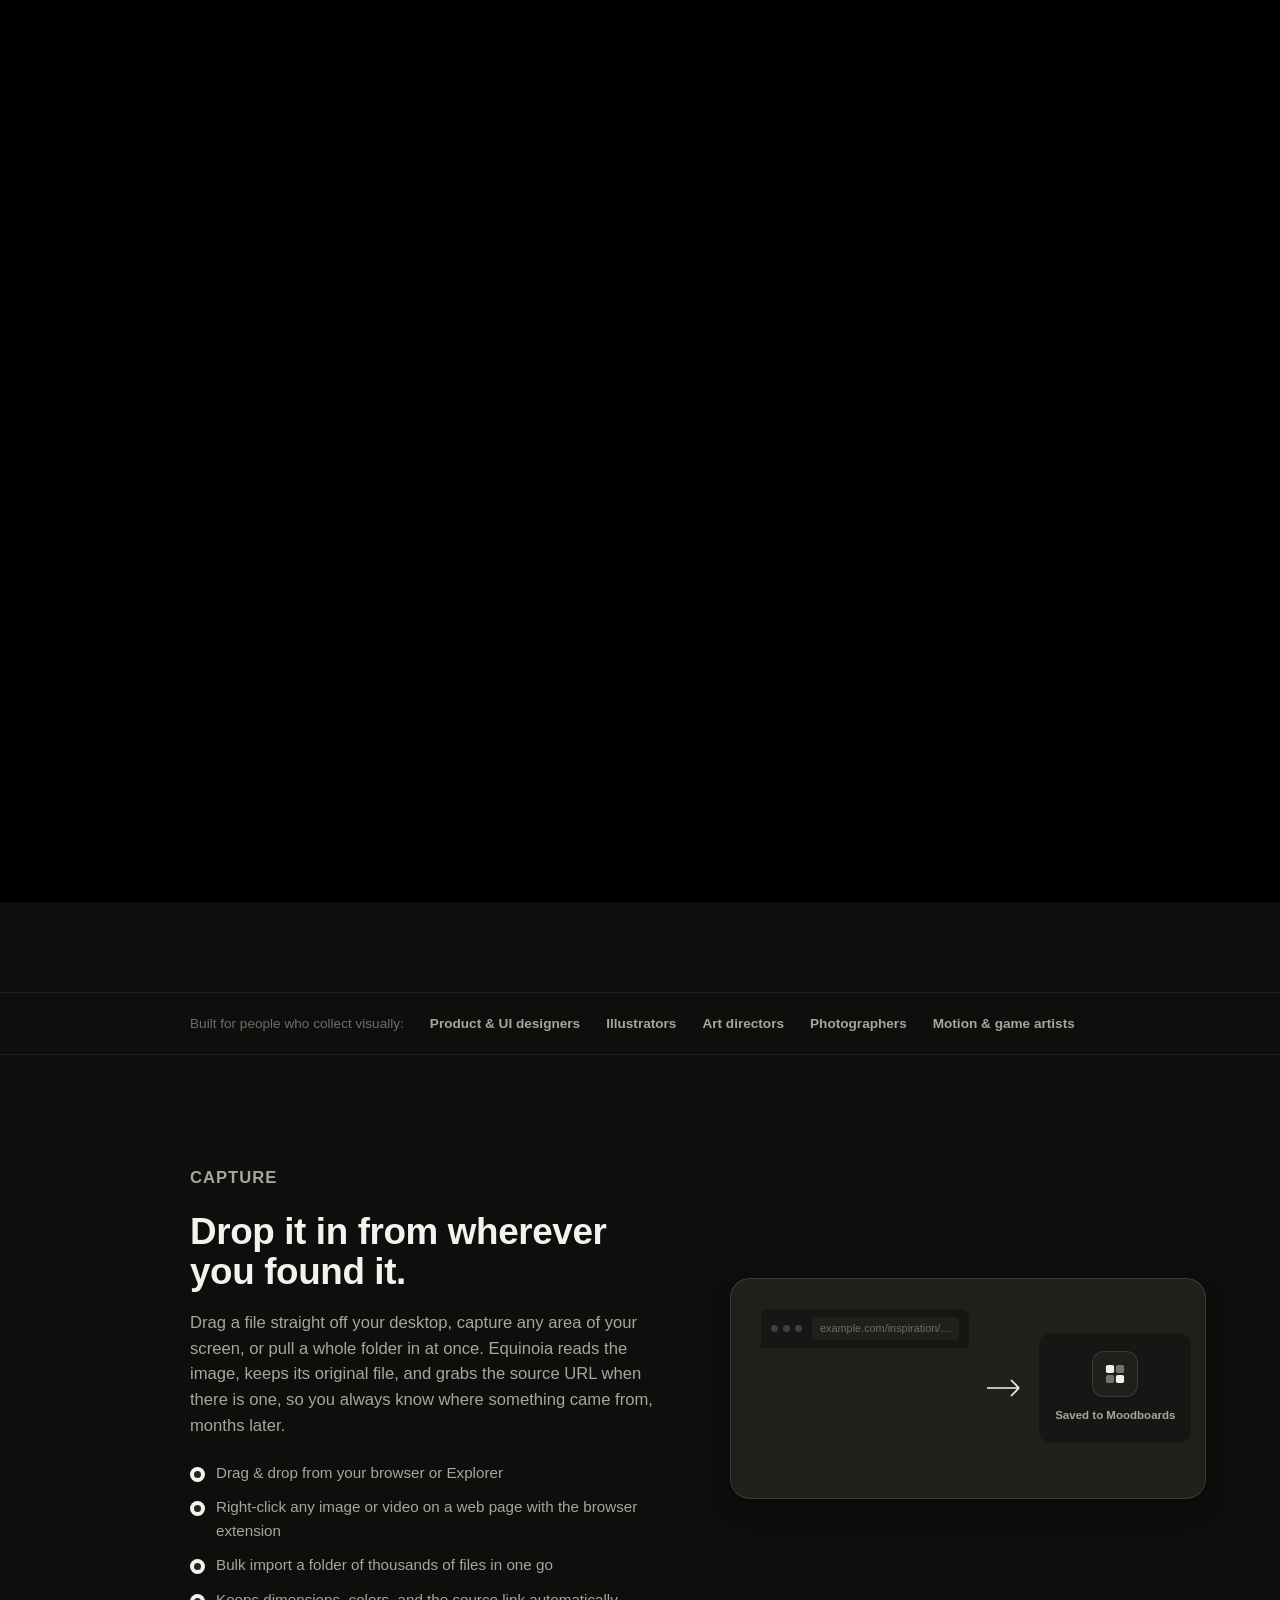
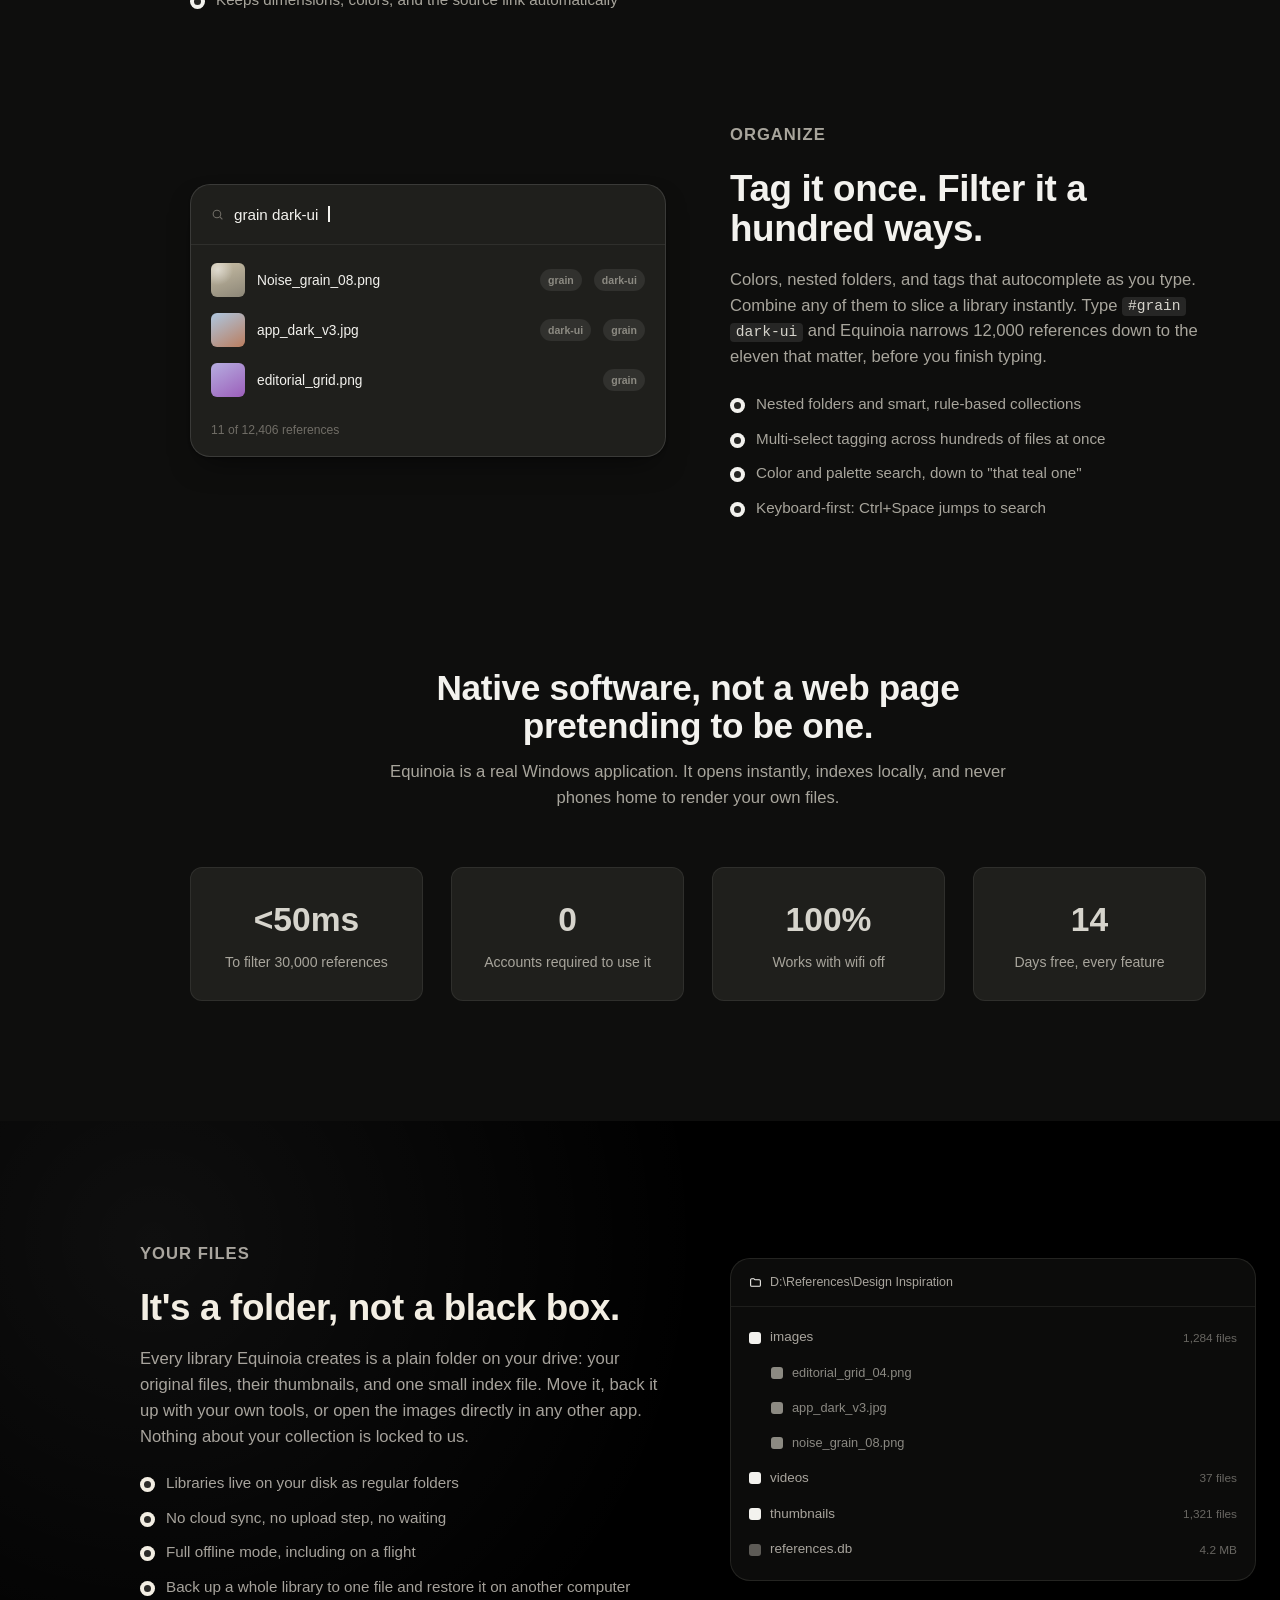
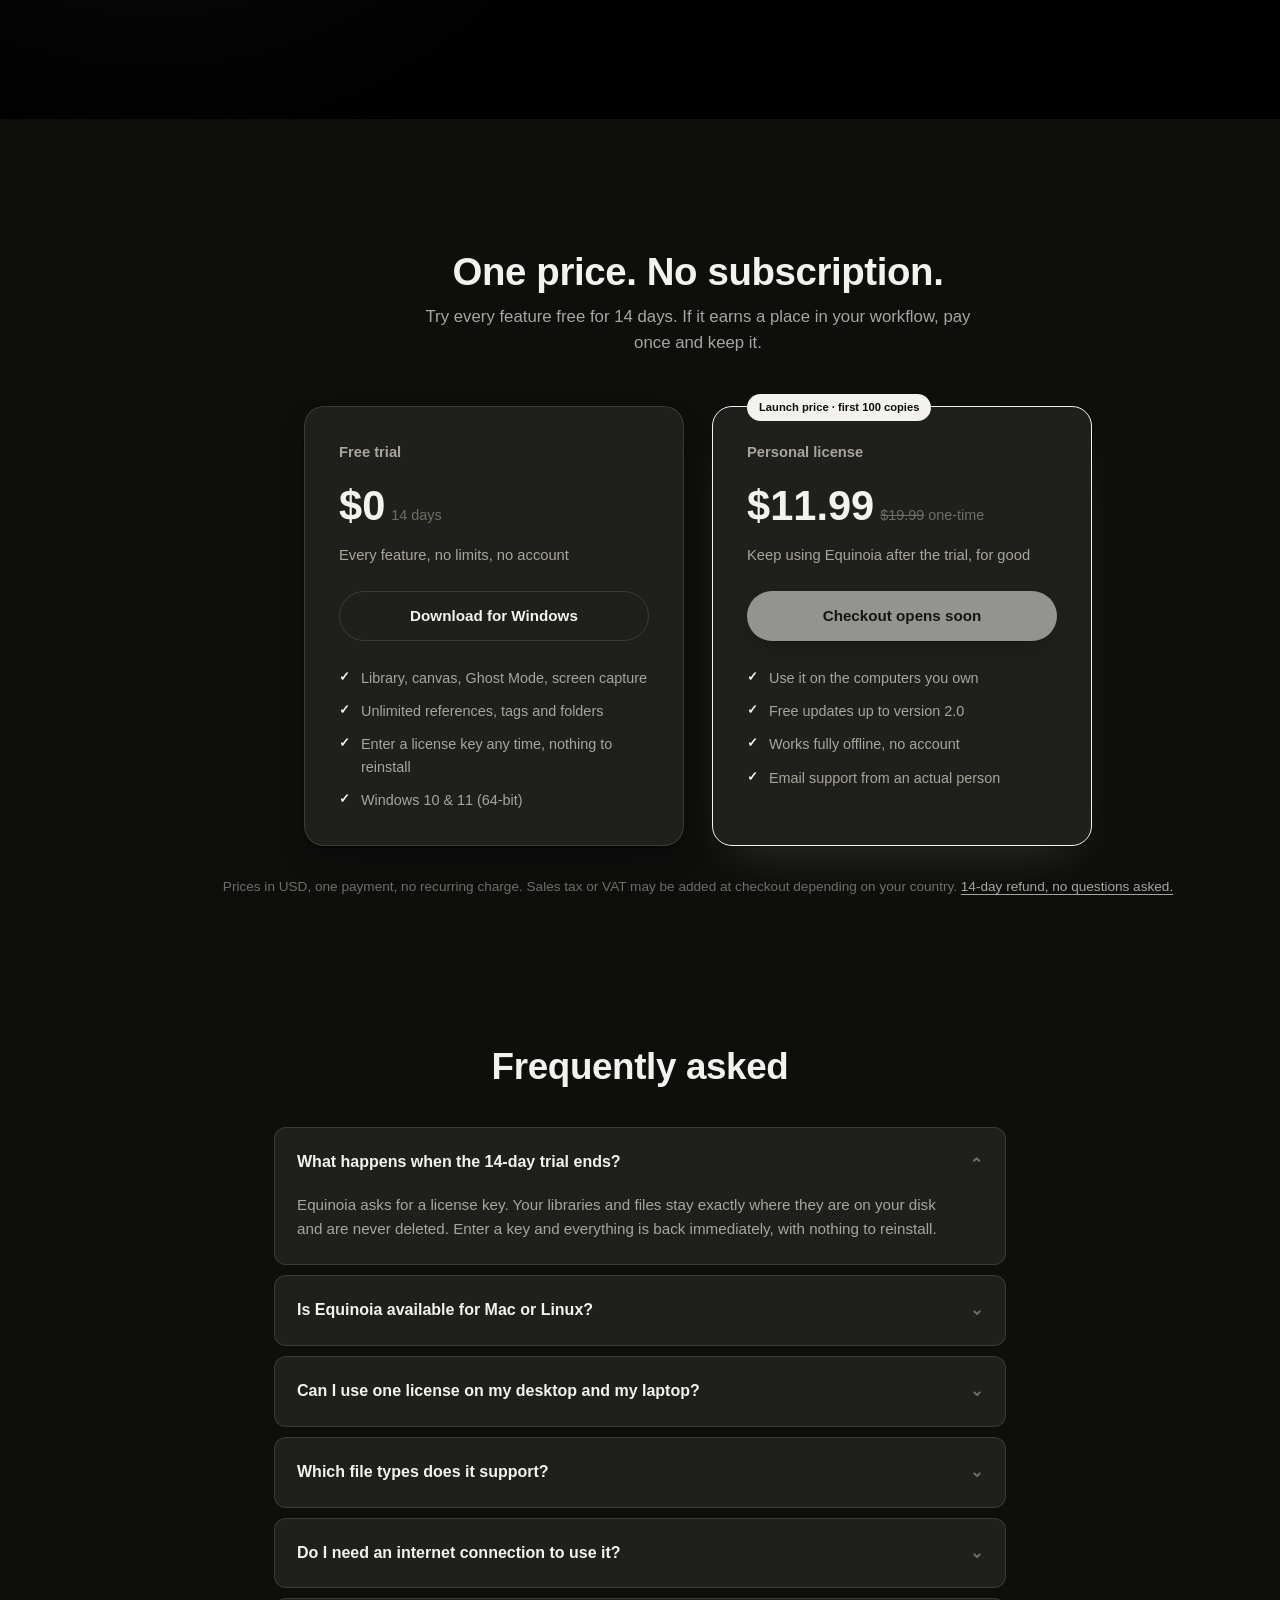
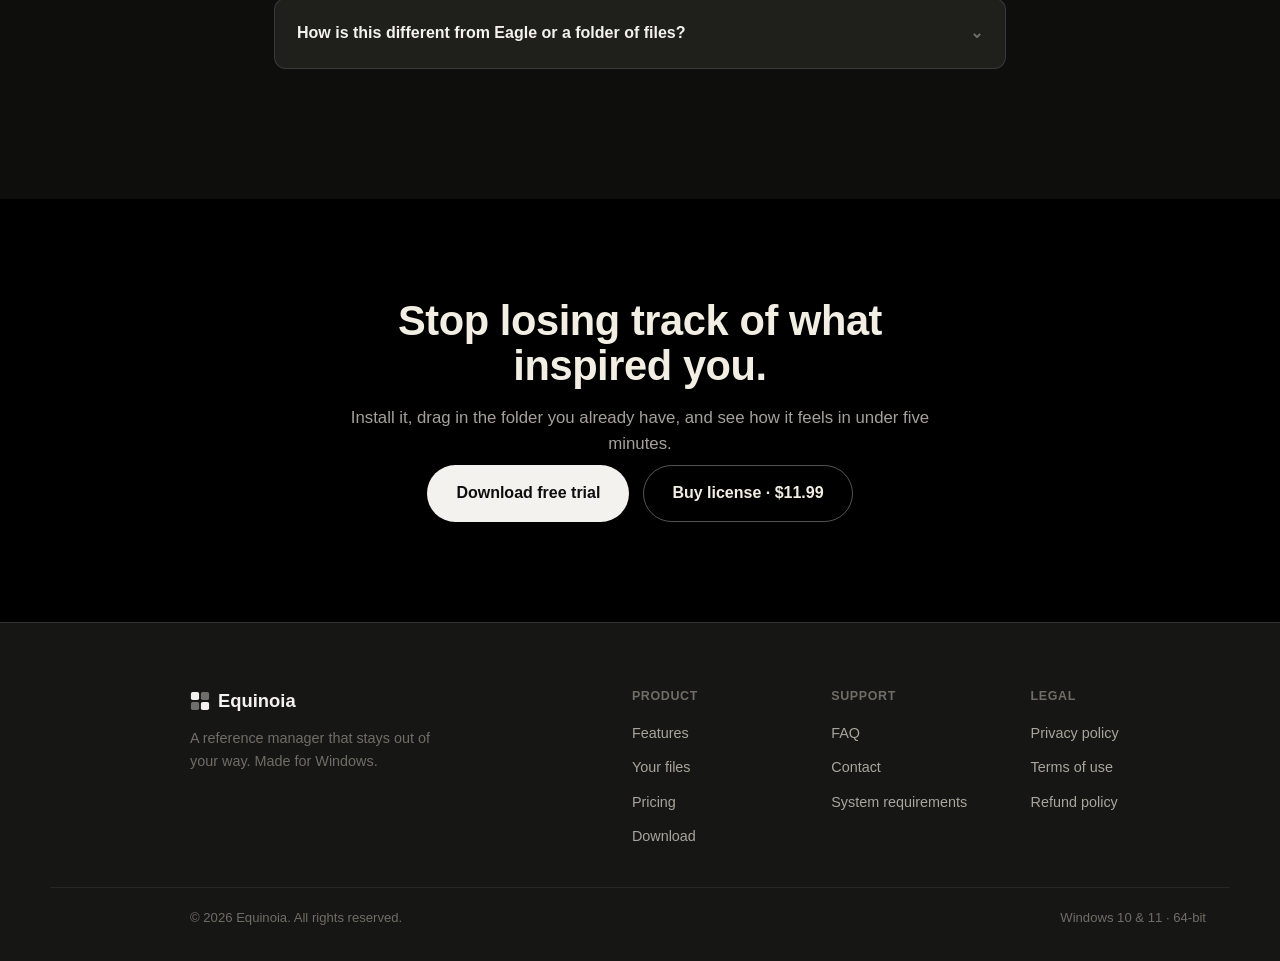
==== index.html @ eefbb237 "feat(pricing): $19.99 license with $11.99 launch price, legal pages - Pricing matches the app: 14-da" ====
<!DOCTYPE html>
<html lang="en">
<head>
<meta charset="UTF-8">
<meta name="viewport" content="width=device-width, initial-scale=1.0">
<title>Equinoia: a reference manager that stays out of your way</title>
<meta name="description" content="Equinoia is a fast, local-first reference manager for Windows. Drag in images and inspiration from anywhere, tag them, and find any one of them in under a second. 14-day free trial with every feature, then a one-time $19.99 license (launch price $11.99 for the first 100 copies).">

<link rel="icon" href="assets/favicon.svg" type="image/svg+xml">
<link rel="stylesheet" href="css/styles.css">
</head>
<body>

<script>
  if (sessionStorage.getItem('eq-intro-seen')) {
    document.documentElement.classList.add('no-intro');
  } else {
    sessionStorage.setItem('eq-intro-seen', '1');
  }
</script>

<div id="intro" aria-hidden="true">
  <canvas id="intro-canvas"></canvas>
</div>

<a class="skip-link" href="#main">Skip to content</a>

<header class="nav" id="nav">
  <div class="nav-inner">
    <a href="#" class="logo">
      <span class="logo-mark" aria-hidden="true">
        <svg width="22" height="22" viewBox="0 0 22 22" fill="none">
          <rect x="1" y="1" width="9" height="9" rx="2" fill="currentColor"/>
          <rect x="12" y="1" width="9" height="9" rx="2" fill="currentColor" opacity="0.35"/>
          <rect x="1" y="12" width="9" height="9" rx="2" fill="currentColor" opacity="0.35"/>
          <rect x="12" y="12" width="9" height="9" rx="2" fill="currentColor"/>
        </svg>
      </span>
      Equinoia
    </a>

    <div class="nav-actions">
      <a href="#pricing" class="btn btn-ghost">Buy · $11.99</a>
      <a href="#download" class="btn btn-primary btn-small">Download free trial</a>
    </div>

    <button class="nav-toggle" id="navToggle" aria-expanded="false" aria-controls="mobileMenu" aria-label="Menu">
      <span></span><span></span><span></span>
    </button>
  </div>

  <div class="mobile-menu" id="mobileMenu">
    <a href="#features">Features</a>
    <a href="#privacy">Your files</a>
    <a href="#pricing">Pricing</a>
    <a href="#faq">FAQ</a>
    <a href="#download" class="btn btn-primary" style="margin-top:8px;">Download free trial</a>
  </div>
</header>

<nav class="side-switcher" id="sideSwitcher" aria-label="Section navigation">
  <ul class="side-switcher-track" id="sideSwitcherTrack">
    <li data-target="hero"><a href="#hero">Home</a></li>
    <li data-target="features"><a href="#features">Features</a></li>
    <li data-target="privacy"><a href="#privacy">Your files</a></li>
    <li data-target="pricing"><a href="#pricing">Pricing</a></li>
    <li data-target="faq"><a href="#faq">FAQ</a></li>
  </ul>
</nav>

<main id="main">

  <!-- HERO -->
  <section class="hero" id="hero">
    <canvas id="hero-sphere" class="hero-sphere" aria-hidden="true"></canvas>
    <div class="hero-content reveal">
      <h1>Next level creativity comes true.</h1>
      <p class="hero-sub">Drag in images and screenshots from anywhere, tag them as you go, and find any one in under a second.</p>
    </div>
  </section>

  <!-- LOGOS / TRUST STRIP -->
  <section class="strip">
    <div class="strip-inner">
      <span>Built for people who collect visually:</span>
      <span class="strip-item">Product &amp; UI designers</span>
      <span class="strip-item">Illustrators</span>
      <span class="strip-item">Art directors</span>
      <span class="strip-item">Photographers</span>
      <span class="strip-item">Motion &amp; game artists</span>
    </div>
  </section>

  <!-- FEATURE 1 -->
  <section class="feature-row" id="features">
    <div class="feature-copy reveal">
      <p class="kicker">Capture</p>
      <h2>Drop it in from wherever you found it.</h2>
      <p>Drag a file straight off your desktop, capture any area of your screen, or pull a whole folder in at once. Equinoia reads the image, keeps its original file, and grabs the source URL when there is one, so you always know where something came from, months later.</p>
      <ul class="check-list">
        <li>Drag &amp; drop from your browser or Explorer</li>
        <li>Right-click any image or video on a web page with the browser extension</li>
        <li>Bulk import a folder of thousands of files in one go</li>
        <li>Keeps dimensions, colors, and the source link automatically</li>
      </ul>
    </div>
    <div class="feature-visual reveal">
      <div class="import-card">
        <div class="import-source">
          <div class="browser-chrome">
            <div class="browser-dots"><span></span><span></span><span></span></div>
            <div class="browser-url">example.com/inspiration/…</div>
          </div>
          <div class="browser-thumb" style="--h:24;--h2:200;"></div>
        </div>
        <div class="import-arrow">
          <svg width="34" height="18" viewBox="0 0 34 18" fill="none"><path d="M0 9H32M32 9L24 1M32 9L24 17" stroke="currentColor" stroke-width="1.6"/></svg>
        </div>
        <div class="import-target">
          <div class="target-icon">
            <svg width="20" height="20" viewBox="0 0 22 22" fill="none">
              <rect x="1" y="1" width="9" height="9" rx="2" fill="currentColor"/>
              <rect x="12" y="1" width="9" height="9" rx="2" fill="currentColor" opacity="0.4"/>
              <rect x="1" y="12" width="9" height="9" rx="2" fill="currentColor" opacity="0.4"/>
              <rect x="12" y="12" width="9" height="9" rx="2" fill="currentColor"/>
            </svg>
          </div>
          <span>Saved to Moodboards</span>
        </div>
      </div>
    </div>
  </section>

  <!-- FEATURE 2 -->
  <section class="feature-row reverse">
    <div class="feature-copy reveal">
      <p class="kicker">Organize</p>
      <h2>Tag it once. Filter it a hundred ways.</h2>
      <p>Colors, nested folders, and tags that autocomplete as you type. Combine any of them to slice a library instantly. Type <code>#grain</code> <code>dark-ui</code> and Equinoia narrows 12,000 references down to the eleven that matter, before you finish typing.</p>
      <ul class="check-list">
        <li>Nested folders and smart, rule-based collections</li>
        <li>Multi-select tagging across hundreds of files at once</li>
        <li>Color and palette search, down to "that teal one"</li>
        <li>Keyboard-first: Ctrl+Space jumps to search</li>
      </ul>
    </div>
    <div class="feature-visual reveal">
      <div class="palette-mock">
        <div class="palette-input">
          <svg width="13" height="13" viewBox="0 0 24 24" fill="none" stroke="currentColor" stroke-width="2"><circle cx="11" cy="11" r="7"/><line x1="21" y1="21" x2="16.6" y2="16.6"/></svg>
          <span>grain dark-ui</span>
          <span class="cursor"></span>
        </div>
        <div class="palette-results">
          <div class="palette-row">
            <span class="tile t-texture" style="width:34px;height:34px;border-radius:6px;flex:none;"></span>
            <span class="pr-name">Noise_grain_08.png</span>
            <span class="pr-tag">grain</span><span class="pr-tag">dark-ui</span>
          </div>
          <div class="palette-row">
            <span class="tile t-shot" style="--h:210;--h2:20;width:34px;height:34px;border-radius:6px;flex:none;"></span>
            <span class="pr-name">app_dark_v3.jpg</span>
            <span class="pr-tag">dark-ui</span><span class="pr-tag">grain</span>
          </div>
          <div class="palette-row">
            <span class="tile t-shot" style="--h:250;--h2:280;width:34px;height:34px;border-radius:6px;flex:none;"></span>
            <span class="pr-name">editorial_grid.png</span>
            <span class="pr-tag">grain</span>
          </div>
          <div class="palette-count">11 of 12,406 references</div>
        </div>
      </div>
    </div>
  </section>

  <!-- STATS -->
  <section class="stats">
    <div class="stats-head reveal">
      <h2>Native software, not a web page pretending to be one.</h2>
      <p>Equinoia is a real Windows application. It opens instantly, indexes locally, and never phones home to render your own files.</p>
    </div>
    <div class="stats-grid">
      <div class="stat reveal">
        <span class="stat-num">&lt;50ms</span>
        <span class="stat-label">To filter 30,000 references</span>
      </div>
      <div class="stat reveal">
        <span class="stat-num">0</span>
        <span class="stat-label">Accounts required to use it</span>
      </div>
      <div class="stat reveal">
        <span class="stat-num">100%</span>
        <span class="stat-label">Works with wifi off</span>
      </div>
      <div class="stat reveal">
        <span class="stat-num">14</span>
        <span class="stat-label">Days free, every feature</span>
      </div>
    </div>
  </section>

  <!-- PRIVACY / DARK -->
  <section class="privacy" id="privacy">
    <div class="privacy-inner">
      <div class="privacy-copy reveal">
        <p class="kicker kicker-light">Your files</p>
        <h2>It's a folder, not a black box.</h2>
        <p>Every library Equinoia creates is a plain folder on your drive: your original files, their thumbnails, and one small index file. Move it, back it up with your own tools, or open the images directly in any other app. Nothing about your collection is locked to us.</p>
        <ul class="check-list check-list-light">
          <li>Libraries live on your disk as regular folders</li>
          <li>No cloud sync, no upload step, no waiting</li>
          <li>Full offline mode, including on a flight</li>
          <li>Back up a whole library to one file and restore it on another computer</li>
        </ul>
      </div>
      <div class="filetree reveal">
        <div class="filetree-header">
          <svg width="13" height="13" viewBox="0 0 24 24" fill="none" stroke="currentColor" stroke-width="2"><path d="M3 7a2 2 0 0 1 2-2h4l2 2h8a2 2 0 0 1 2 2v8a2 2 0 0 1-2 2H5a2 2 0 0 1-2-2V7Z"/></svg>
          D:\References\Design Inspiration
        </div>
        <ul class="filetree-list">
          <li><span class="ft-icon ft-folder"></span> images <span class="ft-meta">1,284 files</span></li>
          <li class="ft-nested"><span class="ft-icon ft-img"></span> editorial_grid_04.png</li>
          <li class="ft-nested"><span class="ft-icon ft-img"></span> app_dark_v3.jpg</li>
          <li class="ft-nested"><span class="ft-icon ft-img"></span> noise_grain_08.png</li>
          <li><span class="ft-icon ft-folder"></span> videos <span class="ft-meta">37 files</span></li>
          <li><span class="ft-icon ft-folder"></span> thumbnails <span class="ft-meta">1,321 files</span></li>
          <li><span class="ft-icon ft-db"></span> references.db <span class="ft-meta">4.2 MB</span></li>
        </ul>
      </div>
    </div>
  </section>

  <!-- PRICING -->
  <section class="pricing" id="pricing">
    <div class="pricing-head reveal">
      <h2>One price. No subscription.</h2>
      <p>Try every feature free for 14 days. If it earns a place in your workflow, pay once and keep it.</p>
    </div>
    <div class="pricing-grid">
      <div class="price-card reveal" id="download">
        <p class="price-name">Free trial</p>
        <p class="price-amount">$0<span class="price-period">14 days</span></p>
        <p class="price-sub">Every feature, no limits, no account</p>
        <a href="https://github.com/mentanole/equinoia.com/releases/latest" class="btn btn-outline btn-full">Download for Windows</a>
        <ul class="price-features">
          <li>Library, canvas, Ghost Mode, screen capture</li>
          <li>Unlimited references, tags and folders</li>
          <li>Enter a license key any time, nothing to reinstall</li>
          <li>Windows 10 &amp; 11 (64-bit)</li>
        </ul>
      </div>
      <div class="price-card price-card-highlight reveal">
        <p class="price-ribbon">Launch price · first 100 copies</p>
        <p class="price-name">Personal license</p>
        <p class="price-amount">$11.99<span class="price-period"><s>$19.99</s> one-time</span></p>
        <p class="price-sub">Keep using Equinoia after the trial, for good</p>
        <a href="#pricing" class="btn btn-primary btn-full" id="buyLicense" aria-disabled="true">Checkout opens soon</a>
        <ul class="price-features">
          <li>Use it on the computers you own</li>
          <li>Free updates up to version 2.0</li>
          <li>Works fully offline, no account</li>
          <li>Email support from an actual person</li>
        </ul>
      </div>
    </div>
    <p class="pricing-footnote">Prices in USD, one payment, no recurring charge. Sales tax or VAT may be added at checkout depending on your country. <a href="refund.html">14-day refund, no questions asked.</a></p>
  </section>

  <!-- FAQ -->
  <section class="faq" id="faq">
    <div class="faq-head reveal">
      <h2>Frequently asked</h2>
    </div>
    <div class="faq-list reveal">
      <details class="faq-item" open>
        <summary>What happens when the 14-day trial ends?<span class="chevron">⌄</span></summary>
        <div class="faq-body">Equinoia asks for a license key. Your libraries and files stay exactly where they are on your disk and are never deleted. Enter a key and everything is back immediately, with nothing to reinstall.</div>
      </details>
      <details class="faq-item">
        <summary>Is Equinoia available for Mac or Linux?<span class="chevron">⌄</span></summary>
        <div class="faq-body">Not yet. Equinoia is Windows-only for now (10 and 11, 64-bit). A Mac version is on the roadmap, but there's no date to promise. We'd rather ship it right than ship it early.</div>
      </details>
      <details class="faq-item">
        <summary>Can I use one license on my desktop and my laptop?<span class="chevron">⌄</span></summary>
        <div class="faq-body">Yes. A personal license covers the computers you own or use yourself. The key is checked offline, so there's nothing to activate or deactivate when you replace a machine. Please don't share it with other people.</div>
      </details>
      <details class="faq-item">
        <summary>Which file types does it support?<span class="chevron">⌄</span></summary>
        <div class="faq-body">Images (JPG, PNG, WebP, GIF) and video (MP4, WebM). Videos play inside the app, and you can trim them, grab frames, and build action strips. You can also save links to web pages as bookmarks.</div>
      </details>
      <details class="faq-item">
        <summary>Do I need an internet connection to use it?<span class="chevron">⌄</span></summary>
        <div class="faq-body">No. Equinoia runs entirely offline once installed, including license activation. The internet is only used to check for updates (you can turn that off) and to download things you save from the web.</div>
      </details>
      <details class="faq-item">
        <summary>How is this different from Eagle or a folder of files?<span class="chevron">⌄</span></summary>
        <div class="faq-body">Equinoia is built on the same idea: a fast local library instead of the cloud. On top of that it adds what artists working next to their tools need: an infinite canvas for moodboards, Ghost Mode to float references over Photoshop or Blender, screen and video capture, smart collections, and palette search.</div>
      </details>
    </div>
  </section>

  <!-- FINAL CTA -->
  <section class="cta-band">
    <div class="cta-inner reveal">
      <h2>Stop losing track of what inspired you.</h2>
      <p>Install it, drag in the folder you already have, and see how it feels in under five minutes.</p>
      <div class="hero-actions" style="justify-content:center;">
        <a href="#download" class="btn btn-primary btn-lg">Download free trial</a>
        <a href="#pricing" class="btn btn-outline-light btn-lg">Buy license · $11.99</a>
      </div>
    </div>
  </section>

</main>

<footer class="footer">
  <div class="footer-inner">
    <div class="footer-brand">
      <a href="#" class="logo">
        <span class="logo-mark" aria-hidden="true">
          <svg width="20" height="20" viewBox="0 0 22 22" fill="none">
            <rect x="1" y="1" width="9" height="9" rx="2" fill="currentColor"/>
            <rect x="12" y="1" width="9" height="9" rx="2" fill="currentColor" opacity="0.4"/>
            <rect x="1" y="12" width="9" height="9" rx="2" fill="currentColor" opacity="0.4"/>
            <rect x="12" y="12" width="9" height="9" rx="2" fill="currentColor"/>
          </svg>
        </span>
        Equinoia
      </a>
      <p>A reference manager that stays out of your way. Made for Windows.</p>
    </div>
    <div class="footer-cols">
      <div class="footer-col">
        <p class="footer-heading">Product</p>
        <a href="#features">Features</a>
        <a href="#privacy">Your files</a>
        <a href="#pricing">Pricing</a>
        <a href="https://github.com/mentanole/equinoia.com/releases/latest">Download</a>
      </div>
      <div class="footer-col">
        <p class="footer-heading">Support</p>
        <a href="#faq">FAQ</a>
        <a href="mailto:mentanole@outlook.com">Contact</a>
        <a href="#faq">System requirements</a>
      </div>
      <div class="footer-col">
        <p class="footer-heading">Legal</p>
        <a href="privacy.html">Privacy policy</a>
        <a href="terms.html">Terms of use</a>
        <a href="refund.html">Refund policy</a>
      </div>
    </div>
  </div>
  <div class="footer-bottom">
    <span>© <span id="year"></span> Equinoia. All rights reserved.</span>
    <span>Windows 10 &amp; 11 · 64-bit</span>
  </div>
</footer>

<script src="js/main.js"></script>
</body>
</html>
---- css/styles.css ----
/* ============================================================
   Equinoia — base
   ============================================================ */

:root{
  --bg:            #0E0E0D;
  --bg-alt:        #161614;
  --paper:         #1F1F1C;
  --ink:           #F3F2EE;
  --ink-soft:      #A8A59C;
  --ink-faint:     #706D66;
  --line:          rgba(255,255,255,0.12);
  --line-soft:     rgba(255,255,255,0.07);

  --accent:        #F3F2EE;
  --accent-dark:   #D6D4CC;
  --accent-soft:   rgba(243,242,238,0.10);
  --teal:          #8C8A82;

  --dark-bg:       #000000;
  --dark-bg-alt:   #0C0C0B;
  --cream:         #F3EEE3;
  --cream-soft:    rgba(243,238,227,0.68);

  --radius-s: 6px;
  --radius-m: 12px;
  --radius-l: 20px;
  --radius-xl: 28px;

  --shadow-card: 0 1px 2px rgba(0,0,0,0.4), 0 14px 30px -12px rgba(0,0,0,0.55);
  --shadow-window: 0 30px 80px -20px rgba(0,0,0,0.7), 0 6px 18px -6px rgba(0,0,0,0.5);

  --font-display: -apple-system, BlinkMacSystemFont, "SF Pro Display", "SF Pro Text", "Segoe UI", Roboto, sans-serif;
  --font-body: -apple-system, BlinkMacSystemFont, "SF Pro Text", "Segoe UI", Roboto, sans-serif;

  --container: 1180px;
}

*{ box-sizing: border-box; }
html{ scroll-behavior: smooth; overflow-x: clip; }

body{
  margin:0;
  position: relative;
  overflow-x: clip;
  background: var(--bg);
  color: var(--ink);
  font-family: var(--font-body);
  font-size: 16px;
  line-height: 1.55;
  -webkit-font-smoothing: antialiased;
}

/* subtle paper grain, whole site */
body::before{
  content: "";
  position: fixed;
  inset: 0;
  z-index: 999;
  pointer-events: none;
  opacity: 0.035;
  mix-blend-mode: multiply;
  background-image: url("data:image/svg+xml,%3Csvg xmlns='http://www.w3.org/2000/svg' width='180' height='180'%3E%3Cfilter id='n'%3E%3CfeTurbulence type='fractalNoise' baseFrequency='0.9' numOctaves='2' stitchTiles='stitch'/%3E%3C/filter%3E%3Crect width='100%25' height='100%25' filter='url(%23n)'/%3E%3C/svg%3E");
}

img, svg{ display:block; max-width:100%; }

a{ color: inherit; text-decoration: none; }

h1,h2,h3{
  font-family: var(--font-display);
  font-weight: 600;
  line-height: 1.08;
  letter-spacing: -0.01em;
  margin: 0;
}

p{ margin:0; }

ul{ margin:0; padding:0; list-style:none; }

code{
  font-family: ui-monospace, "SF Mono", Consolas, monospace;
  background: var(--accent-soft);
  color: var(--accent-dark);
  padding: 0.1em 0.4em;
  border-radius: 4px;
  font-size: 0.88em;
}

/* ============================================================
   Intro decode
   ============================================================ */

#intro{
  position: fixed;
  inset: 0;
  z-index: 2000;
  background: var(--dark-bg);
  transition: opacity 0.35s ease;
}
#intro.intro-done{ opacity: 0; pointer-events: none; }
html.no-intro #intro{ display: none; }

#intro-canvas{
  position: absolute;
  inset: 0;
  display: block;
  width: 100%;
  height: 100%;
}

.skip-link{
  position:absolute; left:-999px; top:0;
}
.skip-link:focus{
  left: 8px; top: 8px; z-index: 999;
  background: var(--accent); color: var(--bg);
  padding: 8px 14px; border-radius: 8px;
}

section{ padding: 0; }

/* ============================================================
   Buttons
   ============================================================ */

.btn{
  display: inline-flex;
  align-items: center;
  justify-content: center;
  gap: 8px;
  padding: 12px 22px;
  border-radius: 999px;
  font-size: 0.95rem;
  font-weight: 600;
  border: 1px solid transparent;
  cursor: pointer;
  transition: transform 0.15s ease, background 0.15s ease, border-color 0.15s ease, box-shadow 0.15s ease;
  white-space: nowrap;
}
.btn:active{ transform: translateY(1px); }

.btn-primary{
  background: var(--accent);
  color: var(--bg);
  box-shadow: 0 1px 0 rgba(0,0,0,0.2), 0 10px 20px -10px rgba(0,0,0,0.6);
}
.btn-primary:hover{
  background: var(--accent-dark);
  transform: translateY(-1px);
  box-shadow: 0 1px 0 rgba(0,0,0,0.2), 0 14px 26px -10px rgba(0,0,0,0.65);
}

.btn-outline{
  background: transparent;
  color: var(--ink);
  border-color: var(--line);
}
.btn-outline:hover{ border-color: var(--ink); background: var(--bg-alt); }

.btn-outline-light{
  background: transparent;
  color: var(--cream);
  border-color: rgba(243,238,227,0.35);
}
.btn-outline-light:hover{ border-color: var(--cream); background: rgba(243,238,227,0.08); }

.btn-ghost{
  background: transparent;
  color: var(--ink-soft);
  padding: 10px 6px;
}
.btn-ghost:hover{ color: var(--ink); }

.btn-lg{ padding: 15px 28px; font-size: 1rem; }
.btn-small{ padding: 9px 18px; font-size: 0.88rem; }
.btn-full{ width: 100%; }

/* ============================================================
   Nav
   ============================================================ */

.nav{
  position: sticky;
  top: 0;
  z-index: 100;
  background: transparent;
}

.nav-inner{
  max-width: var(--container);
  margin: 0 auto;
  padding: 14px 24px;
  display: flex;
  align-items: center;
  gap: 32px;
  mix-blend-mode: difference;
}

.logo{
  display: flex;
  align-items: center;
  gap: 8px;
  font-family: var(--font-display);
  font-weight: 600;
  font-size: 1.15rem;
  color: var(--ink);
  margin-right: auto;
}
.logo-mark{ color: var(--accent); display:flex; }

.nav-actions{ display: flex; align-items: center; gap: 6px; }

.nav-toggle{
  display: none;
  flex-direction: column;
  gap: 4px;
  background: none;
  border: none;
  padding: 8px;
  cursor: pointer;
}
.nav-toggle span{
  width: 20px; height: 2px; background: var(--ink); border-radius: 2px;
}

.mobile-menu{
  display: none;
  flex-direction: column;
  gap: 14px;
  padding: 4px 24px 20px;
  font-weight: 500;
  background: var(--dark-bg);
}

/* ============================================================
   Side switcher — vertical section indicator
   ============================================================ */

.side-switcher{
  position: fixed;
  left: 28px;
  top: 50%;
  transform: translateY(-50%);
  z-index: 90;
  height: 96px;
  overflow: hidden;
  -webkit-mask-image: linear-gradient(to bottom, transparent 0%, black 28%, black 72%, transparent 100%);
  mask-image: linear-gradient(to bottom, transparent 0%, black 28%, black 72%, transparent 100%);
  transition: height 0.45s cubic-bezier(0.16,1,0.3,1), -webkit-mask-image 0.3s ease, mask-image 0.3s ease;
}
.side-switcher.is-hovering{
  height: 208px;
  -webkit-mask-image: linear-gradient(to bottom, transparent 0%, black 10%, black 90%, transparent 100%);
  mask-image: linear-gradient(to bottom, transparent 0%, black 10%, black 90%, transparent 100%);
}
.side-switcher-track{
  display: flex;
  flex-direction: column;
  align-items: flex-start;
  transition: transform 0.4s cubic-bezier(0.16,1,0.3,1);
}
.side-switcher-track li{
  height: calc(32px * var(--mag, 1));
  display: flex;
  align-items: center;
  transition: height 0.15s ease-out;
}
.side-switcher-track a{
  font-size: calc(0.78rem + 0.34rem * var(--reveal, 0));
  font-weight: 600;
  color: var(--ink-faint);
  opacity: calc(0.5 + 0.5 * var(--reveal, 0));
  white-space: nowrap;
  transform: translateX(calc(var(--reveal, 0) * 8px));
  transform-origin: left center;
  transition: color 0.3s ease, font-size 0.15s ease-out, opacity 0.3s ease, font-weight 0.3s ease, transform 0.15s ease-out;
}
.side-switcher:not(.is-hovering) .side-switcher-track li.is-adjacent a{
  color: var(--ink-soft);
  opacity: 0.8;
}
.side-switcher:not(.is-hovering) .side-switcher-track li.is-active a{
  color: var(--ink);
  font-size: 1rem;
  font-weight: 700;
  opacity: 1;
}
.side-switcher.is-hovering .side-switcher-track a{
  color: color-mix(in srgb, var(--ink-faint) calc(100% - var(--reveal, 0) * 100%), var(--ink) calc(var(--reveal, 0) * 100%));
}

/* ============================================================
   Hero
   ============================================================ */

.hero{
  position: relative;
  min-height: 92vh;
  display: flex;
  align-items: center;
  justify-content: center;
  overflow: hidden;
  background: var(--dark-bg);
  padding: 100px 24px;
}

.hero-sphere{
  position: absolute;
  inset: 0;
  width: 100%;
  height: 100%;
  display: block;
}

.hero-content{
  position: relative;
  z-index: 1;
  max-width: 640px;
  text-align: center;
  display: flex;
  flex-direction: column;
  align-items: center;
}

.hero h1{
  font-size: clamp(2.1rem, 5vw, 3.4rem);
  color: var(--cream);
  letter-spacing: -0.02em;
  margin-bottom: 22px;
}

.hero .hero-sub{
  max-width: 460px;
  margin-bottom: 34px;
}

.hero-sub{
  font-size: 1.12rem;
  color: var(--ink-soft);
}

.hero-actions{
  display: flex;
  gap: 14px;
  justify-content: center;
  flex-wrap: wrap;
}

/* small color swatches reused inside feature-row visuals (palette search mock) */

.tile{
  border-radius: 8px;
  overflow: hidden;
  position: relative;
}
.t-shot{
  background: linear-gradient(150deg, hsl(var(--h,20) 45% 78%), hsl(var(--h2,200) 40% 55%));
}
.t-texture{
  background:
    radial-gradient(circle at 20% 20%, rgba(255,255,255,0.5), transparent 40%),
    linear-gradient(160deg, #C9BFA6, #8C8677);
}

/* ============================================================
   Trust strip
   ============================================================ */

.strip{
  border-top: 1px solid var(--line-soft);
  border-bottom: 1px solid var(--line-soft);
  margin-top: 90px;
}
.strip-inner{
  max-width: var(--container);
  margin: 0 auto;
  padding: 20px 24px;
  display: flex;
  gap: 26px;
  flex-wrap: wrap;
  align-items: center;
  font-size: 0.85rem;
  color: var(--ink-faint);
}
.strip-item{ color: var(--ink-soft); font-weight: 600; }

/* ============================================================
   Feature rows
   ============================================================ */

.feature-row{
  max-width: var(--container);
  margin: 0 auto;
  padding: 110px 24px;
  display: grid;
  grid-template-columns: 1fr 1fr;
  gap: 64px;
  align-items: center;
}
.feature-row.reverse{ padding-top: 0; }
.feature-row.reverse .feature-copy{ order: 2; }
.feature-row.reverse .feature-visual{ order: 1; }

.kicker{
  font-size: 0.8rem;
  font-weight: 700;
  letter-spacing: 0.06em;
  text-transform: uppercase;
  color: var(--accent-dark);
  margin-bottom: 14px;
}
.kicker-light{ color: var(--accent-soft); }

.feature-copy h2{ font-size: clamp(1.7rem, 3vw, 2.3rem); margin-bottom: 18px; }
.feature-copy p{ color: var(--ink-soft); font-size: 1.04rem; margin-bottom: 22px; }

.check-list{ display: flex; flex-direction: column; gap: 11px; }
.check-list li{
  position: relative;
  padding-left: 26px;
  font-size: 0.95rem;
  color: var(--ink-soft);
}
.check-list li::before{
  content: "";
  position: absolute;
  left: 0; top: 6px;
  width: 15px; height: 15px;
  border-radius: 50%;
  background: var(--accent-soft);
  box-shadow: inset 0 0 0 4px var(--accent);
}
.check-list-light li::before{
  background: rgba(243,238,227,0.16);
  box-shadow: inset 0 0 0 4px var(--cream);
}
.check-list-light li{ color: var(--cream-soft); }

/* feature 1 visual — import card */

.import-card{
  background: var(--paper);
  border: 1px solid var(--line);
  border-radius: var(--radius-l);
  padding: 30px;
  box-shadow: var(--shadow-card);
  display: flex;
  align-items: center;
  gap: 18px;
  transition: transform 0.3s cubic-bezier(0.16,1,0.3,1), box-shadow 0.3s ease;
}
.import-card:hover{
  transform: translateY(-4px);
  box-shadow: 0 4px 8px rgba(0,0,0,0.3), 0 22px 40px -16px rgba(0,0,0,0.5);
}
.import-source{ flex: 1; }
.browser-chrome{
  background: #161614;
  border-radius: 8px 8px 0 0;
  padding: 8px 10px;
  display: flex;
  align-items: center;
  gap: 10px;
}
.browser-dots{ display: flex; gap: 5px; }
.browser-dots span{ width: 7px; height: 7px; border-radius: 50%; background: rgba(255,255,255,0.18); }
.browser-url{
  font-size: 0.68rem;
  color: var(--ink-faint);
  background: var(--paper);
  border-radius: 4px;
  padding: 3px 8px;
  flex: 1;
}
.browser-thumb{
  height: 120px;
  border-radius: 0 0 8px 8px;
}
.import-arrow{ color: var(--accent); flex: none; }
.import-target{
  flex: none;
  display: flex;
  flex-direction: column;
  align-items: center;
  gap: 10px;
  padding: 18px 16px;
  border-radius: var(--radius-m);
  background: var(--bg-alt);
}
.target-icon{
  width: 46px; height: 46px;
  border-radius: 12px;
  background: var(--paper);
  border: 1px solid var(--line);
  display: flex; align-items: center; justify-content: center;
  color: var(--accent);
}
.import-target span{ font-size: 0.72rem; font-weight: 600; color: var(--ink-soft); text-align: center; }

/* feature 2 visual — palette / search mock */

.palette-mock{
  background: var(--paper);
  border: 1px solid var(--line);
  border-radius: var(--radius-l);
  box-shadow: var(--shadow-card);
  overflow: hidden;
  transition: transform 0.3s cubic-bezier(0.16,1,0.3,1), box-shadow 0.3s ease;
}
.palette-mock:hover{
  transform: translateY(-4px);
  box-shadow: 0 4px 8px rgba(0,0,0,0.3), 0 22px 40px -16px rgba(0,0,0,0.5);
}
.palette-input{
  display: flex;
  align-items: center;
  gap: 10px;
  padding: 18px 20px;
  border-bottom: 1px solid var(--line-soft);
  font-size: 0.95rem;
  color: var(--ink);
  font-weight: 500;
}
.palette-input svg{ color: var(--ink-faint); }
.cursor{
  width: 2px; height: 16px;
  background: var(--accent);
  animation: blink 1.1s steps(1) infinite;
}
@keyframes blink{ 50%{ opacity: 0; } }

.palette-results{ padding: 10px 12px 16px; }
.palette-row{
  display: flex;
  align-items: center;
  gap: 12px;
  padding: 8px 8px;
  border-radius: 8px;
}
.palette-row:hover{ background: var(--bg-alt); }
.pr-name{ font-size: 0.86rem; color: var(--ink); flex: 1; }
.pr-tag{
  font-size: 0.66rem;
  font-weight: 600;
  color: var(--teal);
  background: rgba(255,255,255,0.08);
  padding: 3px 8px;
  border-radius: 999px;
}
.palette-count{
  margin-top: 8px;
  padding: 8px 8px 0;
  font-size: 0.76rem;
  color: var(--ink-faint);
}

/* ============================================================
   Stats
   ============================================================ */

.stats{
  max-width: var(--container);
  margin: 0 auto;
  padding: 40px 24px 120px;
  text-align: center;
}
.stats-head{ max-width: 620px; margin: 0 auto 56px; }
.stats-head h2{ font-size: clamp(1.7rem, 3vw, 2.2rem); margin-bottom: 14px; }
.stats-head p{ color: var(--ink-soft); font-size: 1.04rem; }

.stats-grid{
  display: grid;
  grid-template-columns: repeat(4, 1fr);
  gap: 28px;
}
.stat{
  display: flex;
  flex-direction: column;
  gap: 6px;
  padding: 26px 12px;
  border-radius: var(--radius-m);
  border: 1px solid var(--line-soft);
  background: var(--paper);
  transition: transform 0.25s ease, box-shadow 0.25s ease, border-color 0.25s ease;
}
.stat:hover{
  transform: translateY(-3px);
  border-color: var(--line);
  box-shadow: var(--shadow-card);
}
.stat-num{
  font-family: var(--font-display);
  font-size: 2.1rem;
  font-weight: 600;
  color: var(--accent-dark);
}
.stat-label{ font-size: 0.88rem; color: var(--ink-soft); }

/* ============================================================
   Privacy / dark section
   ============================================================ */

.privacy{
  background: var(--dark-bg);
  color: var(--cream);
  padding: 120px 24px;
  background-image: radial-gradient(circle at 12% 20%, rgba(255,255,255,0.06), transparent 45%);
}
.privacy-inner{
  max-width: var(--container);
  margin: 0 auto;
  display: grid;
  grid-template-columns: 1fr 1fr;
  gap: 64px;
  align-items: center;
}
.privacy h2{ color: var(--cream); font-size: clamp(1.7rem, 3vw, 2.3rem); margin-bottom: 18px; }
.privacy-copy p{ color: var(--cream-soft); font-size: 1.04rem; margin-bottom: 22px; }

.filetree{
  background: var(--dark-bg-alt);
  border: 1px solid rgba(243,238,227,0.1);
  border-radius: var(--radius-l);
  overflow: hidden;
  transition: transform 0.3s cubic-bezier(0.16,1,0.3,1), border-color 0.3s ease;
}
.filetree:hover{
  transform: translateY(-3px);
  border-color: rgba(243,238,227,0.2);
}
.filetree-list li{ transition: background 0.15s ease; }
.filetree-list li:hover{ background: rgba(243,238,227,0.06); }
.filetree-header{
  display: flex;
  align-items: center;
  gap: 8px;
  padding: 14px 18px;
  font-size: 0.78rem;
  color: var(--cream-soft);
  border-bottom: 1px solid rgba(243,238,227,0.08);
}
.filetree-header svg{ color: var(--accent); }
.filetree-list{ padding: 14px 10px; display: flex; flex-direction: column; gap: 3px; }
.filetree-list li{
  display: flex;
  align-items: center;
  gap: 9px;
  font-size: 0.84rem;
  color: var(--cream-soft);
  padding: 6px 8px;
  border-radius: 6px;
}
.filetree-list li.ft-nested{ padding-left: 30px; color: rgba(243,238,227,0.55); font-size: 0.8rem; }
.ft-meta{ margin-left: auto; color: rgba(243,238,227,0.4); font-size: 0.74rem; }
.ft-icon{ width: 12px; height: 12px; border-radius: 3px; flex: none; }
.ft-folder{ background: var(--accent); }
.ft-img{ background: var(--teal); }
.ft-db{ background: rgba(243,238,227,0.35); }

/* ============================================================
   Pricing
   ============================================================ */

.pricing{
  max-width: var(--container);
  margin: 0 auto;
  padding: 120px 24px 100px;
}
.pricing-head{ text-align: center; max-width: 560px; margin: 0 auto 50px; }
.pricing-head h2{ font-size: clamp(1.8rem, 3.2vw, 2.4rem); margin: 12px 0; }
.pricing-head p{ color: var(--ink-soft); font-size: 1.05rem; }

.pricing-grid{
  display: grid;
  grid-template-columns: repeat(2, minmax(0, 380px));
  gap: 28px;
  justify-content: center;
}

.price-card{
  background: var(--paper);
  border: 1px solid var(--line);
  border-radius: var(--radius-l);
  padding: 34px;
  position: relative;
  box-shadow: var(--shadow-card);
  transition: transform 0.3s cubic-bezier(0.16,1,0.3,1), box-shadow 0.3s ease;
}
.price-card:hover{
  transform: translateY(-4px);
  box-shadow: 0 4px 8px rgba(0,0,0,0.3), 0 24px 48px -18px rgba(0,0,0,0.5);
}
.price-card-highlight{
  border-color: var(--accent);
  box-shadow: 0 1px 2px rgba(0,0,0,0.3), 0 24px 48px -20px rgba(243,242,238,0.14);
}
.price-card-highlight:hover{
  box-shadow: 0 4px 8px rgba(0,0,0,0.35), 0 30px 56px -18px rgba(243,242,238,0.18);
}
.price-ribbon{
  position: absolute;
  top: -13px; left: 34px;
  background: var(--accent);
  color: var(--bg);
  font-size: 0.7rem;
  font-weight: 700;
  padding: 5px 12px;
  border-radius: 999px;
}
.price-name{ font-size: 0.92rem; font-weight: 600; color: var(--ink-soft); margin-bottom: 10px; }
.price-amount{
  font-family: var(--font-display);
  font-size: 2.6rem;
  font-weight: 600;
  margin-bottom: 6px;
}
.price-period{ font-size: 0.9rem; font-weight: 500; color: var(--ink-faint); margin-left: 6px; }
.price-sub{ color: var(--ink-soft); font-size: 0.92rem; margin-bottom: 24px; }
.price-features{ margin-top: 26px; display: flex; flex-direction: column; gap: 11px; }
.price-features li{
  position: relative;
  padding-left: 22px;
  font-size: 0.9rem;
  color: var(--ink-soft);
}
.price-features li::before{
  content: "✓";
  position: absolute; left: 0; top: 0;
  color: var(--accent);
  font-weight: 700;
  font-size: 0.82rem;
}

.pricing-footnote{
  text-align: center;
  margin-top: 30px;
  font-size: 0.85rem;
  color: var(--ink-faint);
}

/* ============================================================
   FAQ
   ============================================================ */

.faq{
  max-width: 780px;
  margin: 0 auto;
  padding: 40px 24px 130px;
}
.faq-head{ text-align: center; margin-bottom: 40px; }
.faq-head h2{ font-size: clamp(1.8rem, 3.2vw, 2.3rem); margin-top: 10px; }

.faq-list{ display: flex; flex-direction: column; gap: 10px; }

.faq-item{
  border: 1px solid var(--line);
  border-radius: var(--radius-m);
  background: var(--paper);
  padding: 4px 22px;
  transition: border-color 0.2s ease, box-shadow 0.2s ease;
}
.faq-item:hover{
  border-color: rgba(255,255,255,0.22);
  box-shadow: var(--shadow-card);
}
.faq-item summary{
  cursor: pointer;
  list-style: none;
  padding: 18px 0;
  font-weight: 600;
  font-size: 1rem;
  display: flex;
  justify-content: space-between;
  align-items: center;
  gap: 12px;
}
.faq-item summary::-webkit-details-marker{ display: none; }
.chevron{ color: var(--ink-faint); transition: transform 0.2s ease; flex: none; }
.faq-item[open] .chevron{ transform: rotate(180deg); }
.faq-body{
  padding: 0 0 20px;
  color: var(--ink-soft);
  font-size: 0.95rem;
  max-width: 640px;
}

/* ============================================================
   Final CTA
   ============================================================ */

.cta-band{
  background: var(--dark-bg);
  color: var(--cream);
  padding: 100px 24px;
  text-align: center;
}
.cta-inner{ max-width: 620px; margin: 0 auto; }
.cta-inner h2{ color: var(--cream); font-size: clamp(1.9rem, 3.6vw, 2.6rem); margin-bottom: 16px; }
.cta-inner p{ color: var(--cream-soft); font-size: 1.05rem; margin-bottom: 8px; }

/* ============================================================
   Footer
   ============================================================ */

.footer{
  background: var(--bg-alt);
  border-top: 1px solid var(--line);
}
.footer-inner{
  max-width: var(--container);
  margin: 0 auto;
  padding: 64px 24px 40px;
  display: grid;
  grid-template-columns: 1.4fr 2fr;
  gap: 40px;
}
.footer-brand p{ margin-top: 12px; color: var(--ink-faint); font-size: 0.9rem; max-width: 260px; }
.footer-cols{ display: grid; grid-template-columns: repeat(3, 1fr); gap: 24px; }
.footer-col{ display: flex; flex-direction: column; gap: 12px; }
.footer-heading{ font-size: 0.78rem; font-weight: 700; text-transform: uppercase; letter-spacing: 0.05em; color: var(--ink-faint); margin-bottom: 4px; }
.footer-col a{ font-size: 0.9rem; color: var(--ink-soft); }
.footer-col a:hover{ color: var(--ink); }

.footer-bottom{
  max-width: var(--container);
  margin: 0 auto;
  padding: 20px 24px 32px;
  display: flex;
  justify-content: space-between;
  font-size: 0.82rem;
  color: var(--ink-faint);
  border-top: 1px solid var(--line-soft);
}

/* ============================================================
   Reveal animation
   ============================================================ */

.reveal{
  opacity: 0;
  transform: translateY(16px);
  transition: opacity 0.7s cubic-bezier(0.16,1,0.3,1), transform 0.7s cubic-bezier(0.16,1,0.3,1);
}
.reveal.is-visible{ opacity: 1; transform: translateY(0); }

@media (prefers-reduced-motion: reduce){
  .reveal{ opacity: 1; transform: none; transition: none; }
  .cursor{ animation: none; }
}

/* ============================================================
   Responsive
   ============================================================ */

@media (max-width: 980px){
  .feature-row{ grid-template-columns: 1fr; gap: 40px; padding: 80px 24px; }
  .feature-row.reverse{ padding-top: 0; }
  .feature-row.reverse .feature-copy{ order: 1; }
  .feature-row.reverse .feature-visual{ order: 2; }
  .privacy-inner{ grid-template-columns: 1fr; gap: 44px; }
  .stats-grid{ grid-template-columns: repeat(2, 1fr); }
  .footer-inner{ grid-template-columns: 1fr; }
}

@media (max-width: 900px){
  .side-switcher{ display: none; }
}

@media (min-width: 901px){
  /* reserve room so the fixed side switcher never overlaps left-aligned copy */
  .strip-inner,
  .feature-row,
  .stats,
  .privacy,
  .pricing,
  .footer-inner,
  .footer-bottom{
    padding-left: 140px;
  }
}

@media (max-width: 760px){
  .nav-actions{ display: none; }
  .nav-toggle{ display: flex; }
  .mobile-menu.open{ display: flex; }
  .hero{ padding: 48px 24px; min-height: 84vh; }
  .import-card{ flex-direction: column; }
  .pricing-grid{ grid-template-columns: 1fr; }
  .footer-cols{ grid-template-columns: 1fr 1fr; }
  .footer-bottom{ flex-direction: column; gap: 6px; }
}

@media (max-width: 520px){
  .stats-grid{ grid-template-columns: 1fr 1fr; }
  .hero-actions{ flex-direction: column; align-items: stretch; }
  .hero-actions .btn{ width: 100%; }
}

/* ============================================================
   LEGAL PAGES (privacy.html, terms.html, refund.html)
   ============================================================ */

.legal-top{
  max-width: 760px;
  margin: 0 auto;
  padding: 28px 24px 0;
  display: flex;
  align-items: center;
  justify-content: space-between;
  gap: 16px;
}
.legal-top .back{ color: var(--ink-soft); font-size: 0.9rem; }
.legal-top .back:hover{ color: var(--ink); }

.legal{
  max-width: 760px;
  margin: 0 auto;
  padding: 56px 24px 110px;
}
.legal h1{ font-size: clamp(2rem, 4.4vw, 2.8rem); margin: 0 0 8px; }
.legal .legal-updated{ color: var(--ink-faint); font-size: 0.88rem; margin: 0 0 40px; }
.legal h2{ font-size: 1.2rem; margin: 40px 0 12px; }
.legal p, .legal li{ color: var(--ink-soft); line-height: 1.7; }
.legal ul, .legal ol{ padding-left: 22px; display: flex; flex-direction: column; gap: 6px; list-style: disc; }
.legal li::marker{ color: var(--ink-faint); }
.legal a{ color: var(--ink); text-decoration: underline; text-underline-offset: 3px; }
.legal strong{ color: var(--ink); font-weight: 600; }
.legal-note{
  margin-top: 44px;
  padding: 18px 20px;
  border: 1px solid var(--line);
  border-radius: var(--radius-m);
  background: var(--paper);
  font-size: 0.92rem;
}
.legal-foot{
  max-width: 760px;
  margin: 0 auto;
  padding: 24px 24px 40px;
  border-top: 1px solid var(--line-soft);
  display: flex;
  flex-wrap: wrap;
  gap: 18px;
  font-size: 0.85rem;
  color: var(--ink-faint);
}
.legal-foot a:hover{ color: var(--ink); }

/* buy button until checkout is connected */
.btn[aria-disabled="true"]{ opacity: 0.55; pointer-events: none; }
.pricing-footnote a{ color: var(--ink-soft); text-decoration: underline; text-underline-offset: 3px; }
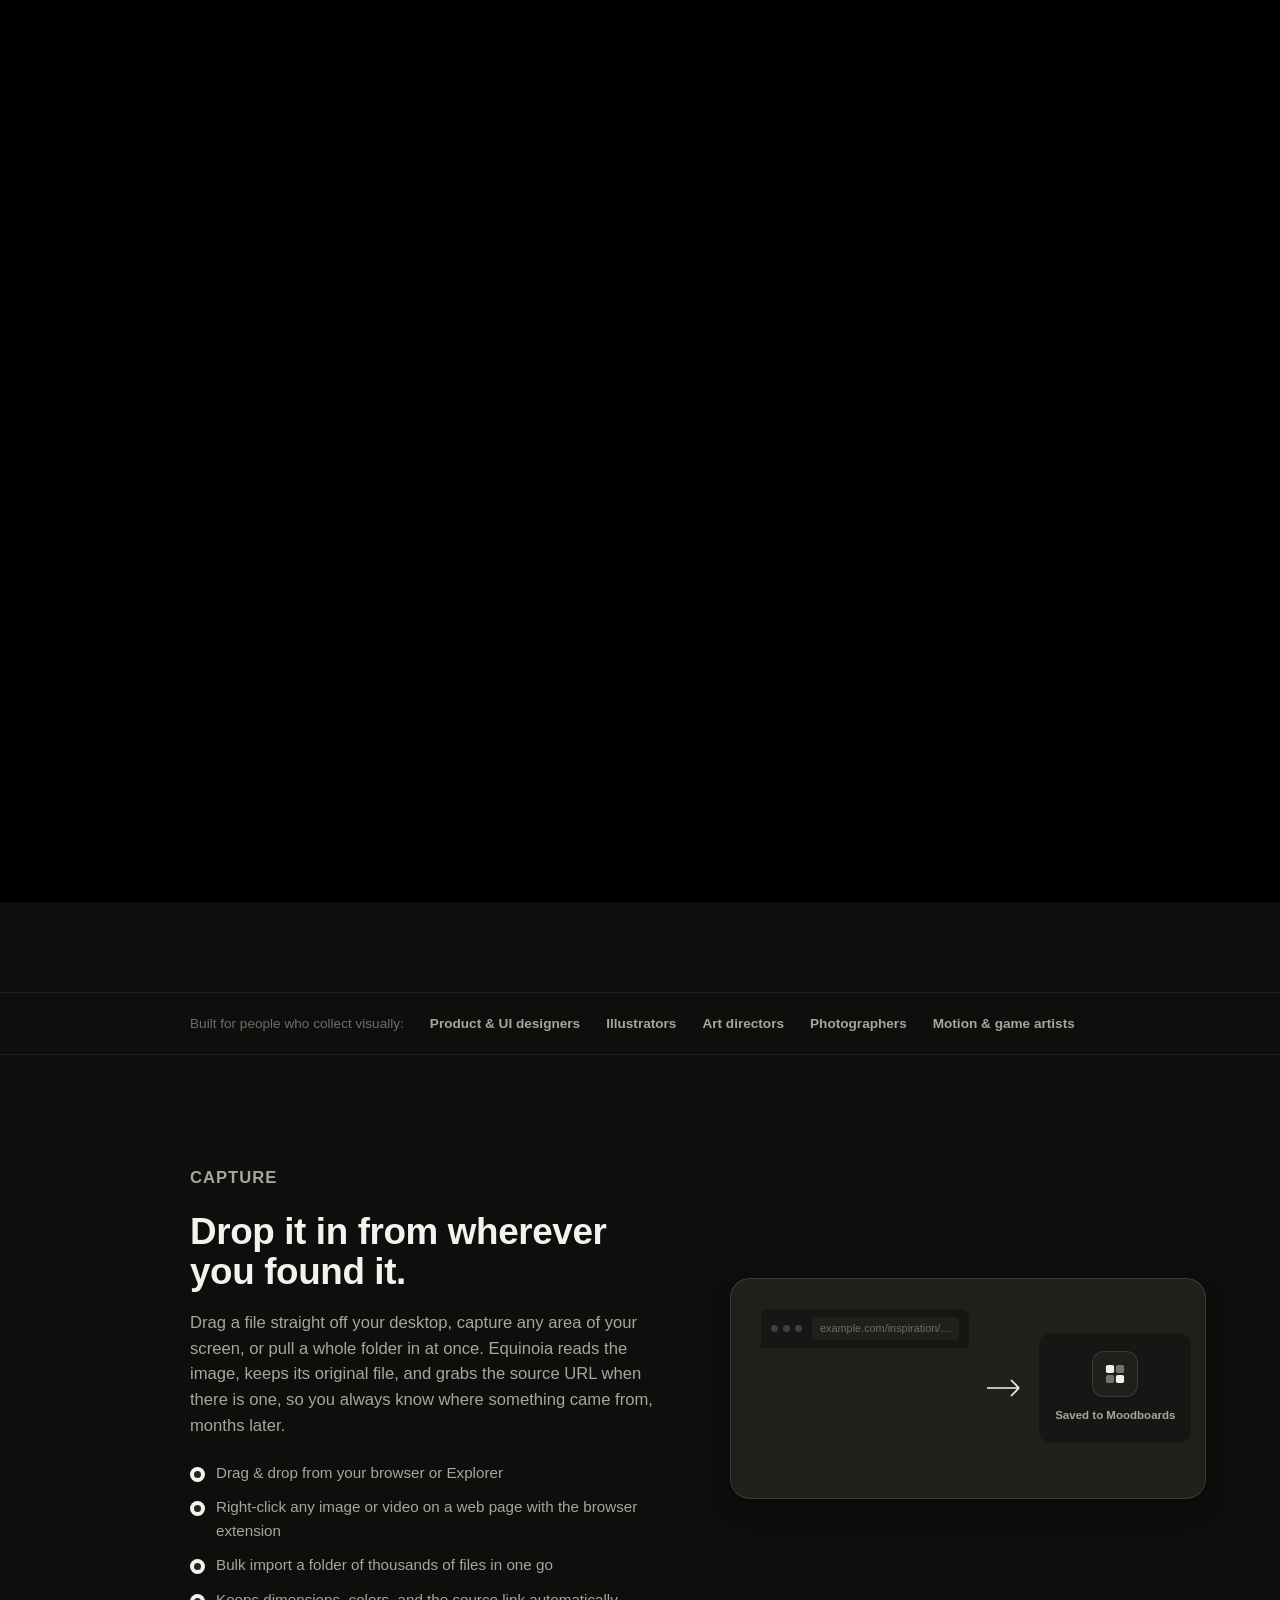
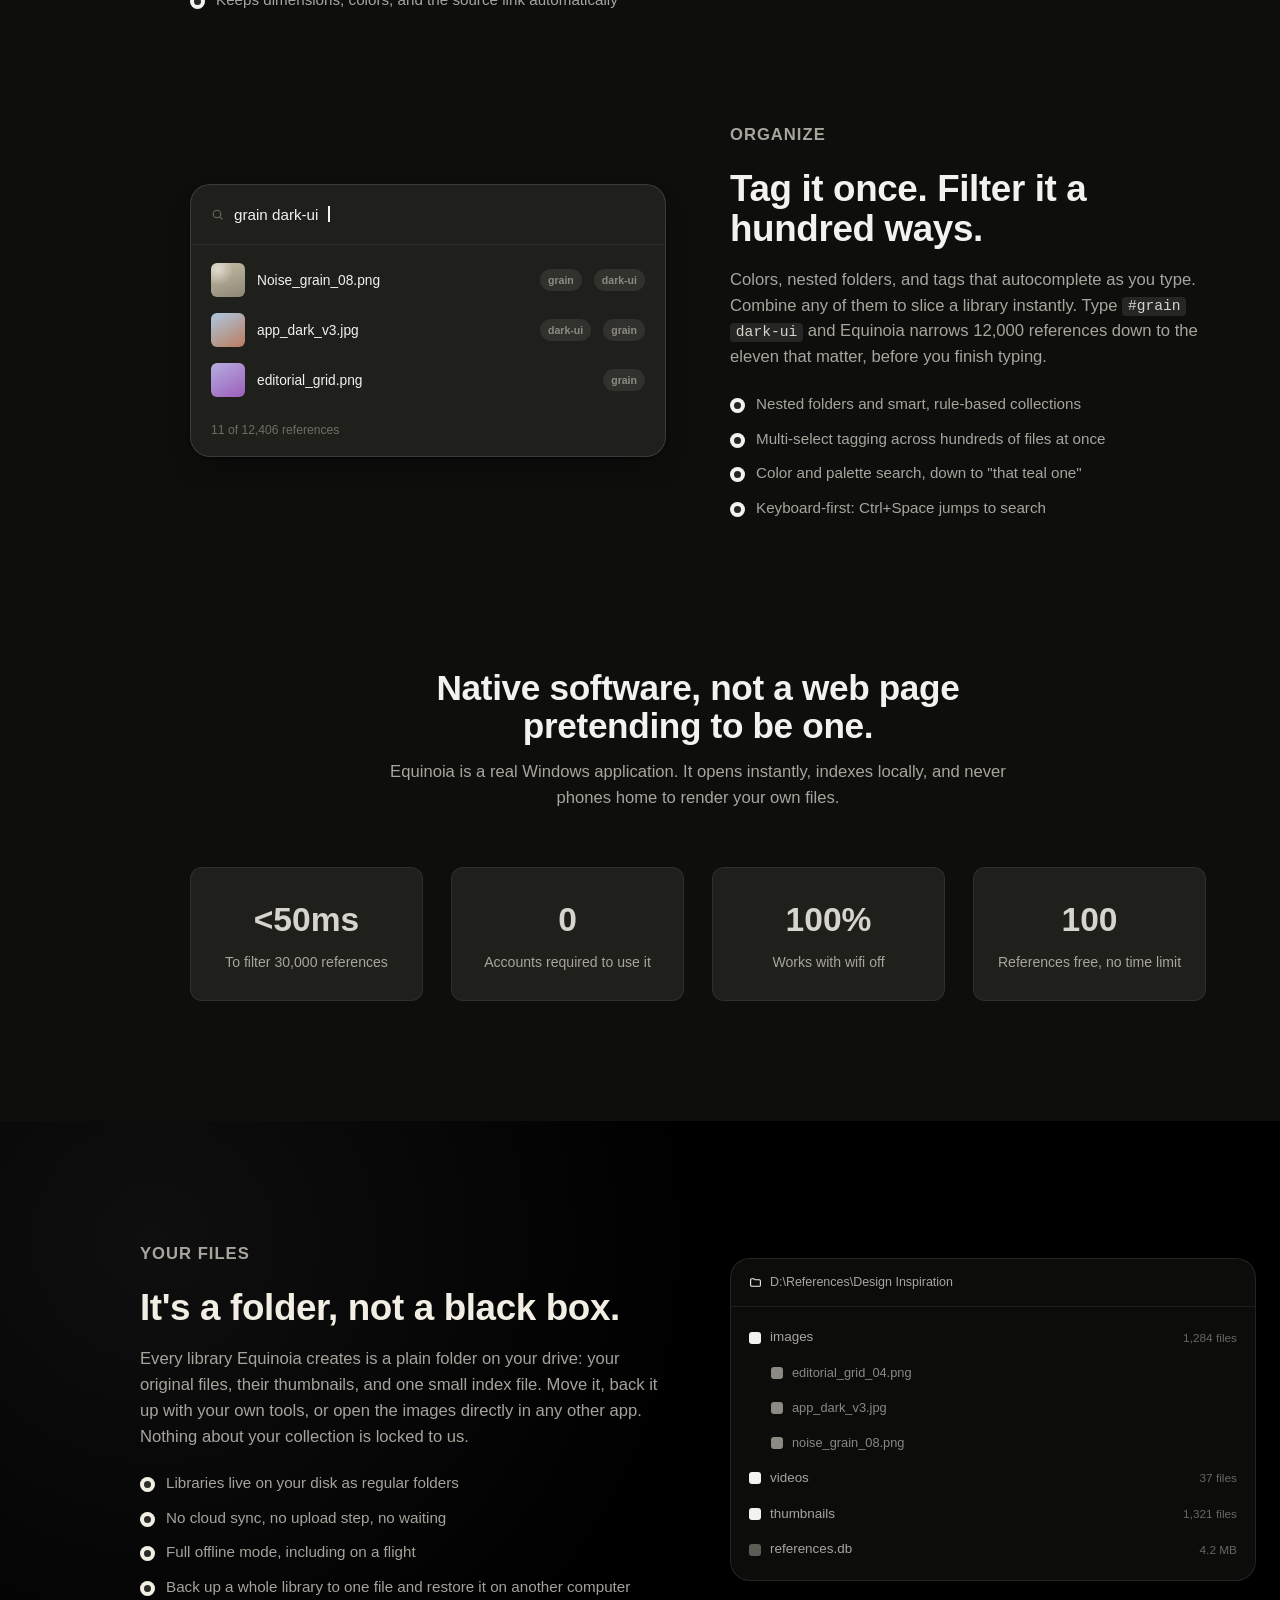
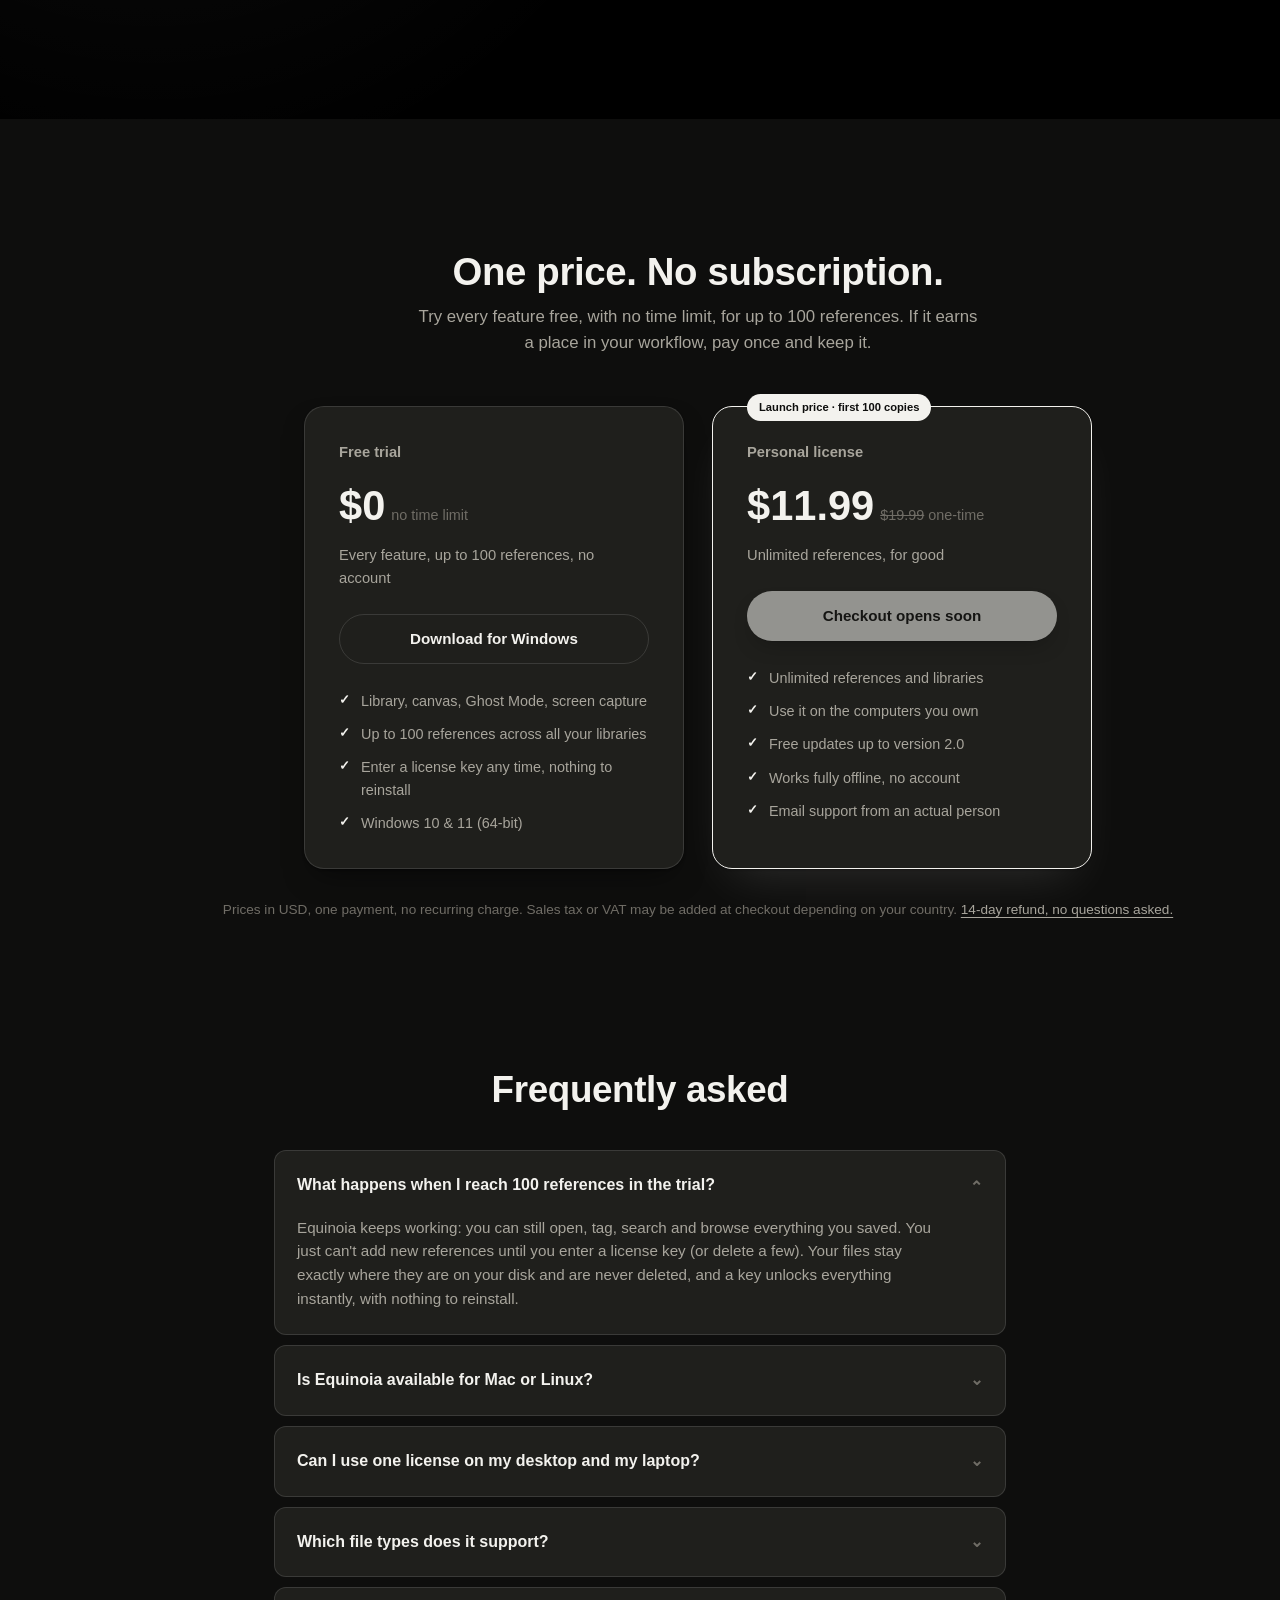
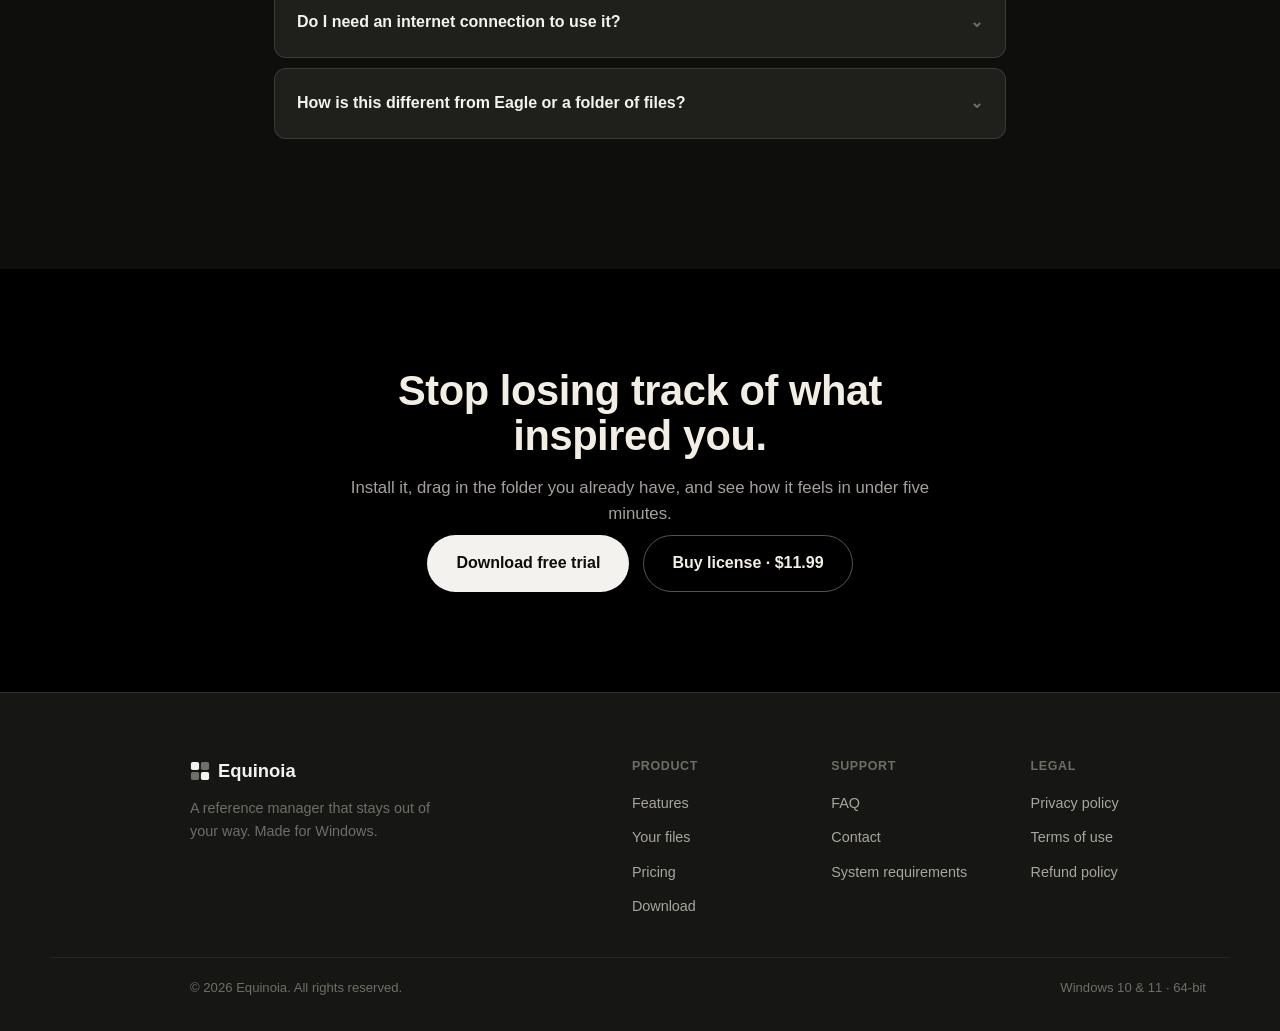
==== commit 57174ac3: "feat(pricing): trial is 100 references with no time limit Matches Equinoia 0.1.6: every feature free" ====
--- a/index.html
+++ b/index.html
@@ -4,7 +4,7 @@
 <meta charset="UTF-8">
 <meta name="viewport" content="width=device-width, initial-scale=1.0">
 <title>Equinoia: a reference manager that stays out of your way</title>
-<meta name="description" content="Equinoia is a fast, local-first reference manager for Windows. Drag in images and inspiration from anywhere, tag them, and find any one of them in under a second. 14-day free trial with every feature, then a one-time $19.99 license (launch price $11.99 for the first 100 copies).">
+<meta name="description" content="Equinoia is a fast, local-first reference manager for Windows. Drag in images and inspiration from anywhere, tag them, and find any one of them in under a second. Free trial with every feature for up to 100 references, then a one-time $19.99 license (launch price $11.99 for the first 100 copies).">
 
 <link rel="icon" href="assets/favicon.svg" type="image/svg+xml">
 <link rel="stylesheet" href="css/styles.css">
@@ -193,8 +193,8 @@
         <span class="stat-label">Works with wifi off</span>
       </div>
       <div class="stat reveal">
-        <span class="stat-num">14</span>
-        <span class="stat-label">Days free, every feature</span>
+        <span class="stat-num">100</span>
+        <span class="stat-label">References free, no time limit</span>
       </div>
     </div>
   </section>
@@ -235,17 +235,17 @@
   <section class="pricing" id="pricing">
     <div class="pricing-head reveal">
       <h2>One price. No subscription.</h2>
-      <p>Try every feature free for 14 days. If it earns a place in your workflow, pay once and keep it.</p>
+      <p>Try every feature free, with no time limit, for up to 100 references. If it earns a place in your workflow, pay once and keep it.</p>
     </div>
     <div class="pricing-grid">
       <div class="price-card reveal" id="download">
         <p class="price-name">Free trial</p>
-        <p class="price-amount">$0<span class="price-period">14 days</span></p>
-        <p class="price-sub">Every feature, no limits, no account</p>
+        <p class="price-amount">$0<span class="price-period">no time limit</span></p>
+        <p class="price-sub">Every feature, up to 100 references, no account</p>
         <a href="https://github.com/mentanole/equinoia.com/releases/latest" class="btn btn-outline btn-full">Download for Windows</a>
         <ul class="price-features">
           <li>Library, canvas, Ghost Mode, screen capture</li>
-          <li>Unlimited references, tags and folders</li>
+          <li>Up to 100 references across all your libraries</li>
           <li>Enter a license key any time, nothing to reinstall</li>
           <li>Windows 10 &amp; 11 (64-bit)</li>
         </ul>
@@ -254,9 +254,10 @@
         <p class="price-ribbon">Launch price · first 100 copies</p>
         <p class="price-name">Personal license</p>
         <p class="price-amount">$11.99<span class="price-period"><s>$19.99</s> one-time</span></p>
-        <p class="price-sub">Keep using Equinoia after the trial, for good</p>
+        <p class="price-sub">Unlimited references, for good</p>
         <a href="#pricing" class="btn btn-primary btn-full" id="buyLicense" aria-disabled="true">Checkout opens soon</a>
         <ul class="price-features">
+          <li>Unlimited references and libraries</li>
           <li>Use it on the computers you own</li>
           <li>Free updates up to version 2.0</li>
           <li>Works fully offline, no account</li>
@@ -274,8 +275,8 @@
     </div>
     <div class="faq-list reveal">
       <details class="faq-item" open>
-        <summary>What happens when the 14-day trial ends?<span class="chevron">⌄</span></summary>
-        <div class="faq-body">Equinoia asks for a license key. Your libraries and files stay exactly where they are on your disk and are never deleted. Enter a key and everything is back immediately, with nothing to reinstall.</div>
+        <summary>What happens when I reach 100 references in the trial?<span class="chevron">⌄</span></summary>
+        <div class="faq-body">Equinoia keeps working: you can still open, tag, search and browse everything you saved. You just can't add new references until you enter a license key (or delete a few). Your files stay exactly where they are on your disk and are never deleted, and a key unlocks everything instantly, with nothing to reinstall.</div>
       </details>
       <details class="faq-item">
         <summary>Is Equinoia available for Mac or Linux?<span class="chevron">⌄</span></summary>
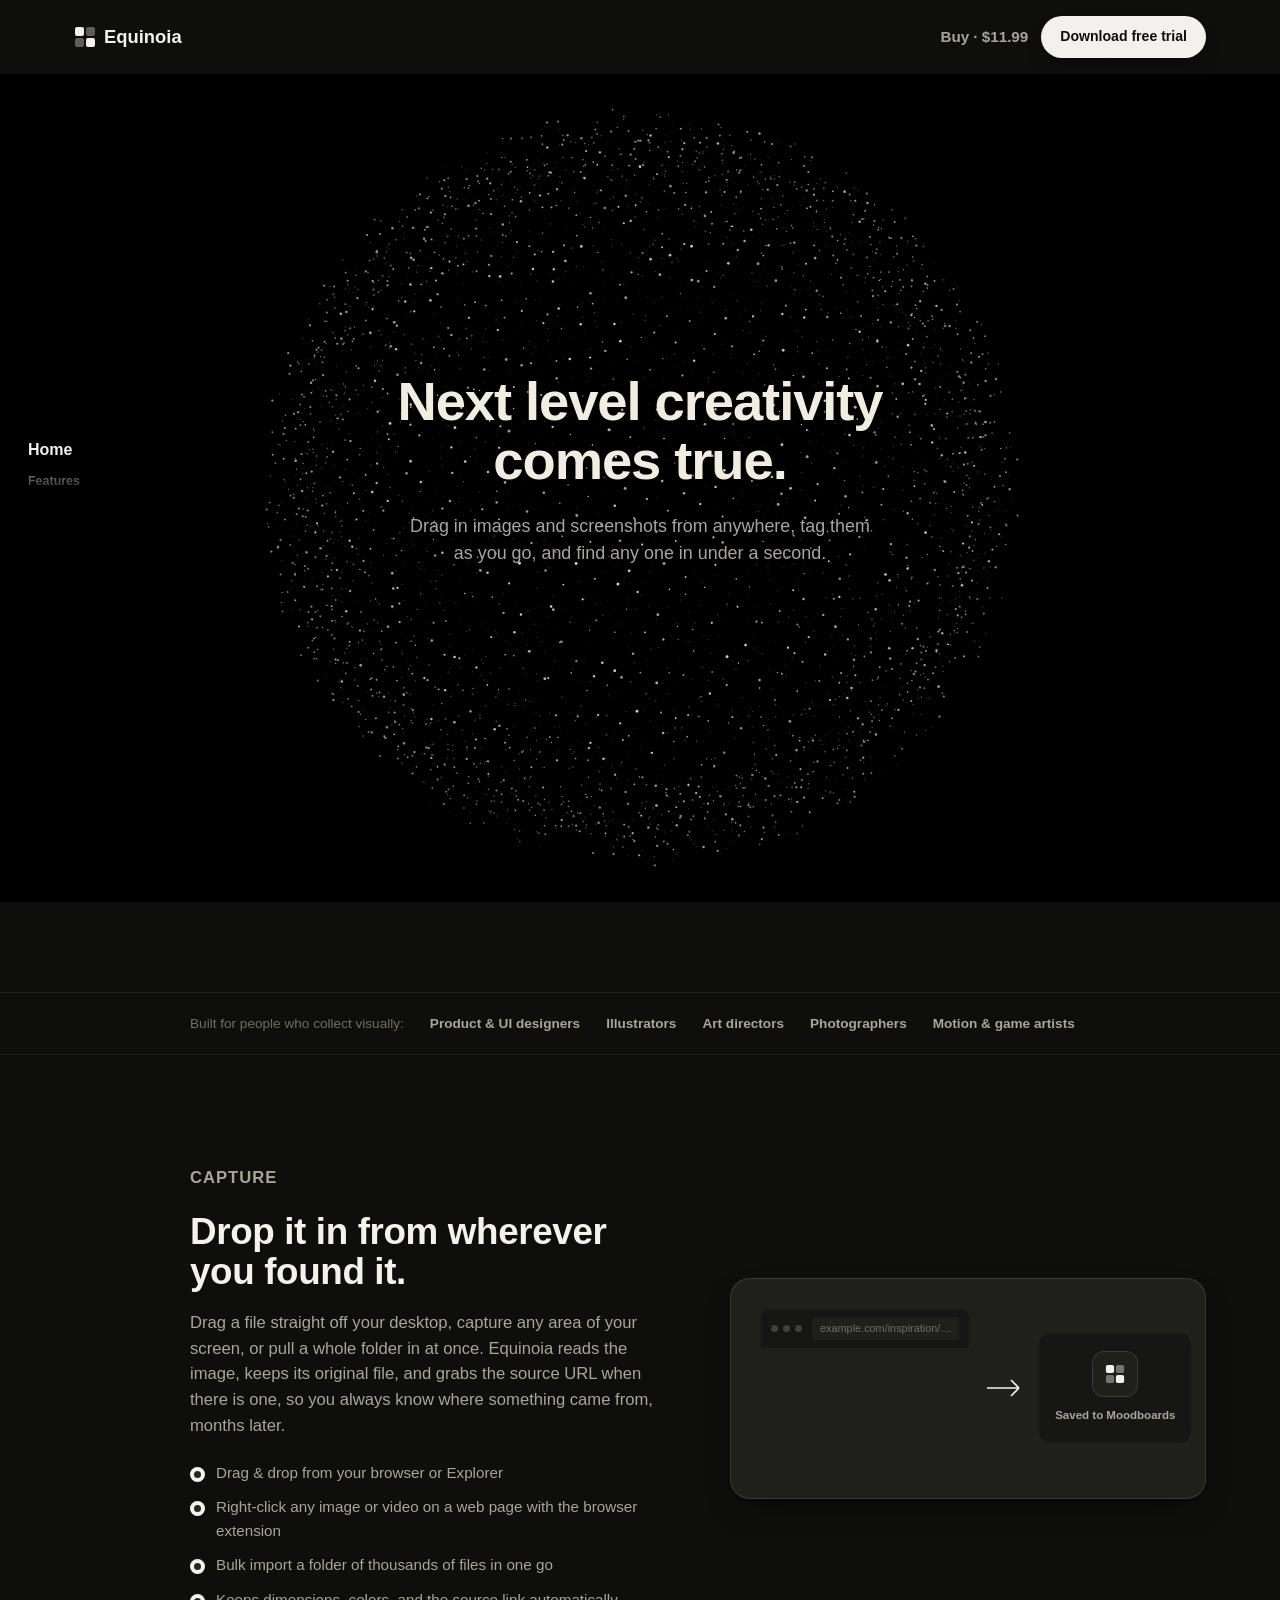
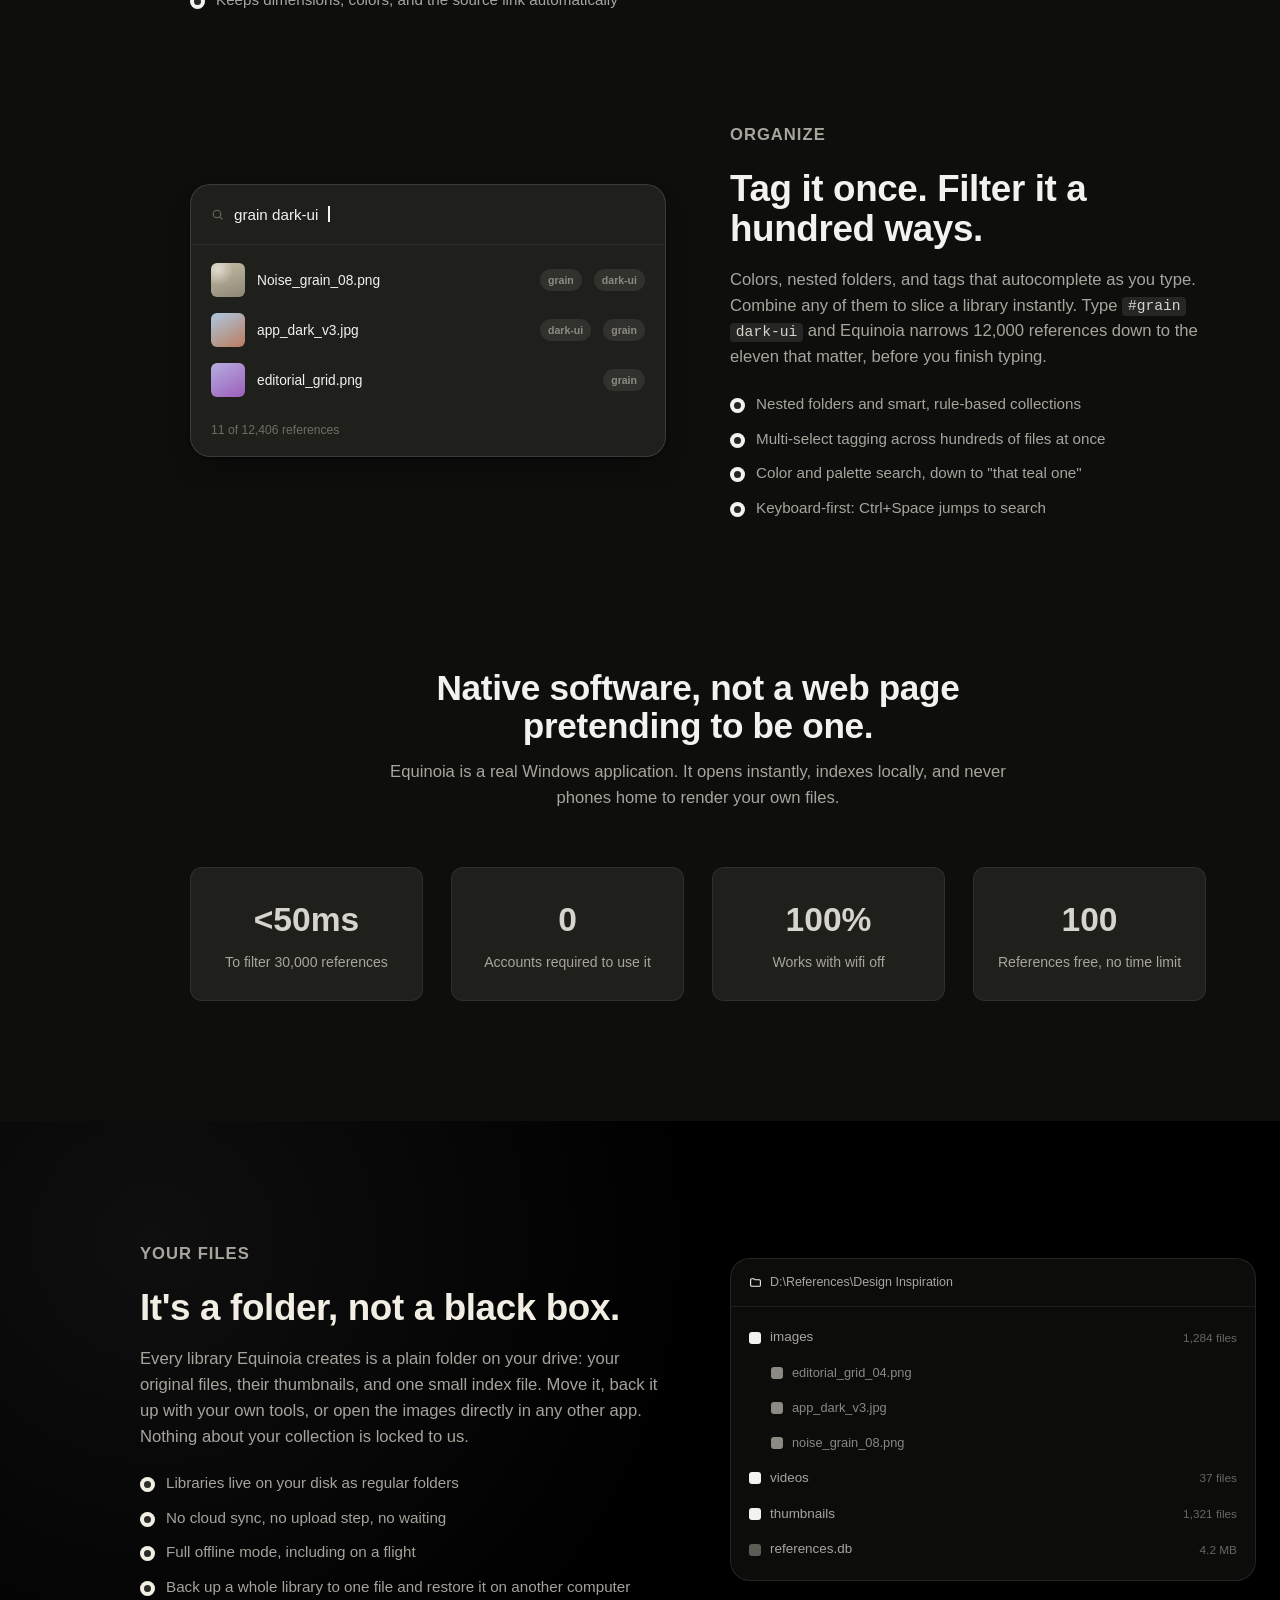
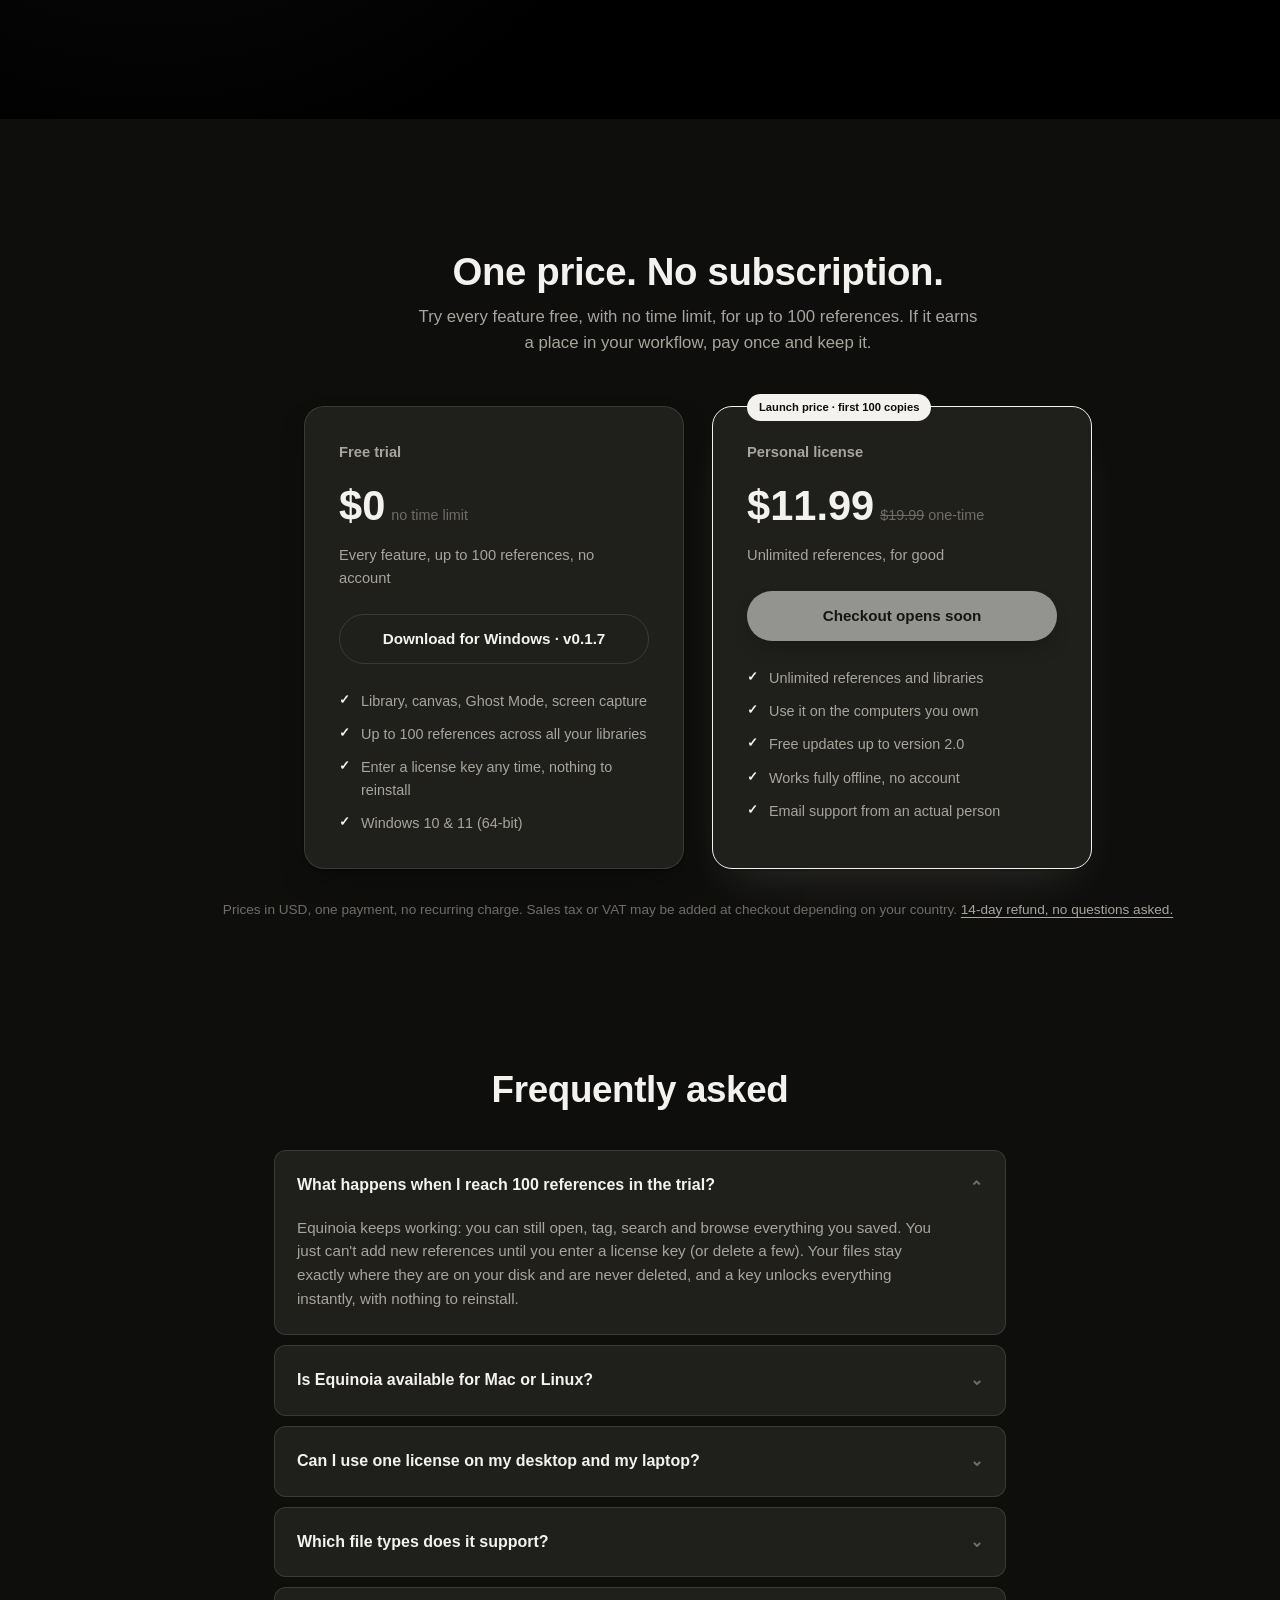
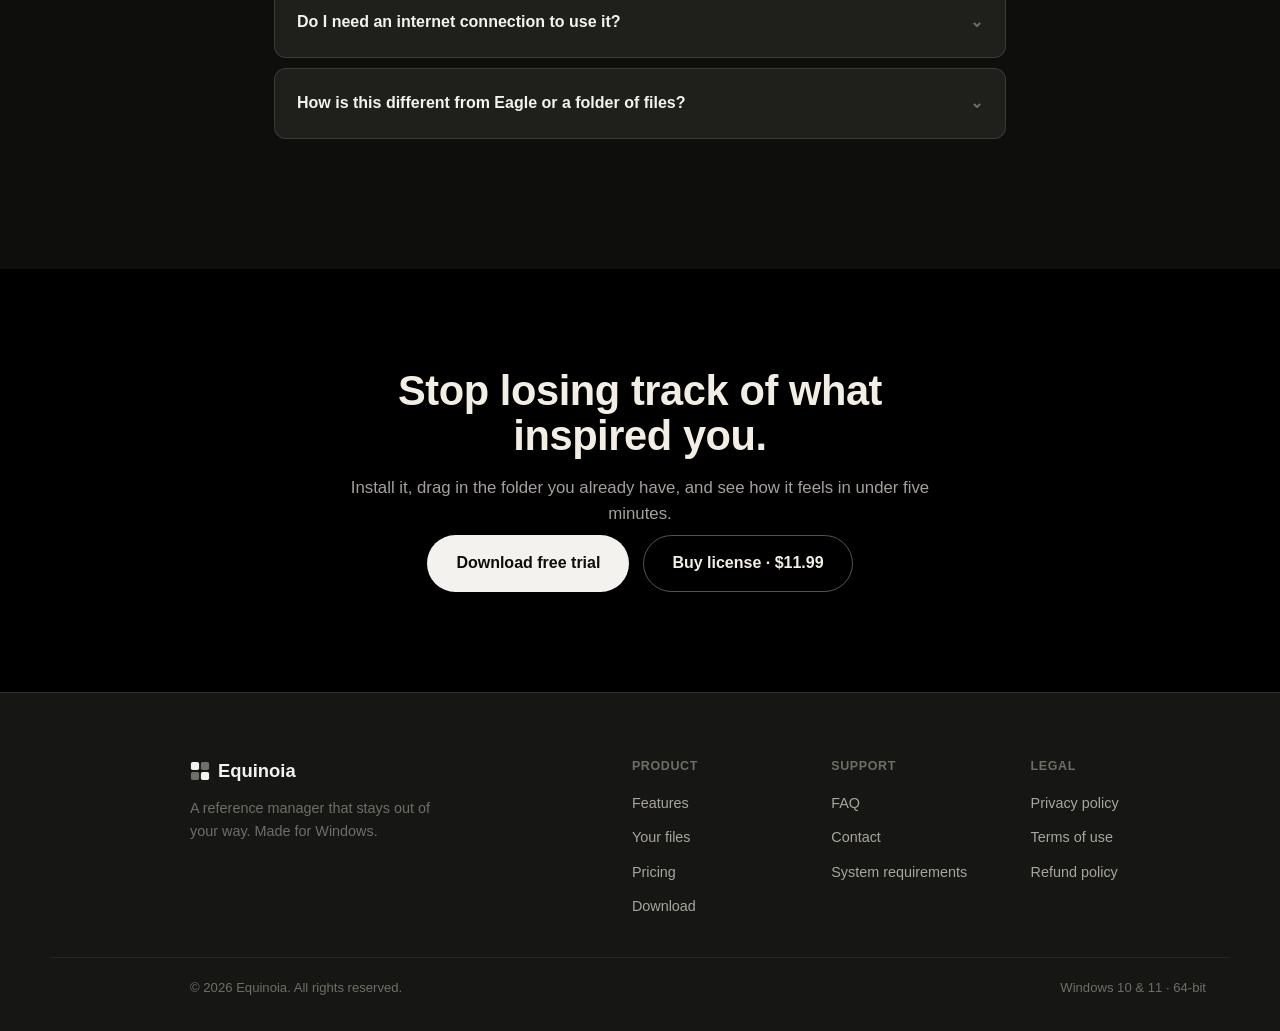
==== commit 6904d4dc: "feat(download): start installer download directly from latest.json Download links now point at the l" ====
--- a/index.html
+++ b/index.html
@@ -242,7 +242,7 @@
         <p class="price-name">Free trial</p>
         <p class="price-amount">$0<span class="price-period">no time limit</span></p>
         <p class="price-sub">Every feature, up to 100 references, no account</p>
-        <a href="https://github.com/mentanole/equinoia.com/releases/latest" class="btn btn-outline btn-full">Download for Windows</a>
+        <a href="https://github.com/mentanole/equinoia.com/releases/latest" class="btn btn-outline btn-full" data-download data-download-label="Download for Windows">Download for Windows</a>
         <ul class="price-features">
           <li>Library, canvas, Ghost Mode, screen capture</li>
           <li>Up to 100 references across all your libraries</li>
@@ -337,7 +337,7 @@
         <a href="#features">Features</a>
         <a href="#privacy">Your files</a>
         <a href="#pricing">Pricing</a>
-        <a href="https://github.com/mentanole/equinoia.com/releases/latest">Download</a>
+        <a href="https://github.com/mentanole/equinoia.com/releases/latest" data-download>Download</a>
       </div>
       <div class="footer-col">
         <p class="footer-heading">Support</p>
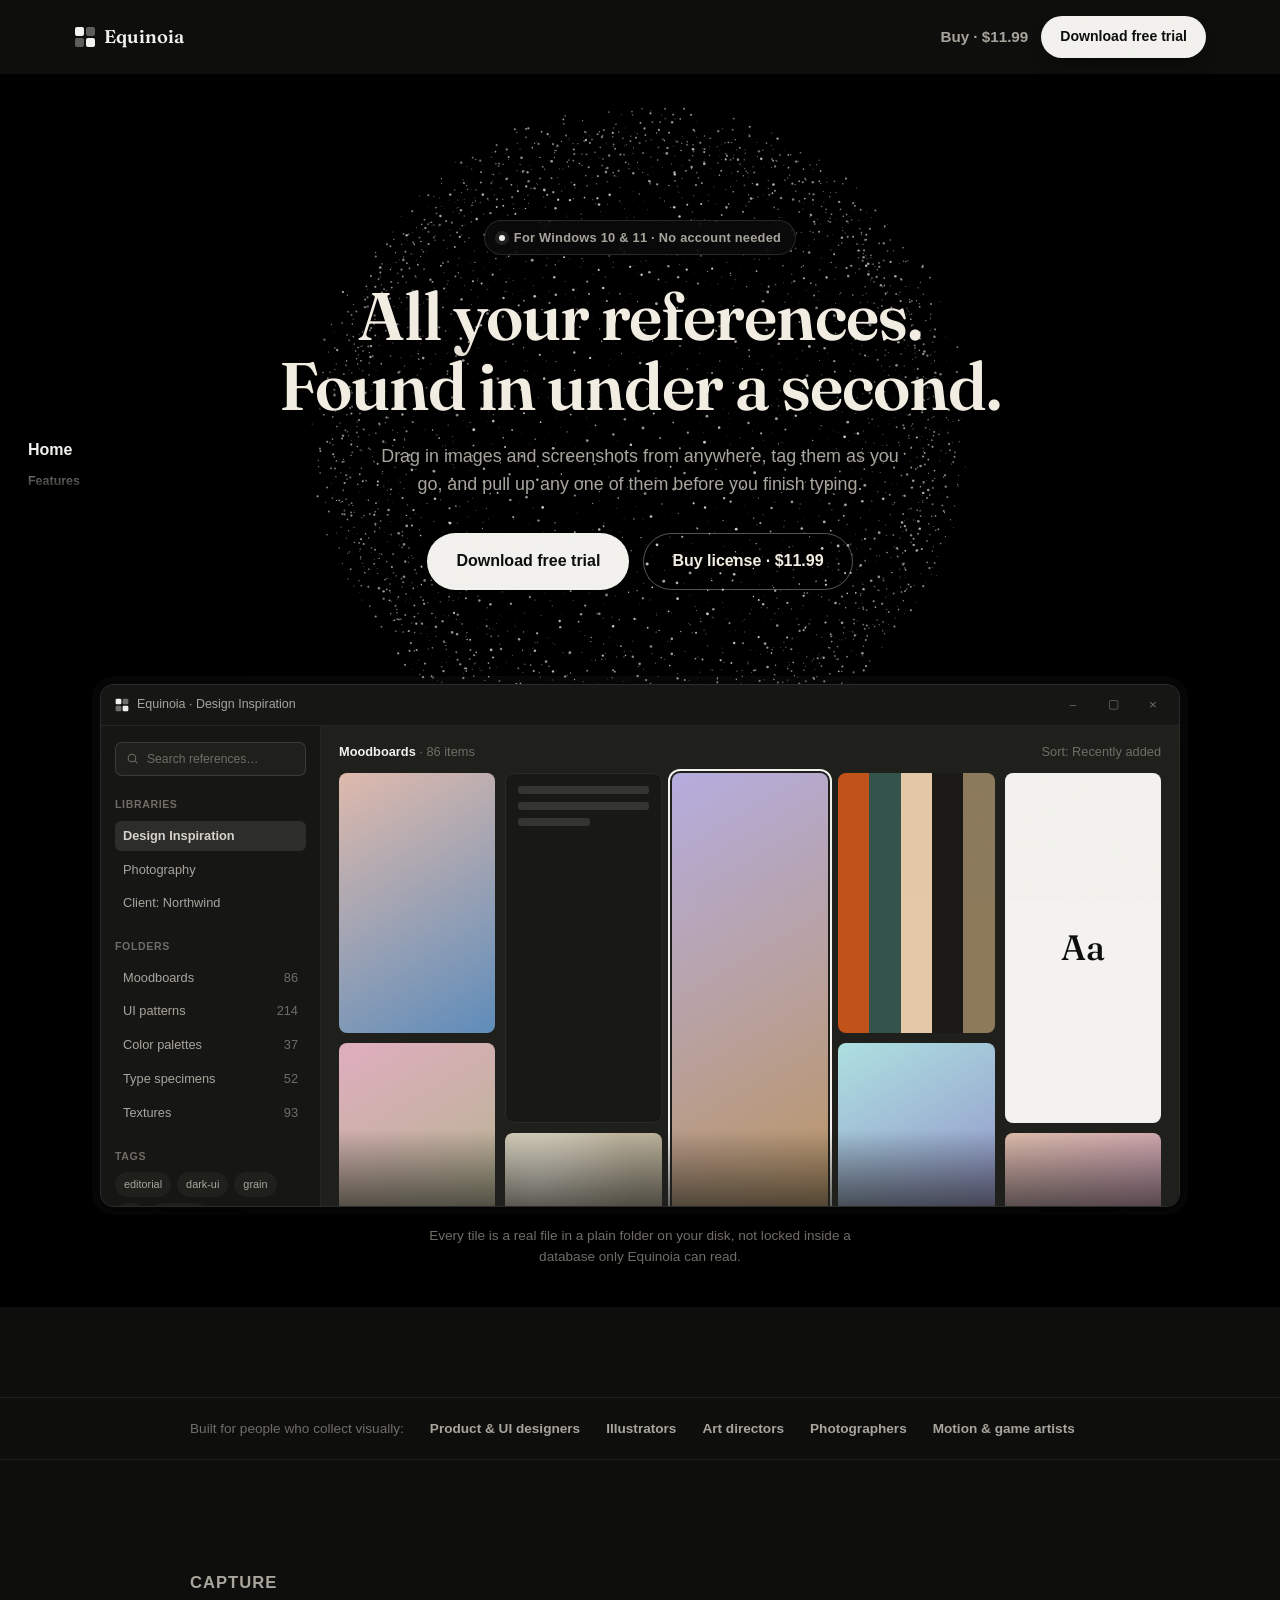
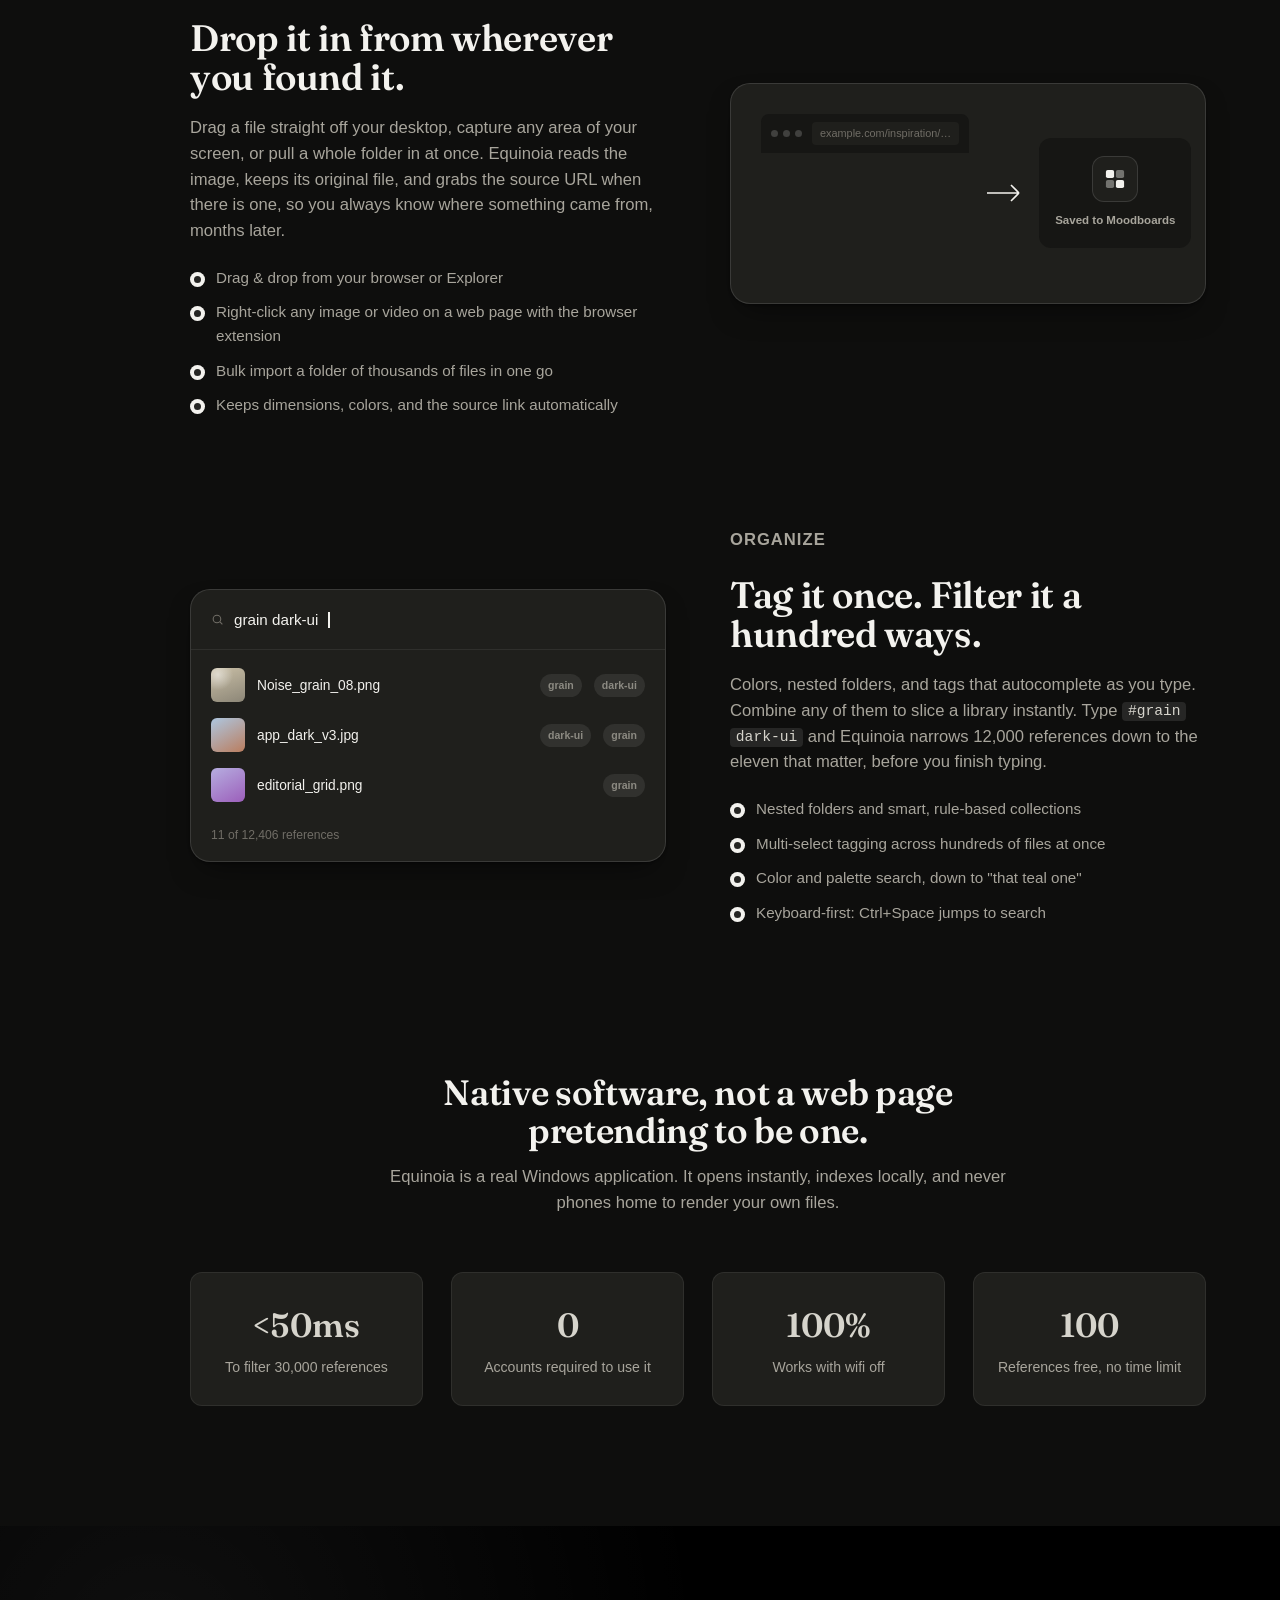
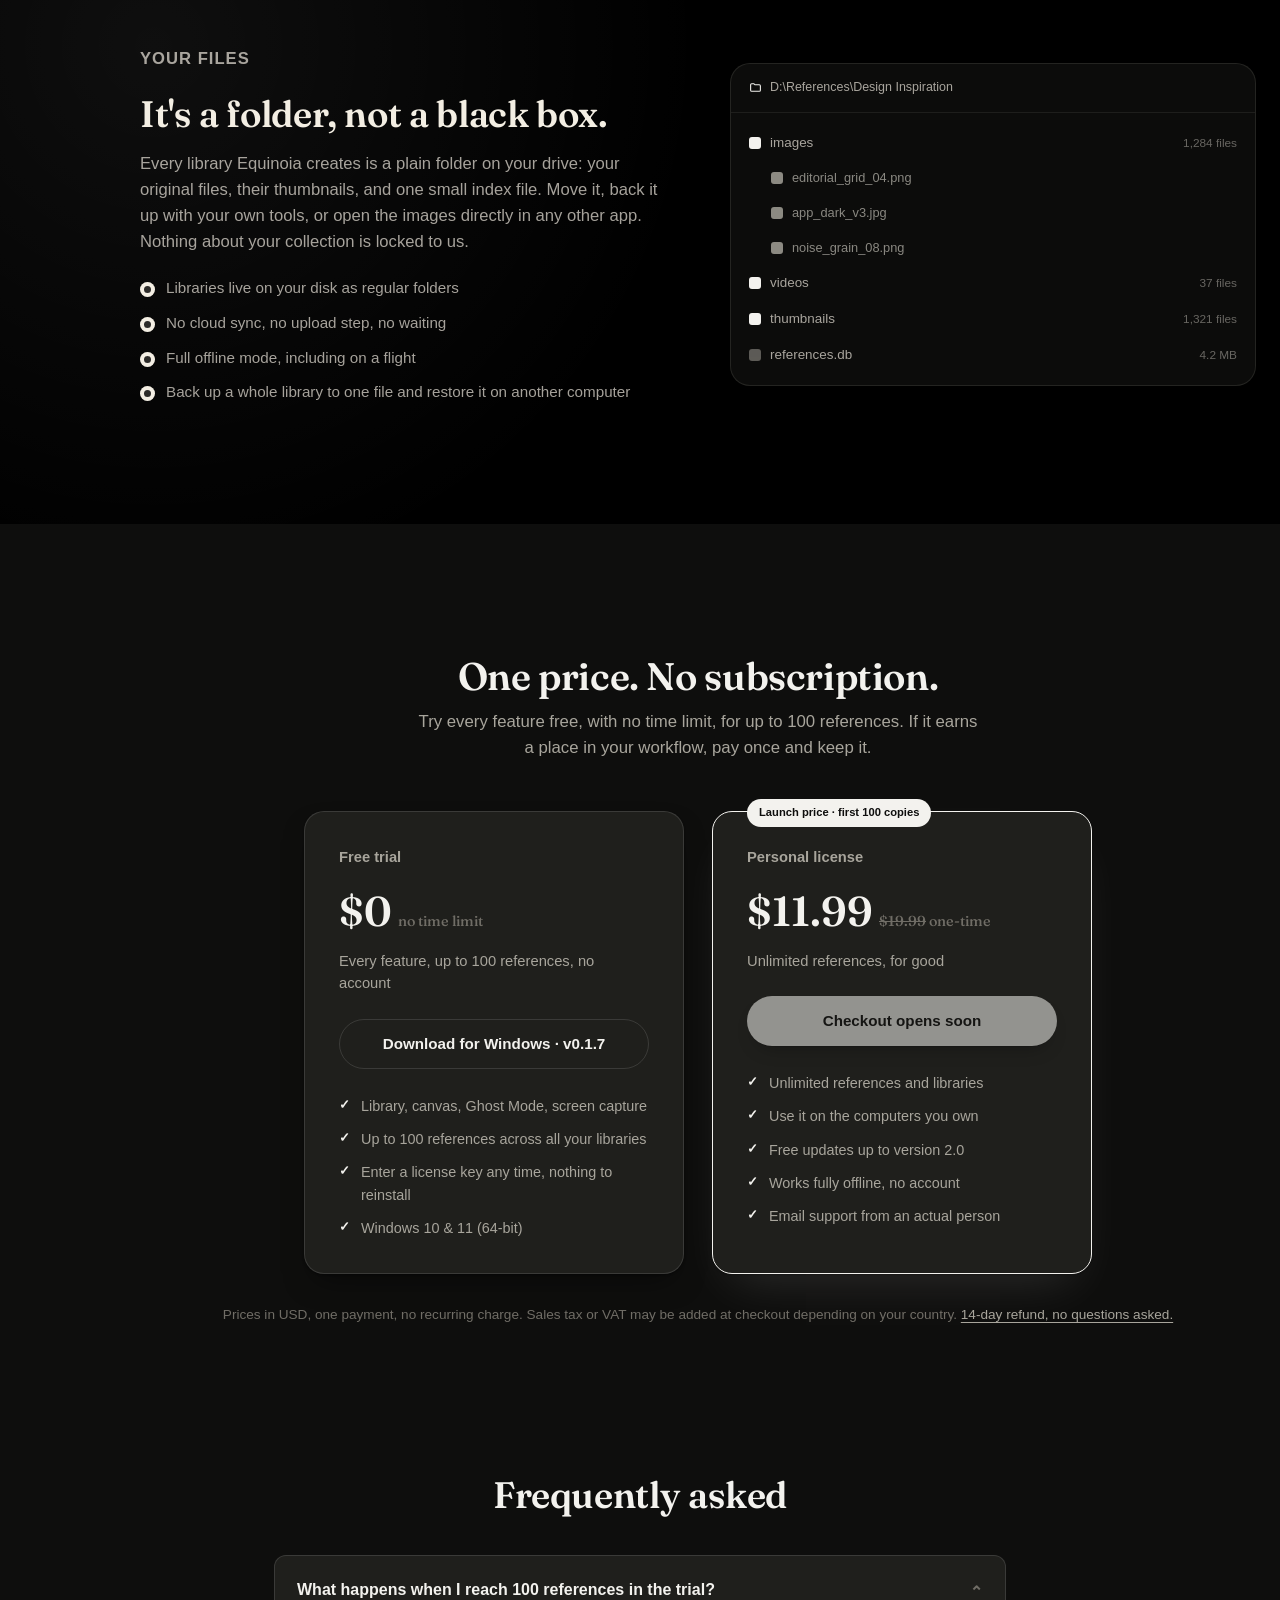
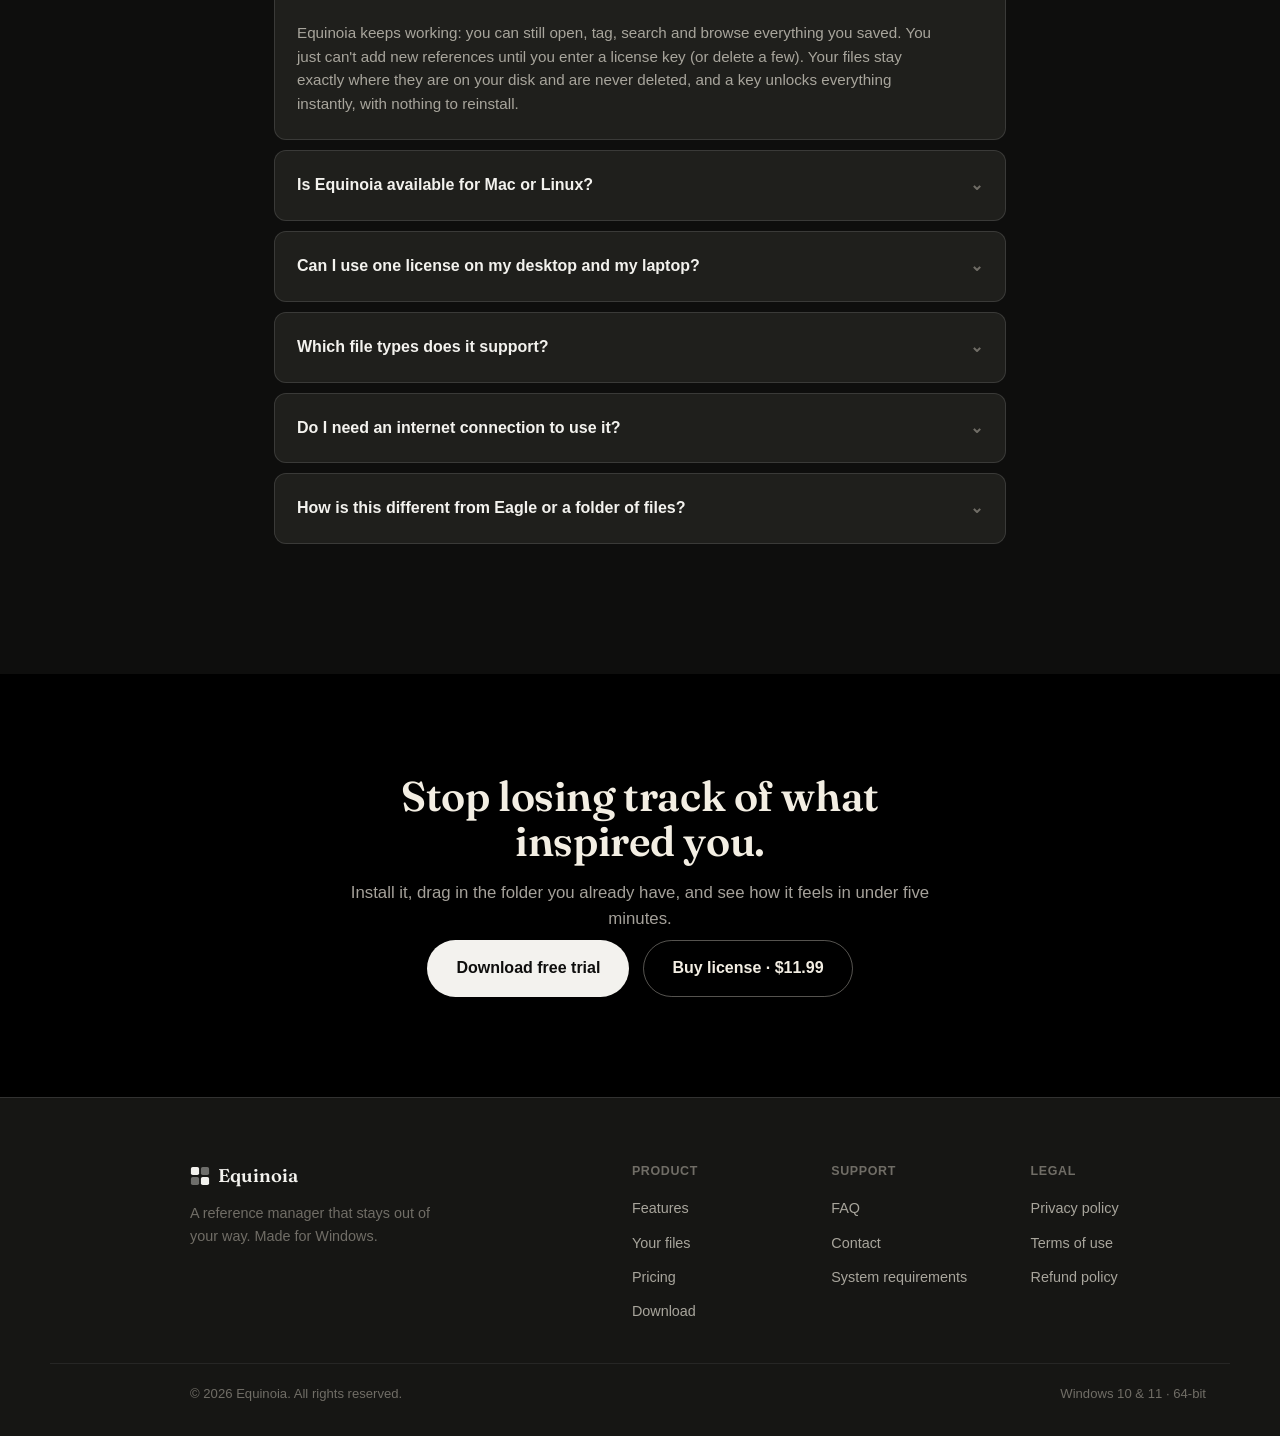
==== commit b447a40a: "feat(hero): show the app window, add CTAs and Fraunces headlines - Hero now shows the app-window moc" ====
--- a/index.html
+++ b/index.html
@@ -7,6 +7,9 @@
 <meta name="description" content="Equinoia is a fast, local-first reference manager for Windows. Drag in images and inspiration from anywhere, tag them, and find any one of them in under a second. Free trial with every feature for up to 100 references, then a one-time $19.99 license (launch price $11.99 for the first 100 copies).">
 
 <link rel="icon" href="assets/favicon.svg" type="image/svg+xml">
+<link rel="preconnect" href="https://fonts.googleapis.com">
+<link rel="preconnect" href="https://fonts.gstatic.com" crossorigin>
+<link href="https://fonts.googleapis.com/css2?family=Fraunces:opsz,wght@9..144,500;9..144,600&display=swap" rel="stylesheet">
 <link rel="stylesheet" href="css/styles.css">
 </head>
 <body>
@@ -72,10 +75,98 @@
 
   <!-- HERO -->
   <section class="hero" id="hero">
-    <canvas id="hero-sphere" class="hero-sphere" aria-hidden="true"></canvas>
-    <div class="hero-content reveal">
-      <h1>Next level creativity comes true.</h1>
-      <p class="hero-sub">Drag in images and screenshots from anywhere, tag them as you go, and find any one in under a second.</p>
+    <div class="hero-stage">
+      <canvas id="hero-sphere" class="hero-sphere" aria-hidden="true"></canvas>
+      <div class="hero-content reveal">
+        <p class="hero-tag"><span class="tag-dot" aria-hidden="true"></span>For Windows 10 &amp; 11 · No account needed</p>
+        <h1>All your references.<br>Found in under a second.</h1>
+        <p class="hero-sub">Drag in images and screenshots from anywhere, tag them as you go, and pull up any one of them before you finish typing.</p>
+        <div class="hero-actions">
+          <a href="#download" class="btn btn-primary btn-lg">Download free trial</a>
+          <a href="#pricing" class="btn btn-outline-light btn-lg">Buy license · $11.99</a>
+        </div>
+      </div>
+    </div>
+
+    <div class="hero-shot reveal">
+      <div class="app-window">
+        <div class="app-titlebar">
+          <div class="app-title">
+            <svg width="14" height="14" viewBox="0 0 22 22" fill="none" aria-hidden="true">
+              <rect x="1" y="1" width="9" height="9" rx="2" fill="currentColor"/>
+              <rect x="12" y="1" width="9" height="9" rx="2" fill="currentColor" opacity="0.4"/>
+              <rect x="1" y="12" width="9" height="9" rx="2" fill="currentColor" opacity="0.4"/>
+              <rect x="12" y="12" width="9" height="9" rx="2" fill="currentColor"/>
+            </svg>
+            Equinoia · Design Inspiration
+          </div>
+          <div class="win-controls" aria-hidden="true">
+            <span class="wc">–</span>
+            <span class="wc">▢</span>
+            <span class="wc wc-close">×</span>
+          </div>
+        </div>
+        <div class="app-body">
+          <aside class="app-sidebar">
+            <div class="sidebar-search">
+              <svg width="13" height="13" viewBox="0 0 24 24" fill="none" stroke="currentColor" stroke-width="2"><circle cx="11" cy="11" r="7"/><line x1="21" y1="21" x2="16.6" y2="16.6"/></svg>
+              Search references…
+            </div>
+            <div class="sidebar-group">
+              <p class="sidebar-label">Libraries</p>
+              <ul>
+                <li class="active">Design Inspiration</li>
+                <li>Photography</li>
+                <li>Client: Northwind</li>
+              </ul>
+            </div>
+            <div class="sidebar-group">
+              <p class="sidebar-label">Folders</p>
+              <ul>
+                <li>Moodboards <span class="count">86</span></li>
+                <li>UI patterns <span class="count">214</span></li>
+                <li>Color palettes <span class="count">37</span></li>
+                <li>Type specimens <span class="count">52</span></li>
+                <li>Textures <span class="count">93</span></li>
+              </ul>
+            </div>
+            <div class="sidebar-group">
+              <p class="sidebar-label">Tags</p>
+              <div class="tag-pills">
+                <span>editorial</span><span>dark-ui</span><span>grain</span><span>3d</span><span>type-led</span>
+              </div>
+            </div>
+          </aside>
+          <div class="app-main">
+            <div class="grid-toolbar">
+              <span>Moodboards <span class="dim">· 86 items</span></span>
+              <span class="dim">Sort: Recently added</span>
+            </div>
+            <div class="tile-grid" aria-hidden="true">
+              <div class="tile t-shot span-a" style="--h:16;--h2:210;"></div>
+              <div class="tile t-ui span-b"><span></span><span></span><span class="short"></span></div>
+              <div class="tile t-shot span-c is-selected" style="--h:250;--h2:35;"></div>
+              <div class="tile t-palette span-a">
+                <i style="--c:#C1521A"></i><i style="--c:#33534B"></i><i style="--c:#E4C9A8"></i><i style="--c:#1B1A17"></i><i style="--c:#8C7A5B"></i>
+              </div>
+              <div class="tile t-type span-b">Aa</div>
+              <div class="tile t-shot span-c" style="--h:340;--h2:95;"></div>
+              <div class="tile t-shot span-b" style="--h:180;--h2:260;"></div>
+              <div class="tile t-texture span-a"></div>
+              <div class="tile t-shot span-b" style="--h:20;--h2:280;"></div>
+              <div class="tile t-ui span-a"><span></span><span class="short"></span><span></span></div>
+              <div class="tile t-shot span-c" style="--h:60;--h2:200;"></div>
+              <div class="tile t-palette span-b">
+                <i style="--c:#3E5C55"></i><i style="--c:#C1521A"></i><i style="--c:#F0D9C9"></i><i style="--c:#22201A"></i>
+              </div>
+              <div class="tile t-shot span-a" style="--h:300;--h2:140;"></div>
+              <div class="tile t-texture span-b"></div>
+              <div class="tile t-type span-c">Ag</div>
+            </div>
+          </div>
+        </div>
+      </div>
+      <p class="app-window-caption">Every tile is a real file in a plain folder on your disk, not locked inside a database only Equinoia can read.</p>
     </div>
   </section>
 
--- a/css/styles.css
+++ b/css/styles.css
@@ -30,7 +30,7 @@
   --shadow-card: 0 1px 2px rgba(0,0,0,0.4), 0 14px 30px -12px rgba(0,0,0,0.55);
   --shadow-window: 0 30px 80px -20px rgba(0,0,0,0.7), 0 6px 18px -6px rgba(0,0,0,0.5);
 
-  --font-display: -apple-system, BlinkMacSystemFont, "SF Pro Display", "SF Pro Text", "Segoe UI", Roboto, sans-serif;
+  --font-display: "Fraunces", "Iowan Old Style", Georgia, serif;
   --font-body: -apple-system, BlinkMacSystemFont, "SF Pro Text", "Segoe UI", Roboto, sans-serif;
 
   --container: 1180px;
@@ -297,13 +297,18 @@
 
 .hero{
   position: relative;
-  min-height: 92vh;
-  display: flex;
-  align-items: center;
-  justify-content: center;
   overflow: hidden;
   background: var(--dark-bg);
-  padding: 100px 24px;
+  padding: 0 24px 40px;
+}
+
+.hero-stage{
+  position: relative;
+  min-height: min(80vh, 800px);
+  display: flex;
+  align-items: center;
+  justify-content: center;
+  padding: 72px 0 130px;
 }
 
 .hero-sphere{
@@ -317,23 +322,49 @@
 .hero-content{
   position: relative;
   z-index: 1;
-  max-width: 640px;
+  max-width: 900px;
   text-align: center;
   display: flex;
   flex-direction: column;
   align-items: center;
 }
 
+.hero-tag{
+  display: inline-flex;
+  align-items: center;
+  gap: 9px;
+  margin: 0 0 26px;
+  padding: 7px 14px;
+  border: 1px solid var(--line);
+  border-radius: 999px;
+  background: rgba(14,14,13,0.7);
+  backdrop-filter: blur(6px);
+  font-size: 0.8rem;
+  font-weight: 600;
+  letter-spacing: 0.02em;
+  color: var(--ink-soft);
+}
+.tag-dot{
+  width: 6px;
+  height: 6px;
+  border-radius: 50%;
+  background: var(--accent);
+  box-shadow: 0 0 0 4px var(--accent-soft);
+}
+
 .hero h1{
-  font-size: clamp(2.1rem, 5vw, 3.4rem);
+  font-size: clamp(2.4rem, 5.6vw, 4.2rem);
+  line-height: 1.04;
   color: var(--cream);
-  letter-spacing: -0.02em;
+  letter-spacing: -0.015em;
   margin-bottom: 22px;
+  text-shadow: 0 2px 30px rgba(0,0,0,0.85);
 }
 
 .hero .hero-sub{
-  max-width: 460px;
+  max-width: 540px;
   margin-bottom: 34px;
+  text-shadow: 0 1px 16px rgba(0,0,0,0.9);
 }
 
 .hero-sub{
@@ -346,6 +377,189 @@
   gap: 14px;
   justify-content: center;
   flex-wrap: wrap;
+}
+
+/* app window mockup: sits over the lower edge of the sphere */
+
+.hero-shot{
+  position: relative;
+  z-index: 1;
+  max-width: 1080px;
+  margin: -110px auto 0;
+}
+
+.app-window{
+  border-radius: 14px;
+  overflow: hidden;
+  background: var(--bg);
+  border: 1px solid var(--line);
+  box-shadow: var(--shadow-window), 0 0 0 8px rgba(243,242,238,0.03);
+}
+
+.app-titlebar{
+  display: flex;
+  align-items: center;
+  justify-content: space-between;
+  padding: 7px 6px 7px 14px;
+  background: var(--bg-alt);
+  border-bottom: 1px solid var(--line-soft);
+}
+.app-title{
+  display: flex;
+  align-items: center;
+  gap: 8px;
+  font-size: 0.78rem;
+  font-weight: 500;
+  color: var(--ink-soft);
+}
+.app-title svg{ color: var(--accent); }
+
+.win-controls{ display: flex; align-items: center; }
+.wc{
+  width: 40px;
+  height: 26px;
+  display: flex;
+  align-items: center;
+  justify-content: center;
+  font-size: 0.72rem;
+  color: var(--ink-faint);
+}
+.wc-close{ font-size: 0.85rem; }
+
+.app-body{
+  display: grid;
+  grid-template-columns: 220px 1fr;
+  height: 480px;
+  background: var(--paper);
+}
+
+.app-sidebar{
+  border-right: 1px solid var(--line-soft);
+  padding: 16px 14px;
+  background: var(--bg-alt);
+  display: flex;
+  flex-direction: column;
+  gap: 20px;
+  text-align: left;
+}
+
+.sidebar-search{
+  display: flex;
+  align-items: center;
+  gap: 8px;
+  font-size: 0.76rem;
+  white-space: nowrap;
+  color: var(--ink-faint);
+  background: var(--paper);
+  border: 1px solid var(--line);
+  border-radius: 7px;
+  padding: 7px 10px;
+}
+
+.sidebar-label{
+  font-size: 0.66rem;
+  font-weight: 700;
+  letter-spacing: 0.06em;
+  text-transform: uppercase;
+  color: var(--ink-faint);
+  margin: 0 0 8px;
+}
+
+.sidebar-group ul{ display: flex; flex-direction: column; gap: 4px; }
+.sidebar-group li{
+  font-size: 0.8rem;
+  color: var(--ink-soft);
+  padding: 5px 8px;
+  border-radius: 6px;
+  display: flex;
+  justify-content: space-between;
+}
+.sidebar-group li.active{
+  background: var(--accent-soft);
+  color: var(--accent-dark);
+  font-weight: 600;
+}
+.sidebar-group li .count{ color: var(--ink-faint); font-weight: 400; }
+
+.tag-pills{ display: flex; flex-wrap: wrap; gap: 6px; }
+.tag-pills span{
+  font-size: 0.68rem;
+  padding: 4px 9px;
+  border-radius: 999px;
+  background: var(--paper);
+  color: var(--ink-soft);
+}
+
+.app-main{
+  padding: 16px 18px 0;
+  display: flex;
+  flex-direction: column;
+  gap: 12px;
+  min-width: 0;
+  overflow: hidden;
+  /* tiles run off the bottom edge like a scrolled library */
+  -webkit-mask-image: linear-gradient(to bottom, #000 78%, transparent);
+          mask-image: linear-gradient(to bottom, #000 78%, transparent);
+}
+
+.grid-toolbar{
+  display: flex;
+  justify-content: space-between;
+  align-items: center;
+  font-size: 0.8rem;
+  font-weight: 600;
+  color: var(--ink);
+}
+.grid-toolbar .dim{ color: var(--ink-faint); font-weight: 400; }
+
+.tile-grid{
+  display: grid;
+  grid-template-columns: repeat(5, 1fr);
+  grid-auto-rows: 8px;
+  grid-auto-flow: dense;
+  gap: 10px;
+}
+.span-a{ grid-row-end: span 15; }
+.span-b{ grid-row-end: span 20; }
+.span-c{ grid-row-end: span 26; }
+
+.t-palette{ display: flex; align-items: stretch; }
+.t-palette i{ flex: 1; background: var(--c); }
+.t-ui{
+  background: #181815;
+  border: 1px solid var(--line-soft);
+  padding: 12px;
+  display: flex;
+  flex-direction: column;
+  gap: 8px;
+}
+.t-ui span{
+  height: 8px;
+  border-radius: 3px;
+  background: var(--line);
+}
+.t-ui span.short{ width: 55%; }
+.t-type{
+  background: var(--accent);
+  color: var(--bg);
+  display: flex;
+  align-items: center;
+  justify-content: center;
+  font-family: var(--font-display);
+  font-size: 2.2rem;
+  font-weight: 500;
+}
+.tile.is-selected{
+  outline: 2px solid var(--accent);
+  outline-offset: 2px;
+}
+
+.app-window-caption{
+  text-align: center;
+  font-size: 0.85rem;
+  color: var(--ink-faint);
+  margin: 18px auto 0;
+  max-width: 460px;
 }
 
 /* small color swatches reused inside feature-row visuals (palette search mock) */
@@ -885,7 +1099,11 @@
   .nav-actions{ display: none; }
   .nav-toggle{ display: flex; }
   .mobile-menu.open{ display: flex; }
-  .hero{ padding: 48px 24px; min-height: 84vh; }
+  .hero-stage{ min-height: auto; padding: 64px 0 120px; }
+  .hero-shot{ margin-top: -80px; }
+  .app-body{ grid-template-columns: 1fr; height: 360px; }
+  .app-sidebar{ display: none; }
+  .tile-grid{ grid-template-columns: repeat(3, 1fr); }
   .import-card{ flex-direction: column; }
   .pricing-grid{ grid-template-columns: 1fr; }
   .footer-cols{ grid-template-columns: 1fr 1fr; }
@@ -894,6 +1112,8 @@
 
 @media (max-width: 520px){
   .stats-grid{ grid-template-columns: 1fr 1fr; }
+  .tile-grid{ grid-template-columns: repeat(2, 1fr); }
+  .app-title{ font-size: 0.72rem; }
   .hero-actions{ flex-direction: column; align-items: stretch; }
   .hero-actions .btn{ width: 100%; }
 }
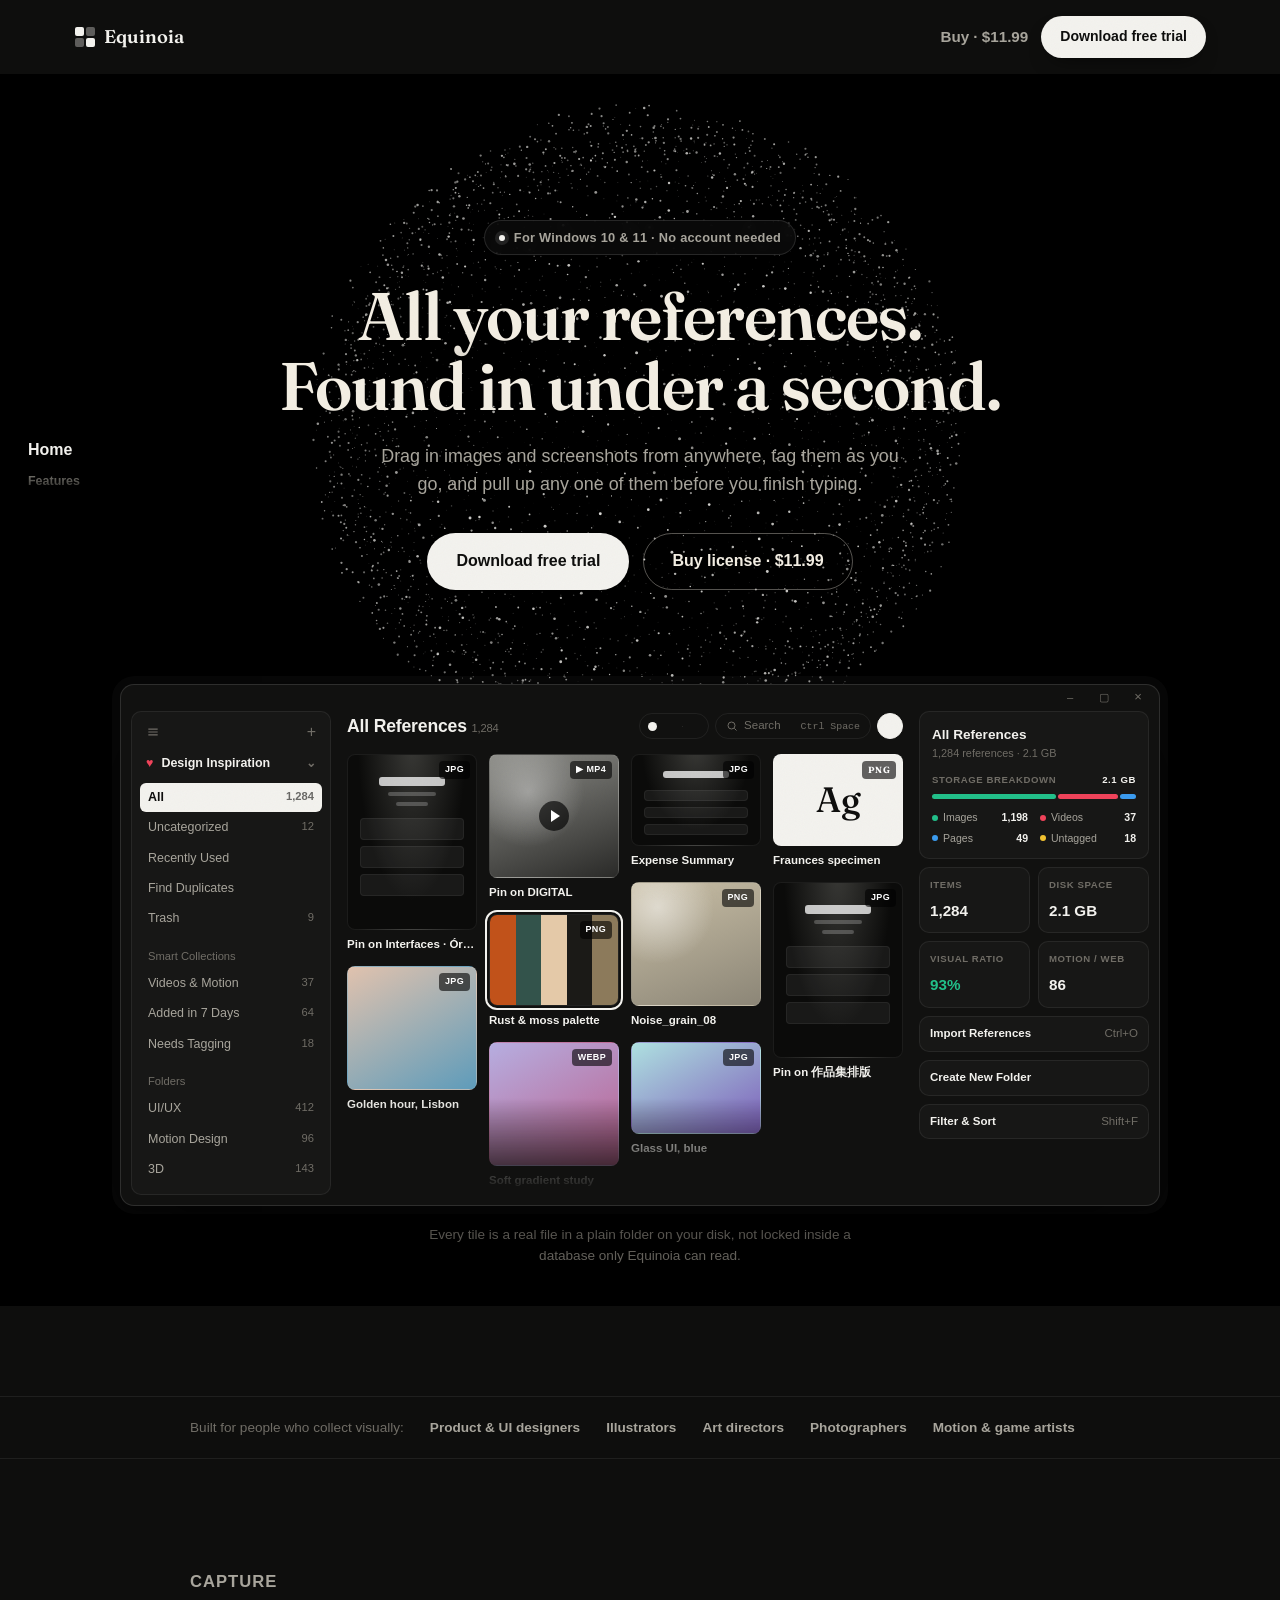
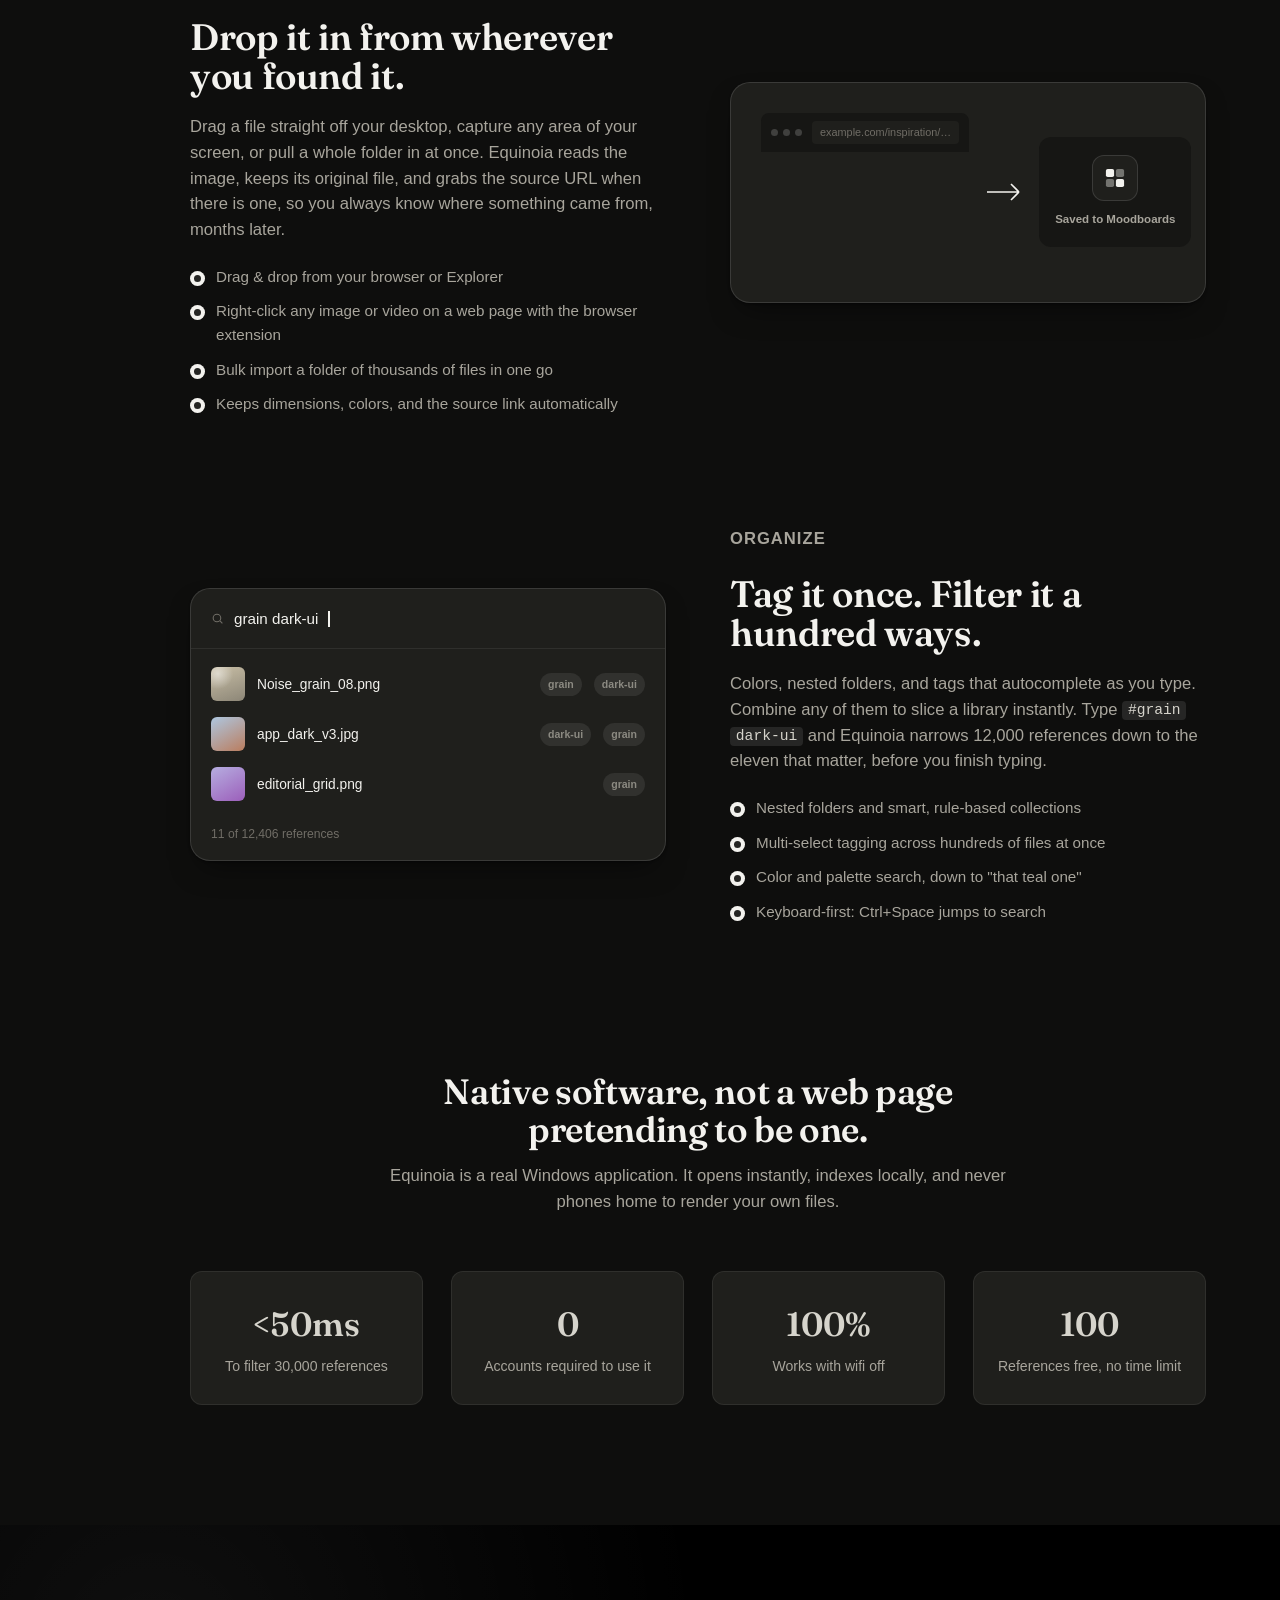
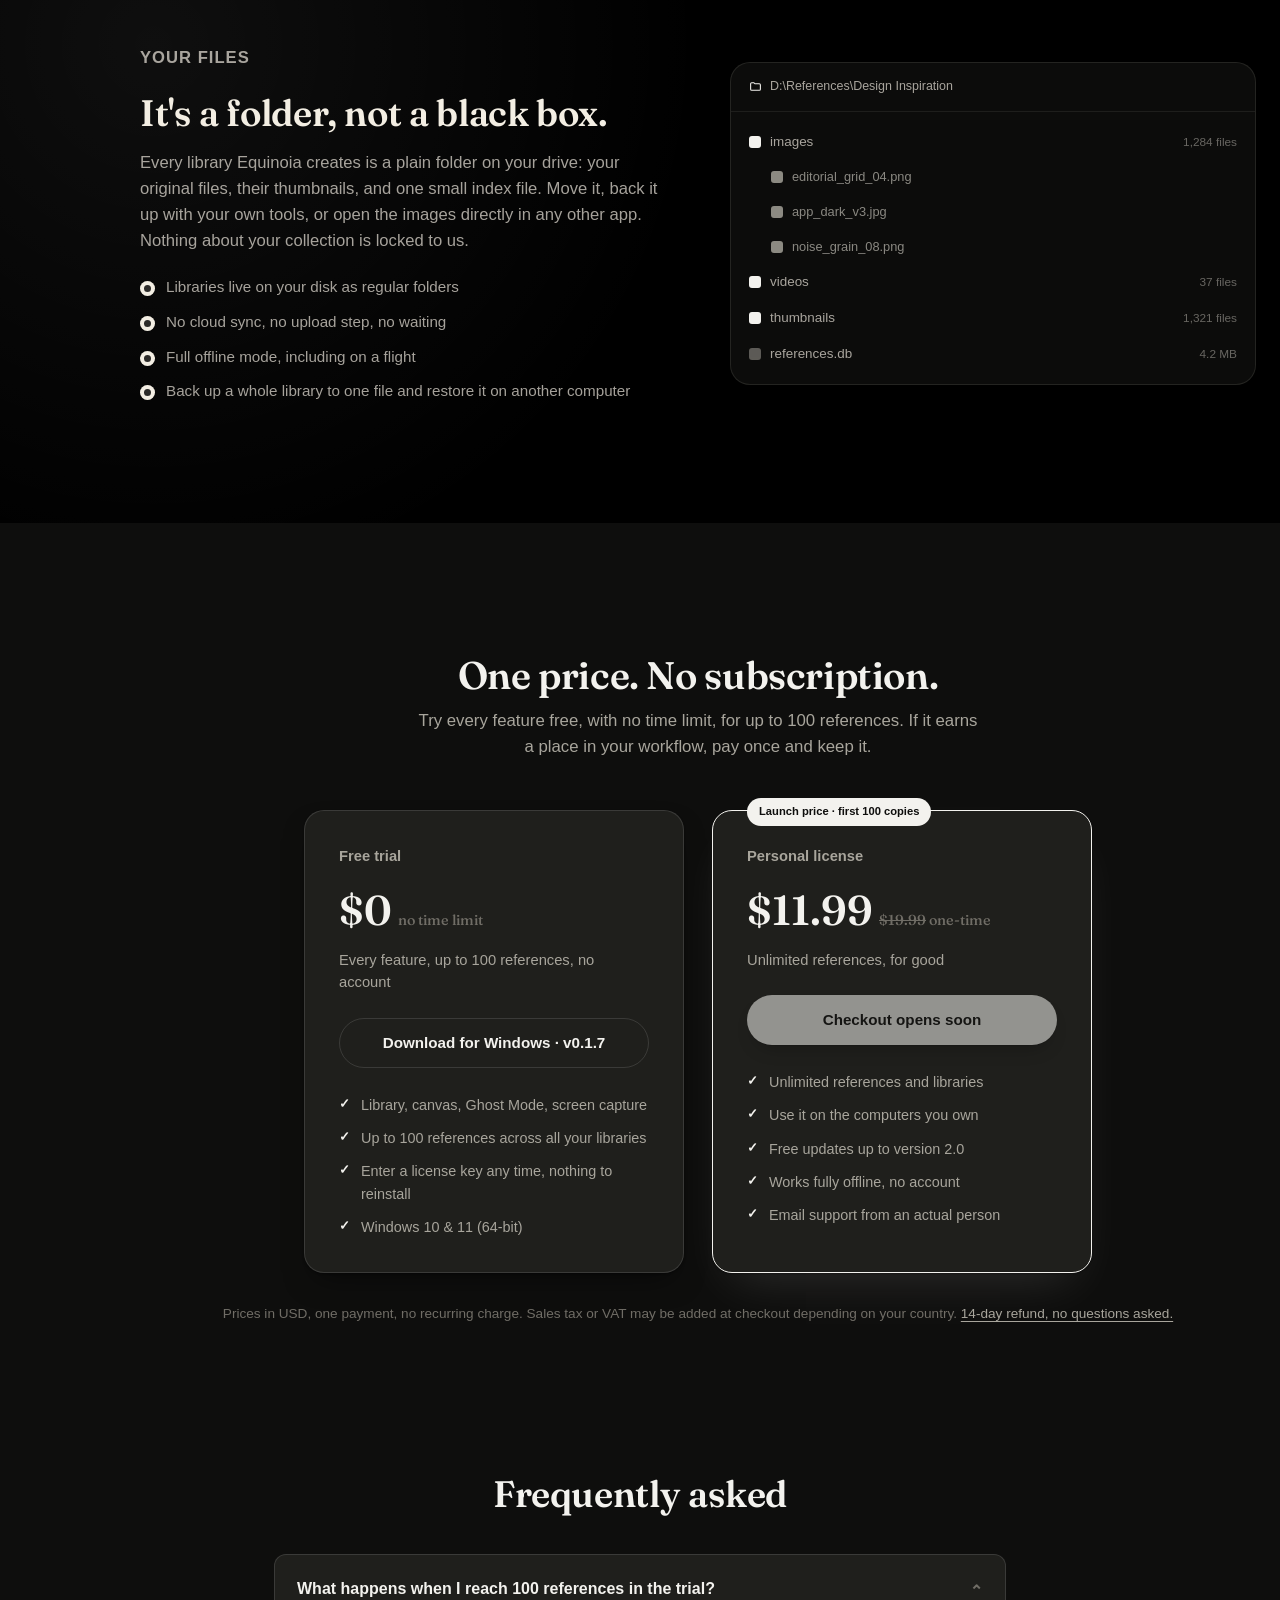
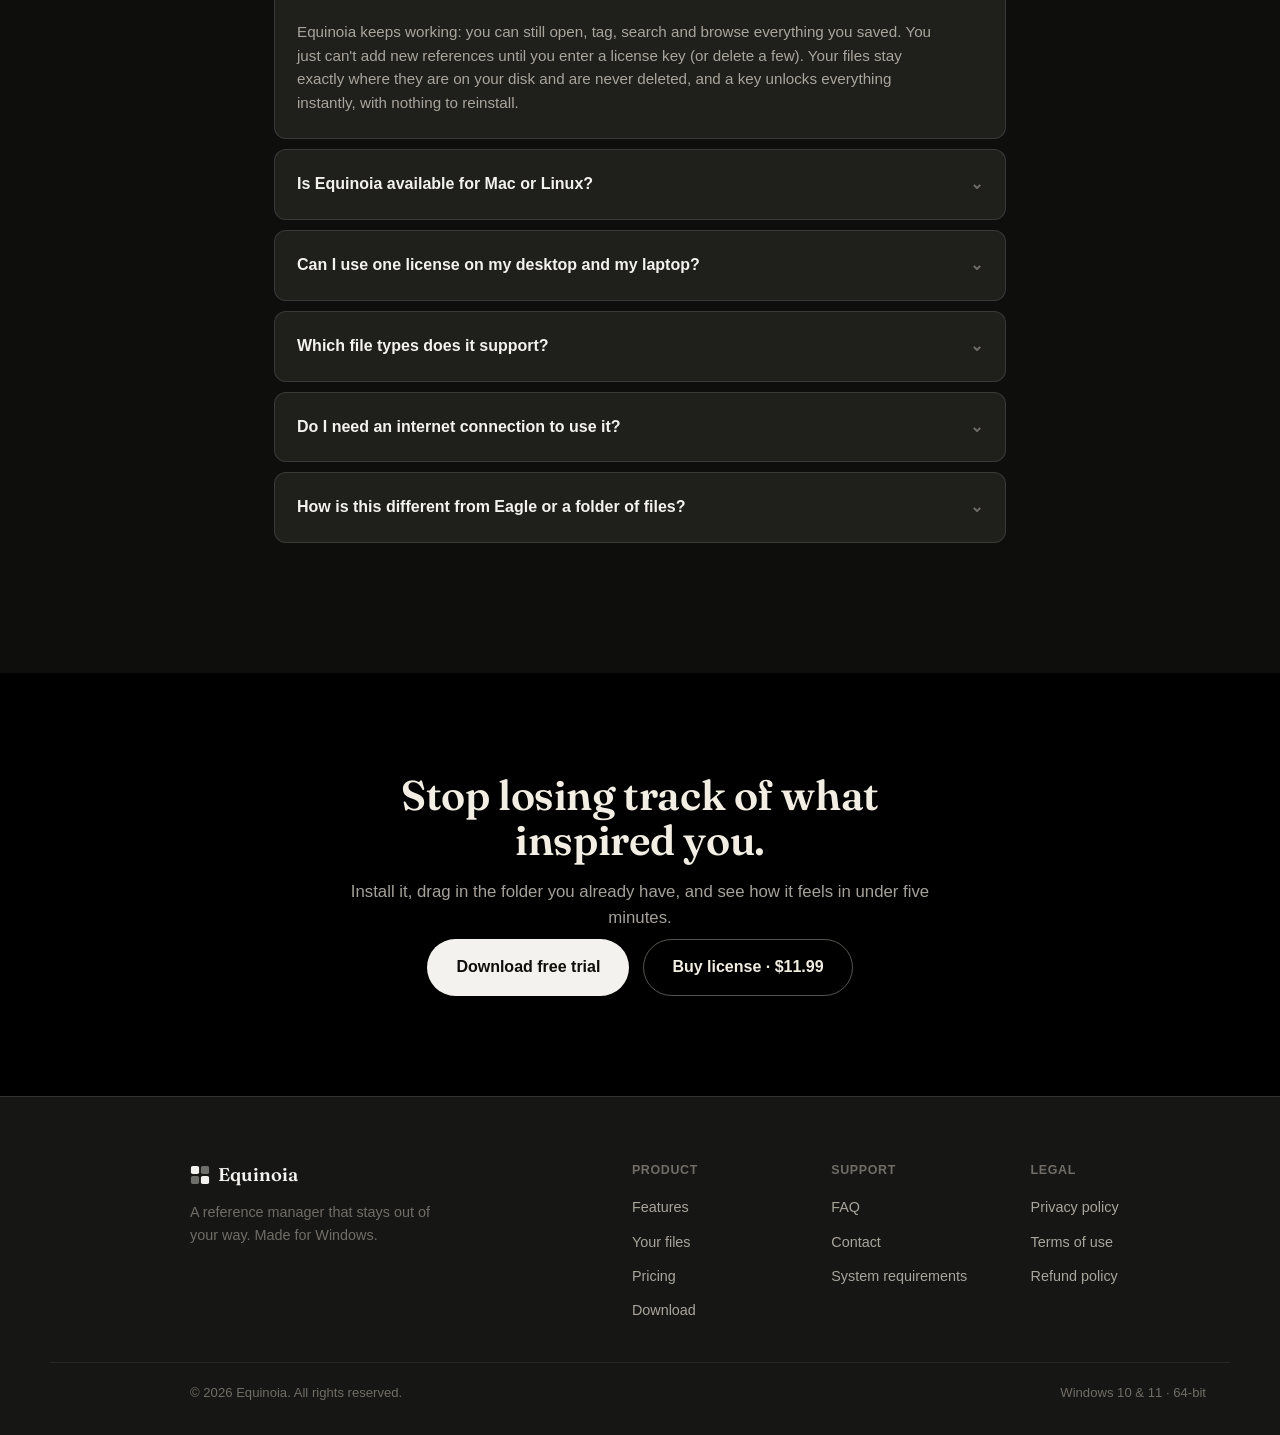
==== commit 673dc669: "feat(hero): model the app window mockup on the real Equinoia UI Sidebar, reference grid with file-ty" ====
--- a/index.html
+++ b/index.html
@@ -89,81 +89,97 @@
     </div>
 
     <div class="hero-shot reveal">
-      <div class="app-window">
-        <div class="app-titlebar">
-          <div class="app-title">
-            <svg width="14" height="14" viewBox="0 0 22 22" fill="none" aria-hidden="true">
-              <rect x="1" y="1" width="9" height="9" rx="2" fill="currentColor"/>
-              <rect x="12" y="1" width="9" height="9" rx="2" fill="currentColor" opacity="0.4"/>
-              <rect x="1" y="12" width="9" height="9" rx="2" fill="currentColor" opacity="0.4"/>
-              <rect x="12" y="12" width="9" height="9" rx="2" fill="currentColor"/>
-            </svg>
-            Equinoia · Design Inspiration
-          </div>
-          <div class="win-controls" aria-hidden="true">
-            <span class="wc">–</span>
-            <span class="wc">▢</span>
-            <span class="wc wc-close">×</span>
-          </div>
+      <div class="app-window" aria-hidden="true">
+        <div class="win-controls">
+          <span class="wc">–</span>
+          <span class="wc">▢</span>
+          <span class="wc wc-close">×</span>
         </div>
         <div class="app-body">
-          <aside class="app-sidebar">
-            <div class="sidebar-search">
-              <svg width="13" height="13" viewBox="0 0 24 24" fill="none" stroke="currentColor" stroke-width="2"><circle cx="11" cy="11" r="7"/><line x1="21" y1="21" x2="16.6" y2="16.6"/></svg>
-              Search references…
+          <aside class="app-sidebar app-panel">
+            <div class="sb-top">
+              <svg width="14" height="14" viewBox="0 0 24 24" fill="none" stroke="currentColor" stroke-width="2"><line x1="4" y1="7" x2="20" y2="7"/><line x1="4" y1="12" x2="20" y2="12"/><line x1="4" y1="17" x2="20" y2="17"/></svg>
+              <span class="sb-top-right">+</span>
             </div>
-            <div class="sidebar-group">
-              <p class="sidebar-label">Libraries</p>
-              <ul>
-                <li class="active">Design Inspiration</li>
-                <li>Photography</li>
-                <li>Client: Northwind</li>
+            <div class="sb-library"><span class="sb-heart">♥</span> Design Inspiration <span class="sb-caret">⌄</span></div>
+            <ul class="sb-list">
+              <li class="active">All <span class="count">1,284</span></li>
+              <li>Uncategorized <span class="count">12</span></li>
+              <li>Recently Used</li>
+              <li>Find Duplicates</li>
+              <li>Trash <span class="count">9</span></li>
+            </ul>
+            <p class="sb-label">Smart Collections</p>
+            <ul class="sb-list">
+              <li>Videos &amp; Motion <span class="count">37</span></li>
+              <li>Added in 7 Days <span class="count">64</span></li>
+              <li>Needs Tagging <span class="count">18</span></li>
+            </ul>
+            <p class="sb-label">Folders</p>
+            <ul class="sb-list">
+              <li>UI/UX <span class="count">412</span></li>
+              <li>Motion Design <span class="count">96</span></li>
+              <li>3D <span class="count">143</span></li>
+            </ul>
+          </aside>
+
+          <div class="app-main">
+            <div class="main-toolbar">
+              <p class="main-title">All References <span>1,284</span></p>
+              <div class="main-tools">
+                <span class="tool-slider"><i></i></span>
+                <span class="tool-search">
+                  <svg width="12" height="12" viewBox="0 0 24 24" fill="none" stroke="currentColor" stroke-width="2"><circle cx="11" cy="11" r="7"/><line x1="21" y1="21" x2="16.6" y2="16.6"/></svg>
+                  Search <kbd>Ctrl Space</kbd>
+                </span>
+                <span class="tool-btn"></span>
+              </div>
+            </div>
+            <div class="ref-grid">
+              <div class="ref-col">
+                <figure class="ref"><div class="thumb th-site s-tall"><span class="badge">JPG</span><b></b><i></i><i class="short"></i><u></u><u></u><u></u></div><figcaption>Pin on Interfaces · Órbita</figcaption></figure>
+                <figure class="ref"><div class="thumb t-shot s-mid" style="--h:24;--h2:200;"><span class="badge">JPG</span></div><figcaption>Golden hour, Lisbon</figcaption></figure>
+              </div>
+              <div class="ref-col">
+                <figure class="ref"><div class="thumb th-video s-mid"><span class="badge">▶ MP4</span><span class="play"></span></div><figcaption>Pin on DIGITAL</figcaption></figure>
+                <figure class="ref is-selected"><div class="thumb t-palette s-short"><span class="badge">PNG</span><i style="--c:#C1521A"></i><i style="--c:#33534B"></i><i style="--c:#E4C9A8"></i><i style="--c:#1B1A17"></i><i style="--c:#8C7A5B"></i></div><figcaption>Rust &amp; moss palette</figcaption></figure>
+                <figure class="ref"><div class="thumb t-shot s-mid" style="--h:250;--h2:330;"><span class="badge">WEBP</span></div><figcaption>Soft gradient study</figcaption></figure>
+              </div>
+              <div class="ref-col">
+                <figure class="ref"><div class="thumb th-site th-pricing s-short"><span class="badge">JPG</span><b></b><u></u><u></u><u></u></div><figcaption>Expense Summary</figcaption></figure>
+                <figure class="ref"><div class="thumb t-texture s-mid"><span class="badge">PNG</span></div><figcaption>Noise_grain_08</figcaption></figure>
+                <figure class="ref"><div class="thumb t-shot s-short" style="--h:180;--h2:260;"><span class="badge">JPG</span></div><figcaption>Glass UI, blue</figcaption></figure>
+              </div>
+              <div class="ref-col">
+                <figure class="ref"><div class="thumb t-type s-short"><span class="badge">PNG</span>Ag</div><figcaption>Fraunces specimen</figcaption></figure>
+                <figure class="ref"><div class="thumb th-site s-tall"><span class="badge">JPG</span><b></b><i></i><i class="short"></i><u></u><u></u><u></u></div><figcaption>Pin on 作品集排版</figcaption></figure>
+              </div>
+            </div>
+          </div>
+
+          <aside class="app-inspector">
+            <div class="app-panel insp-card">
+              <p class="insp-title">All References</p>
+              <p class="insp-sub">1,284 references · 2.1 GB</p>
+              <p class="insp-label">Storage breakdown <span>2.1 GB</span></p>
+              <div class="insp-bar"><i style="--w:62%;--c:#22C08A"></i><i style="--w:30%;--c:#F0435A"></i><i style="--w:8%;--c:#3B9CF0"></i></div>
+              <ul class="insp-legend">
+                <li><i style="--c:#22C08A"></i>Images <b>1,198</b></li>
+                <li><i style="--c:#F0435A"></i>Videos <b>37</b></li>
+                <li><i style="--c:#3B9CF0"></i>Pages <b>49</b></li>
+                <li><i style="--c:#F2C230"></i>Untagged <b>18</b></li>
               </ul>
             </div>
-            <div class="sidebar-group">
-              <p class="sidebar-label">Folders</p>
-              <ul>
-                <li>Moodboards <span class="count">86</span></li>
-                <li>UI patterns <span class="count">214</span></li>
-                <li>Color palettes <span class="count">37</span></li>
-                <li>Type specimens <span class="count">52</span></li>
-                <li>Textures <span class="count">93</span></li>
-              </ul>
+            <div class="insp-stats">
+              <div class="app-panel"><p class="insp-label">Items</p><p class="insp-num">1,284</p></div>
+              <div class="app-panel"><p class="insp-label">Disk space</p><p class="insp-num">2.1 GB</p></div>
+              <div class="app-panel"><p class="insp-label">Visual ratio</p><p class="insp-num insp-green">93%</p></div>
+              <div class="app-panel"><p class="insp-label">Motion / web</p><p class="insp-num">86</p></div>
             </div>
-            <div class="sidebar-group">
-              <p class="sidebar-label">Tags</p>
-              <div class="tag-pills">
-                <span>editorial</span><span>dark-ui</span><span>grain</span><span>3d</span><span>type-led</span>
-              </div>
-            </div>
+            <p class="insp-action app-panel">Import References <span>Ctrl+O</span></p>
+            <p class="insp-action app-panel">Create New Folder</p>
+            <p class="insp-action app-panel">Filter &amp; Sort <span>Shift+F</span></p>
           </aside>
-          <div class="app-main">
-            <div class="grid-toolbar">
-              <span>Moodboards <span class="dim">· 86 items</span></span>
-              <span class="dim">Sort: Recently added</span>
-            </div>
-            <div class="tile-grid" aria-hidden="true">
-              <div class="tile t-shot span-a" style="--h:16;--h2:210;"></div>
-              <div class="tile t-ui span-b"><span></span><span></span><span class="short"></span></div>
-              <div class="tile t-shot span-c is-selected" style="--h:250;--h2:35;"></div>
-              <div class="tile t-palette span-a">
-                <i style="--c:#C1521A"></i><i style="--c:#33534B"></i><i style="--c:#E4C9A8"></i><i style="--c:#1B1A17"></i><i style="--c:#8C7A5B"></i>
-              </div>
-              <div class="tile t-type span-b">Aa</div>
-              <div class="tile t-shot span-c" style="--h:340;--h2:95;"></div>
-              <div class="tile t-shot span-b" style="--h:180;--h2:260;"></div>
-              <div class="tile t-texture span-a"></div>
-              <div class="tile t-shot span-b" style="--h:20;--h2:280;"></div>
-              <div class="tile t-ui span-a"><span></span><span class="short"></span><span></span></div>
-              <div class="tile t-shot span-c" style="--h:60;--h2:200;"></div>
-              <div class="tile t-palette span-b">
-                <i style="--c:#3E5C55"></i><i style="--c:#C1521A"></i><i style="--c:#F0D9C9"></i><i style="--c:#22201A"></i>
-              </div>
-              <div class="tile t-shot span-a" style="--h:300;--h2:140;"></div>
-              <div class="tile t-texture span-b"></div>
-              <div class="tile t-type span-c">Ag</div>
-            </div>
-          </div>
         </div>
       </div>
       <p class="app-window-caption">Every tile is a real file in a plain folder on your disk, not locked inside a database only Equinoia can read.</p>
--- a/css/styles.css
+++ b/css/styles.css
@@ -379,180 +379,270 @@
   flex-wrap: wrap;
 }
 
-/* app window mockup: sits over the lower edge of the sphere */
+/* app window mockup, modeled on the real Equinoia UI: sidebar, reference grid, inspector */
 
 .hero-shot{
   position: relative;
   z-index: 1;
-  max-width: 1080px;
+  max-width: 1120px;
   margin: -110px auto 0;
 }
 
 .app-window{
+  position: relative;
   border-radius: 14px;
   overflow: hidden;
-  background: var(--bg);
+  background: #111110;
   border: 1px solid var(--line);
   box-shadow: var(--shadow-window), 0 0 0 8px rgba(243,242,238,0.03);
-}
-
-.app-titlebar{
-  display: flex;
-  align-items: center;
-  justify-content: space-between;
-  padding: 7px 6px 7px 14px;
-  background: var(--bg-alt);
-  border-bottom: 1px solid var(--line-soft);
-}
-.app-title{
-  display: flex;
-  align-items: center;
-  gap: 8px;
+  text-align: left;
   font-size: 0.78rem;
-  font-weight: 500;
   color: var(--ink-soft);
 }
-.app-title svg{ color: var(--accent); }
-
-.win-controls{ display: flex; align-items: center; }
+
+.win-controls{
+  position: absolute;
+  top: 2px;
+  right: 4px;
+  display: flex;
+}
 .wc{
-  width: 40px;
-  height: 26px;
+  width: 34px;
+  height: 22px;
   display: flex;
   align-items: center;
   justify-content: center;
-  font-size: 0.72rem;
+  font-size: 0.7rem;
   color: var(--ink-faint);
 }
-.wc-close{ font-size: 0.85rem; }
+.wc-close{ font-size: 0.82rem; }
 
 .app-body{
   display: grid;
-  grid-template-columns: 220px 1fr;
-  height: 480px;
-  background: var(--paper);
-}
-
+  grid-template-columns: 200px 1fr 230px;
+  gap: 12px;
+  height: 520px;
+  padding: 26px 10px 10px;
+}
+
+.app-panel{
+  background: #171716;
+  border: 1px solid var(--line-soft);
+  border-radius: 10px;
+}
+
+/* sidebar */
 .app-sidebar{
-  border-right: 1px solid var(--line-soft);
-  padding: 16px 14px;
-  background: var(--bg-alt);
+  padding: 10px 8px;
+  overflow: hidden;
+}
+.sb-top{
+  display: flex;
+  justify-content: space-between;
+  align-items: center;
+  padding: 2px 6px 10px;
+  color: var(--ink-faint);
+}
+.sb-top-right{ font-size: 1rem; line-height: 1; }
+.sb-library{
+  display: flex;
+  align-items: center;
+  gap: 8px;
+  padding: 4px 6px 10px;
+  font-weight: 600;
+  color: var(--ink);
+}
+.sb-heart{ color: #F0435A; }
+.sb-caret{ margin-left: auto; color: var(--ink-faint); }
+.sb-list{ display: flex; flex-direction: column; gap: 1px; }
+.sb-list li{
+  display: flex;
+  justify-content: space-between;
+  padding: 5px 8px;
+  border-radius: 6px;
+}
+.sb-list li.active{
+  background: var(--accent);
+  color: var(--bg);
+  font-weight: 600;
+}
+.sb-list .count{ color: var(--ink-faint); font-size: 0.7rem; }
+.sb-list li.active .count{ color: var(--bg); opacity: 0.6; }
+.sb-label{
+  margin: 14px 8px 4px;
+  font-size: 0.7rem;
+  color: var(--ink-faint);
+}
+
+/* main grid */
+.app-main{
+  min-width: 0;
+  overflow: hidden;
+  padding: 2px 4px 0;
+  /* the grid runs off the bottom edge like a scrolled library */
+  -webkit-mask-image: linear-gradient(to bottom, #000 80%, transparent);
+          mask-image: linear-gradient(to bottom, #000 80%, transparent);
+}
+.main-toolbar{
+  display: flex;
+  justify-content: space-between;
+  align-items: center;
+  gap: 12px;
+  margin-bottom: 14px;
+}
+.main-title{
+  margin: 0;
+  font-size: 1.1rem;
+  font-weight: 700;
+  color: var(--ink);
+  letter-spacing: -0.01em;
+  white-space: nowrap;
+}
+.main-title span{ font-size: 0.7rem; font-weight: 400; color: var(--ink-faint); }
+.main-tools{ display: flex; align-items: center; gap: 6px; }
+.tool-slider, .tool-search, .tool-btn{
+  height: 26px;
+  border: 1px solid var(--line-soft);
+  border-radius: 999px;
+  display: flex;
+  align-items: center;
+}
+.tool-slider{ width: 70px; padding: 0 8px; }
+.tool-slider i{ width: 9px; height: 9px; border-radius: 50%; background: var(--ink); box-shadow: 30px 0 0 -4px var(--line); }
+.tool-search{ gap: 6px; padding: 0 10px; color: var(--ink-faint); font-size: 0.72rem; }
+.tool-search kbd{ font-family: ui-monospace, "SF Mono", Consolas, monospace; font-size: 0.62rem; margin-left: 14px; }
+.tool-btn{ width: 26px; background: var(--accent); border-color: var(--accent); }
+
+.ref-grid{
+  display: grid;
+  grid-template-columns: repeat(4, 1fr);
+  gap: 12px;
+  align-items: start;
+}
+.ref-col{ display: flex; flex-direction: column; gap: 12px; min-width: 0; }
+.ref{ margin: 0; }
+.ref figcaption{
+  margin-top: 6px;
+  font-size: 0.72rem;
+  font-weight: 600;
+  color: var(--ink);
+  white-space: nowrap;
+  overflow: hidden;
+  text-overflow: ellipsis;
+}
+.thumb{
+  position: relative;
+  border-radius: 8px;
+  overflow: hidden;
+  border: 1px solid var(--line-soft);
+}
+.s-short{ height: 92px; }
+.s-mid{ height: 124px; }
+.s-tall{ height: 176px; }
+.ref.is-selected .thumb{ outline: 2px solid var(--accent); outline-offset: 2px; }
+
+.badge{
+  position: absolute;
+  top: 6px;
+  right: 6px;
+  z-index: 1;
+  padding: 2px 6px;
+  border-radius: 4px;
+  background: rgba(0,0,0,0.6);
+  color: #fff;
+  font-size: 0.56rem;
+  font-weight: 700;
+  letter-spacing: 0.04em;
+}
+
+/* fake dark web-page screenshots, like most real saved references */
+.th-site{
+  background: radial-gradient(ellipse at 50% -10%, #3a3a37, #0b0b0a 60%);
+  padding: 22px 12px 10px;
   display: flex;
   flex-direction: column;
-  gap: 20px;
-  text-align: left;
-}
-
-.sidebar-search{
-  display: flex;
-  align-items: center;
-  gap: 8px;
-  font-size: 0.76rem;
-  white-space: nowrap;
-  color: var(--ink-faint);
-  background: var(--paper);
-  border: 1px solid var(--line);
-  border-radius: 7px;
-  padding: 7px 10px;
-}
-
-.sidebar-label{
-  font-size: 0.66rem;
+  align-items: center;
+  gap: 6px;
+}
+.th-site b{ width: 64%; height: 9px; border-radius: 3px; background: rgba(255,255,255,0.75); }
+.th-site i{ width: 46%; height: 4px; border-radius: 2px; background: rgba(255,255,255,0.22); }
+.th-site i.short{ width: 30%; }
+.th-site u{ width: 100%; height: 22px; border-radius: 4px; background: rgba(255,255,255,0.06); border: 1px solid rgba(255,255,255,0.06); }
+.th-site u:first-of-type{ margin-top: 6px; }
+.th-pricing{ padding-top: 16px; }
+.th-pricing u{ height: 14px; }
+
+.th-video{
+  background:
+    radial-gradient(circle at 30% 30%, rgba(255,255,255,0.35), transparent 45%),
+    linear-gradient(160deg, #8d8d88, #2a2a28);
+}
+.play{
+  position: absolute;
+  top: 50%; left: 50%;
+  width: 30px; height: 30px;
+  margin: -15px 0 0 -15px;
+  border-radius: 50%;
+  background: rgba(0,0,0,0.65);
+}
+.play::after{
+  content: "";
+  position: absolute;
+  left: 12px; top: 9px;
+  border-left: 9px solid #fff;
+  border-top: 6px solid transparent;
+  border-bottom: 6px solid transparent;
+}
+
+.t-palette{ display: flex; align-items: stretch; }
+.t-palette i{ flex: 1; background: var(--c); }
+.t-type{
+  background: var(--accent);
+  color: var(--bg);
+  display: flex;
+  align-items: center;
+  justify-content: center;
+  font-family: var(--font-display);
+  font-size: 2.2rem;
+  font-weight: 500;
+}
+
+/* inspector */
+.app-inspector{ display: flex; flex-direction: column; gap: 8px; min-width: 0; }
+.insp-card{ padding: 12px; }
+.insp-title{ margin: 0; font-weight: 700; color: var(--ink); font-size: 0.85rem; }
+.insp-sub{ margin: 0 0 12px; font-size: 0.68rem; color: var(--ink-faint); }
+.insp-label{
+  margin: 0 0 6px;
+  display: flex;
+  justify-content: space-between;
+  font-size: 0.6rem;
   font-weight: 700;
   letter-spacing: 0.06em;
   text-transform: uppercase;
   color: var(--ink-faint);
-  margin: 0 0 8px;
-}
-
-.sidebar-group ul{ display: flex; flex-direction: column; gap: 4px; }
-.sidebar-group li{
-  font-size: 0.8rem;
-  color: var(--ink-soft);
-  padding: 5px 8px;
-  border-radius: 6px;
-  display: flex;
-  justify-content: space-between;
-}
-.sidebar-group li.active{
-  background: var(--accent-soft);
-  color: var(--accent-dark);
-  font-weight: 600;
-}
-.sidebar-group li .count{ color: var(--ink-faint); font-weight: 400; }
-
-.tag-pills{ display: flex; flex-wrap: wrap; gap: 6px; }
-.tag-pills span{
-  font-size: 0.68rem;
-  padding: 4px 9px;
-  border-radius: 999px;
-  background: var(--paper);
-  color: var(--ink-soft);
-}
-
-.app-main{
-  padding: 16px 18px 0;
-  display: flex;
-  flex-direction: column;
-  gap: 12px;
-  min-width: 0;
-  overflow: hidden;
-  /* tiles run off the bottom edge like a scrolled library */
-  -webkit-mask-image: linear-gradient(to bottom, #000 78%, transparent);
-          mask-image: linear-gradient(to bottom, #000 78%, transparent);
-}
-
-.grid-toolbar{
-  display: flex;
-  justify-content: space-between;
-  align-items: center;
-  font-size: 0.8rem;
+}
+.insp-label span{ color: var(--ink); }
+.insp-bar{ display: flex; gap: 2px; height: 5px; margin-bottom: 10px; }
+.insp-bar i{ width: var(--w); background: var(--c); border-radius: 3px; }
+.insp-legend{ display: grid; grid-template-columns: 1fr 1fr; gap: 4px 12px; font-size: 0.66rem; }
+.insp-legend li{ display: flex; align-items: center; gap: 5px; }
+.insp-legend i{ width: 6px; height: 6px; border-radius: 50%; background: var(--c); }
+.insp-legend b{ margin-left: auto; color: var(--ink); font-weight: 600; }
+.insp-stats{ display: grid; grid-template-columns: 1fr 1fr; gap: 8px; }
+.insp-stats .app-panel{ padding: 10px; }
+.insp-num{ margin: 0; font-size: 0.95rem; font-weight: 700; color: var(--ink); }
+.insp-green{ color: #22C08A; }
+.insp-action{
+  margin: 0;
+  padding: 8px 10px;
+  font-size: 0.72rem;
   font-weight: 600;
   color: var(--ink);
-}
-.grid-toolbar .dim{ color: var(--ink-faint); font-weight: 400; }
-
-.tile-grid{
-  display: grid;
-  grid-template-columns: repeat(5, 1fr);
-  grid-auto-rows: 8px;
-  grid-auto-flow: dense;
-  gap: 10px;
-}
-.span-a{ grid-row-end: span 15; }
-.span-b{ grid-row-end: span 20; }
-.span-c{ grid-row-end: span 26; }
-
-.t-palette{ display: flex; align-items: stretch; }
-.t-palette i{ flex: 1; background: var(--c); }
-.t-ui{
-  background: #181815;
-  border: 1px solid var(--line-soft);
-  padding: 12px;
-  display: flex;
-  flex-direction: column;
-  gap: 8px;
-}
-.t-ui span{
-  height: 8px;
-  border-radius: 3px;
-  background: var(--line);
-}
-.t-ui span.short{ width: 55%; }
-.t-type{
-  background: var(--accent);
-  color: var(--bg);
-  display: flex;
-  align-items: center;
-  justify-content: center;
-  font-family: var(--font-display);
-  font-size: 2.2rem;
-  font-weight: 500;
-}
-.tile.is-selected{
-  outline: 2px solid var(--accent);
-  outline-offset: 2px;
-}
+  display: flex;
+  justify-content: space-between;
+}
+.insp-action span{ color: var(--ink-faint); font-weight: 400; }
 
 .app-window-caption{
   text-align: center;
@@ -1093,6 +1183,12 @@
   .footer-bottom{
     padding-left: 140px;
   }
+  .hero{ padding-inline: 120px; }
+}
+
+@media (max-width: 1060px){
+  .app-body{ grid-template-columns: 190px 1fr; }
+  .app-inspector{ display: none; }
 }
 
 @media (max-width: 760px){
@@ -1101,9 +1197,11 @@
   .mobile-menu.open{ display: flex; }
   .hero-stage{ min-height: auto; padding: 64px 0 120px; }
   .hero-shot{ margin-top: -80px; }
-  .app-body{ grid-template-columns: 1fr; height: 360px; }
+  .app-body{ grid-template-columns: 1fr; height: 400px; }
   .app-sidebar{ display: none; }
-  .tile-grid{ grid-template-columns: repeat(3, 1fr); }
+  .ref-grid{ grid-template-columns: repeat(3, 1fr); }
+  .ref-col:nth-child(4){ display: none; }
+  .tool-slider, .tool-search kbd{ display: none; }
   .import-card{ flex-direction: column; }
   .pricing-grid{ grid-template-columns: 1fr; }
   .footer-cols{ grid-template-columns: 1fr 1fr; }
@@ -1112,8 +1210,8 @@
 
 @media (max-width: 520px){
   .stats-grid{ grid-template-columns: 1fr 1fr; }
-  .tile-grid{ grid-template-columns: repeat(2, 1fr); }
-  .app-title{ font-size: 0.72rem; }
+  .ref-grid{ grid-template-columns: repeat(2, 1fr); }
+  .ref-col:nth-child(3){ display: none; }
   .hero-actions{ flex-direction: column; align-items: stretch; }
   .hero-actions .btn{ width: 100%; }
 }
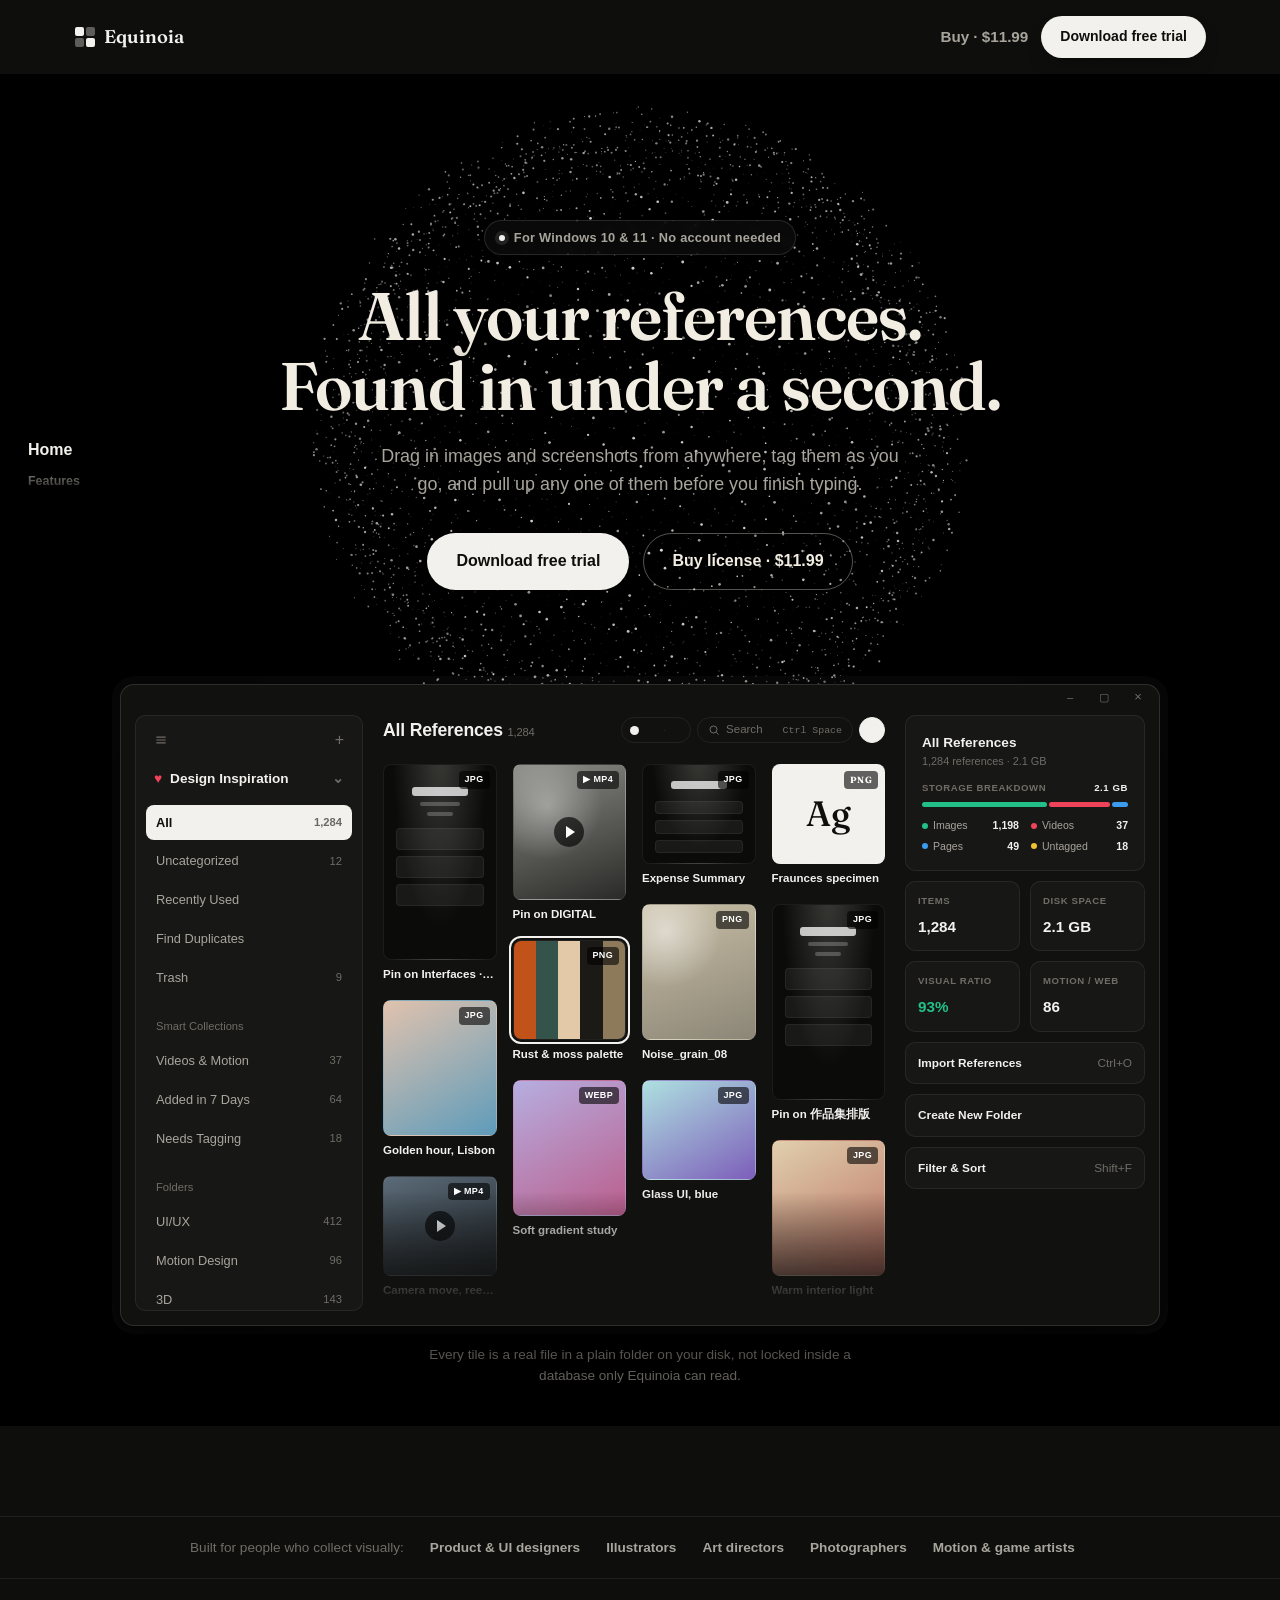
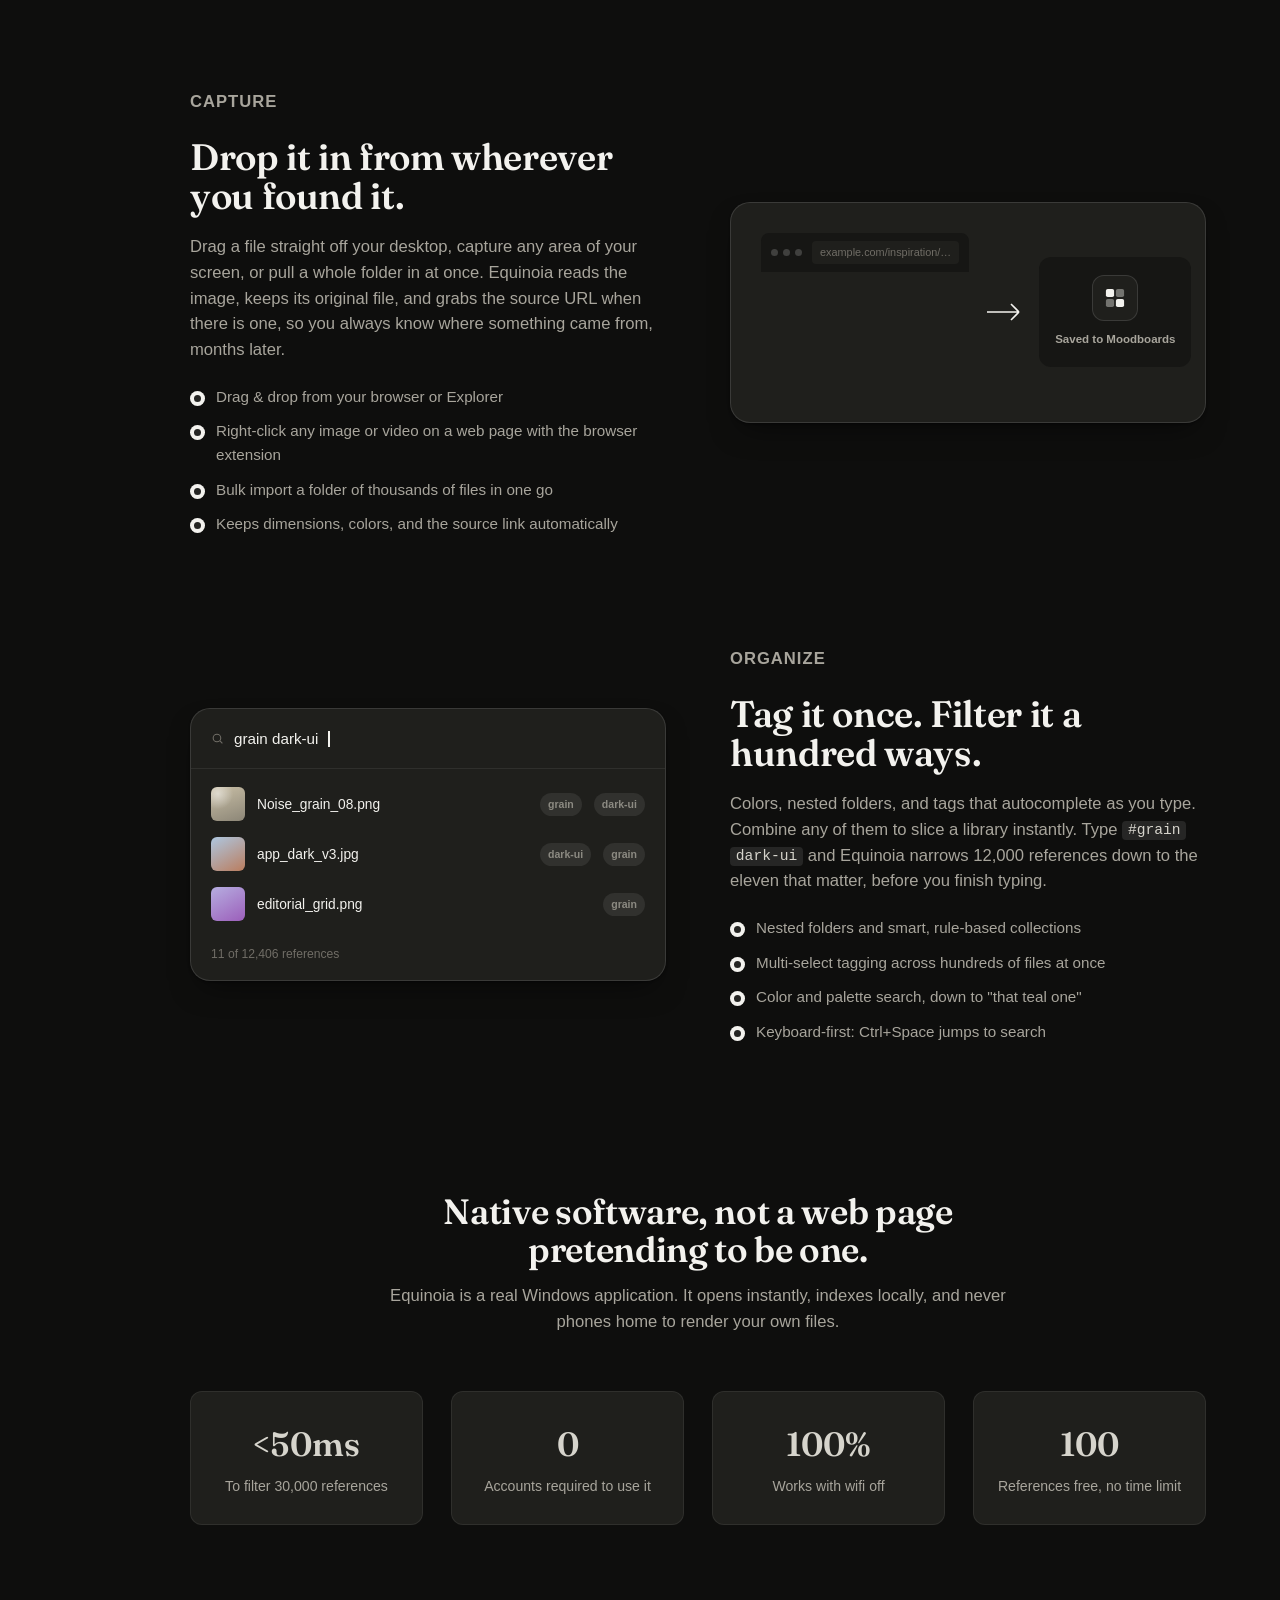
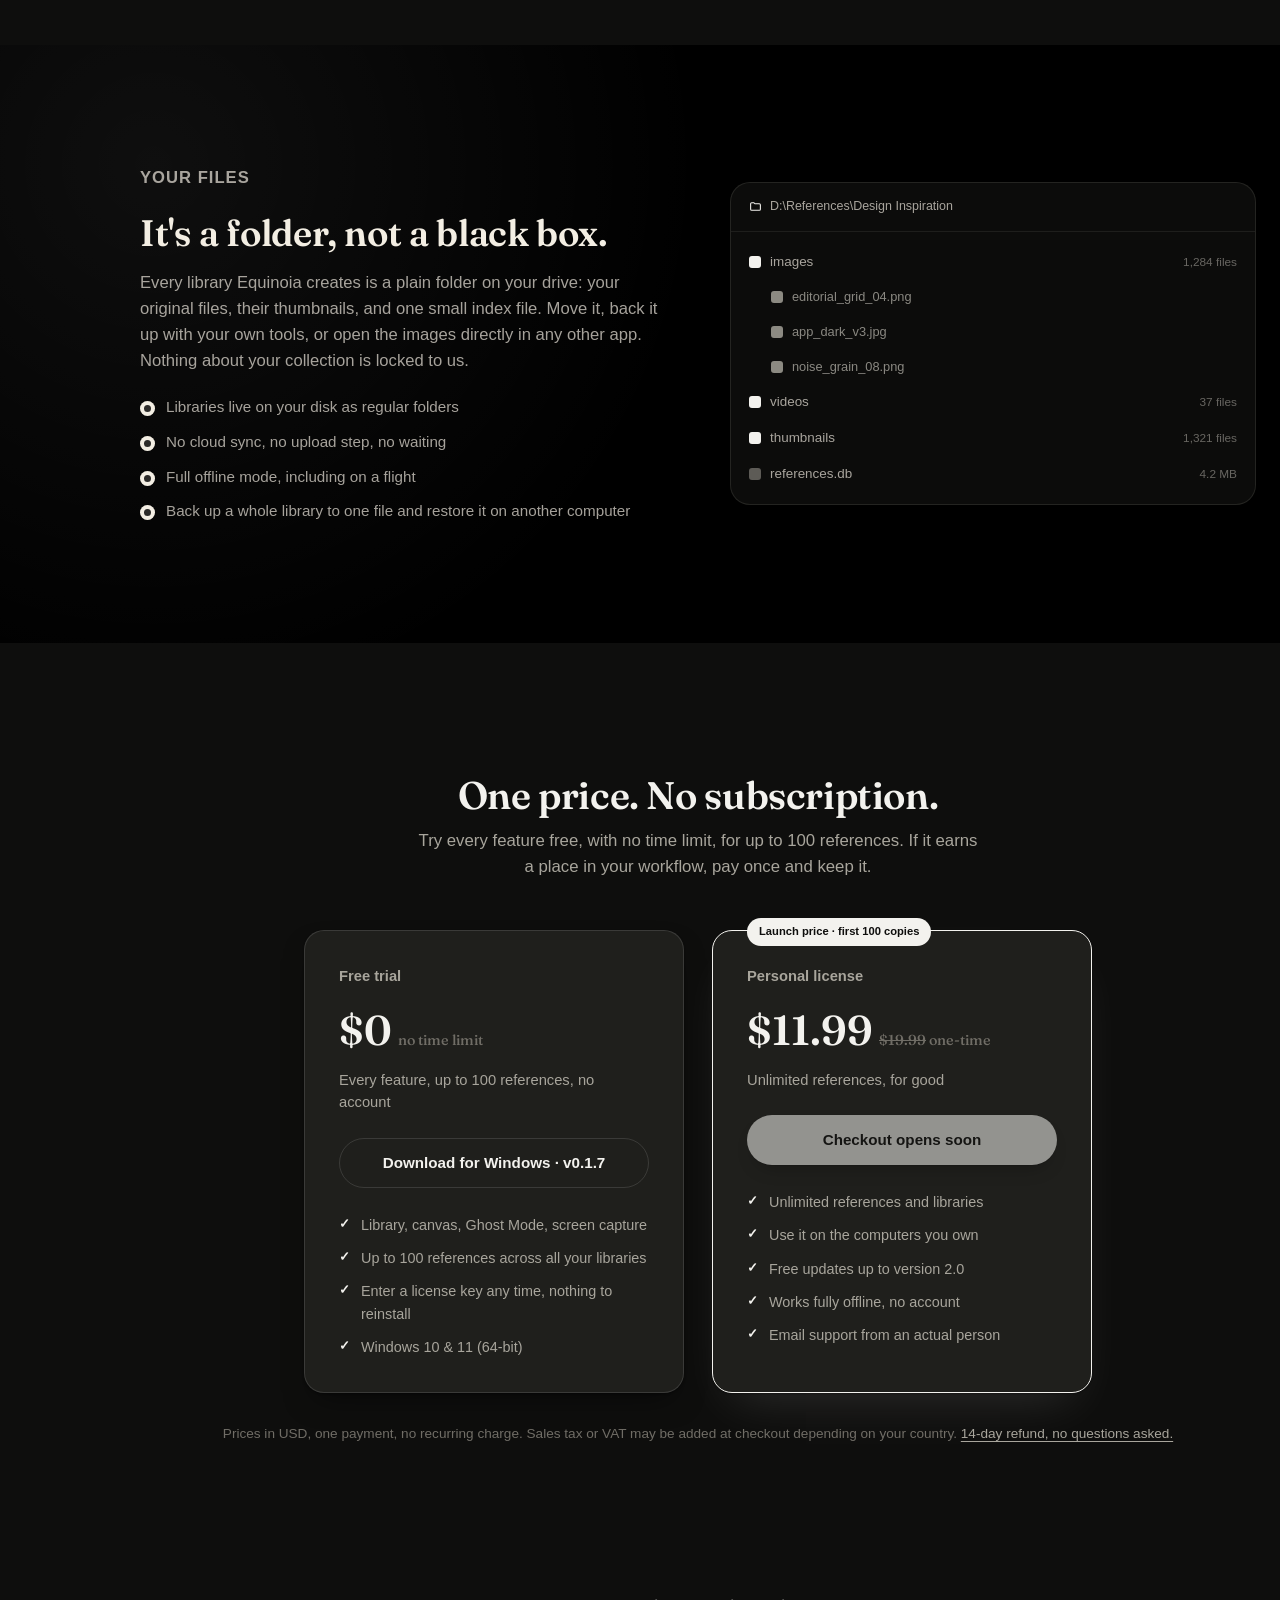
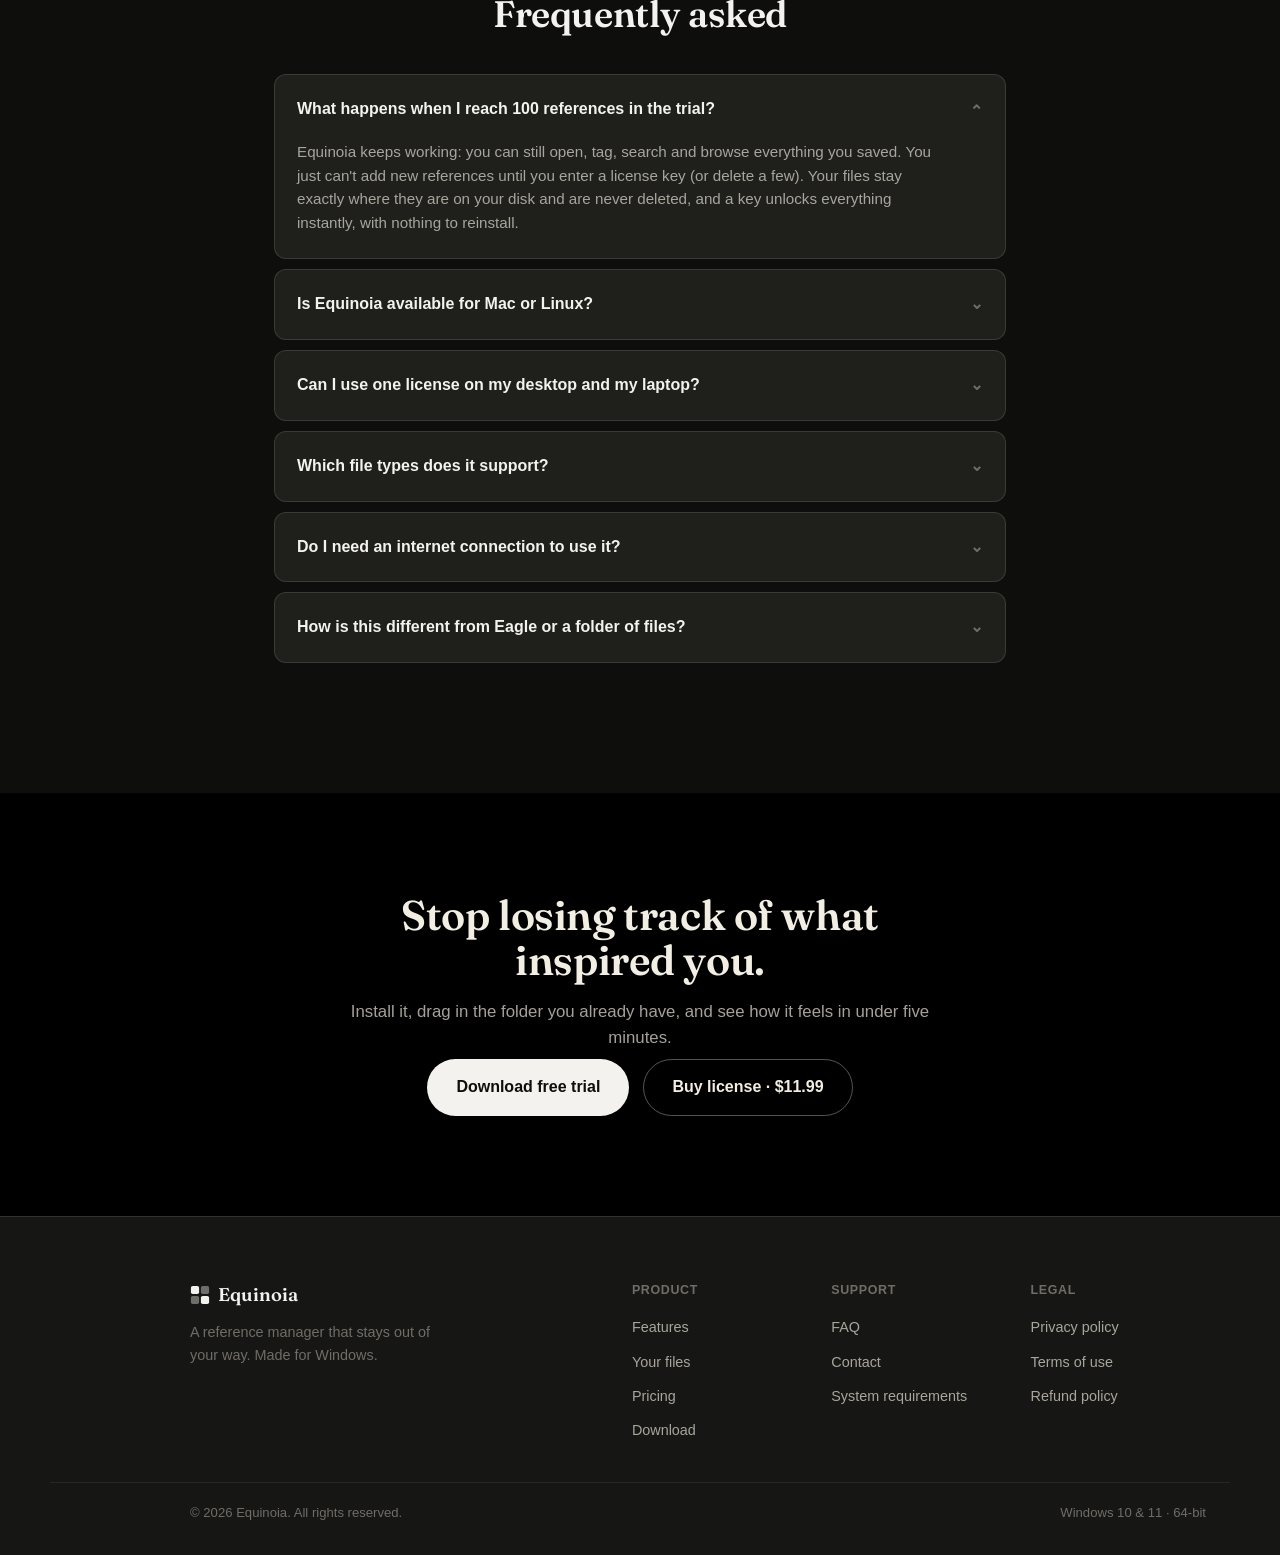
==== commit f9024a02: "fix(hero): give the app window mockup roomier spacing Larger sidebar item padding and section gaps, " ====
--- a/index.html
+++ b/index.html
@@ -139,6 +139,7 @@
               <div class="ref-col">
                 <figure class="ref"><div class="thumb th-site s-tall"><span class="badge">JPG</span><b></b><i></i><i class="short"></i><u></u><u></u><u></u></div><figcaption>Pin on Interfaces · Órbita</figcaption></figure>
                 <figure class="ref"><div class="thumb t-shot s-mid" style="--h:24;--h2:200;"><span class="badge">JPG</span></div><figcaption>Golden hour, Lisbon</figcaption></figure>
+                <figure class="ref"><div class="thumb th-video s-short" style="background:linear-gradient(160deg,#5b6b78,#1d2226);"><span class="badge">▶ MP4</span><span class="play"></span></div><figcaption>Camera move, reel 03</figcaption></figure>
               </div>
               <div class="ref-col">
                 <figure class="ref"><div class="thumb th-video s-mid"><span class="badge">▶ MP4</span><span class="play"></span></div><figcaption>Pin on DIGITAL</figcaption></figure>
@@ -153,6 +154,7 @@
               <div class="ref-col">
                 <figure class="ref"><div class="thumb t-type s-short"><span class="badge">PNG</span>Ag</div><figcaption>Fraunces specimen</figcaption></figure>
                 <figure class="ref"><div class="thumb th-site s-tall"><span class="badge">JPG</span><b></b><i></i><i class="short"></i><u></u><u></u><u></u></div><figcaption>Pin on 作品集排版</figcaption></figure>
+                <figure class="ref"><div class="thumb t-shot s-mid" style="--h:40;--h2:10;"><span class="badge">JPG</span></div><figcaption>Warm interior light</figcaption></figure>
               </div>
             </div>
           </div>
--- a/css/styles.css
+++ b/css/styles.css
@@ -384,7 +384,7 @@
 .hero-shot{
   position: relative;
   z-index: 1;
-  max-width: 1120px;
+  max-width: 1180px;
   margin: -110px auto 0;
 }
 
@@ -419,10 +419,10 @@
 
 .app-body{
   display: grid;
-  grid-template-columns: 200px 1fr 230px;
-  gap: 12px;
-  height: 520px;
-  padding: 26px 10px 10px;
+  grid-template-columns: 228px 1fr 240px;
+  gap: 16px;
+  height: 640px;
+  padding: 30px 14px 14px;
 }
 
 .app-panel{
@@ -433,14 +433,14 @@
 
 /* sidebar */
 .app-sidebar{
-  padding: 10px 8px;
+  padding: 14px 10px;
   overflow: hidden;
 }
 .sb-top{
   display: flex;
   justify-content: space-between;
   align-items: center;
-  padding: 2px 6px 10px;
+  padding: 2px 8px 16px;
   color: var(--ink-faint);
 }
 .sb-top-right{ font-size: 1rem; line-height: 1; }
@@ -448,18 +448,21 @@
   display: flex;
   align-items: center;
   gap: 8px;
-  padding: 4px 6px 10px;
+  padding: 4px 8px 16px;
   font-weight: 600;
+  font-size: 0.85rem;
   color: var(--ink);
 }
 .sb-heart{ color: #F0435A; }
 .sb-caret{ margin-left: auto; color: var(--ink-faint); }
-.sb-list{ display: flex; flex-direction: column; gap: 1px; }
+.sb-list{ display: flex; flex-direction: column; gap: 3px; }
 .sb-list li{
   display: flex;
   justify-content: space-between;
-  padding: 5px 8px;
-  border-radius: 6px;
+  align-items: center;
+  padding: 8px 10px;
+  border-radius: 8px;
+  font-size: 0.8rem;
 }
 .sb-list li.active{
   background: var(--accent);
@@ -469,7 +472,7 @@
 .sb-list .count{ color: var(--ink-faint); font-size: 0.7rem; }
 .sb-list li.active .count{ color: var(--bg); opacity: 0.6; }
 .sb-label{
-  margin: 14px 8px 4px;
+  margin: 22px 10px 8px;
   font-size: 0.7rem;
   color: var(--ink-faint);
 }
@@ -488,7 +491,7 @@
   justify-content: space-between;
   align-items: center;
   gap: 12px;
-  margin-bottom: 14px;
+  margin-bottom: 20px;
 }
 .main-title{
   margin: 0;
@@ -516,10 +519,10 @@
 .ref-grid{
   display: grid;
   grid-template-columns: repeat(4, 1fr);
-  gap: 12px;
+  gap: 16px;
   align-items: start;
 }
-.ref-col{ display: flex; flex-direction: column; gap: 12px; min-width: 0; }
+.ref-col{ display: flex; flex-direction: column; gap: 16px; min-width: 0; }
 .ref{ margin: 0; }
 .ref figcaption{
   margin-top: 6px;
@@ -536,9 +539,9 @@
   overflow: hidden;
   border: 1px solid var(--line-soft);
 }
-.s-short{ height: 92px; }
-.s-mid{ height: 124px; }
-.s-tall{ height: 176px; }
+.s-short{ height: 100px; }
+.s-mid{ height: 136px; }
+.s-tall{ height: 196px; }
 .ref.is-selected .thumb{ outline: 2px solid var(--accent); outline-offset: 2px; }
 
 .badge{
@@ -608,8 +611,8 @@
 }
 
 /* inspector */
-.app-inspector{ display: flex; flex-direction: column; gap: 8px; min-width: 0; }
-.insp-card{ padding: 12px; }
+.app-inspector{ display: flex; flex-direction: column; gap: 10px; min-width: 0; }
+.insp-card{ padding: 16px; }
 .insp-title{ margin: 0; font-weight: 700; color: var(--ink); font-size: 0.85rem; }
 .insp-sub{ margin: 0 0 12px; font-size: 0.68rem; color: var(--ink-faint); }
 .insp-label{
@@ -629,14 +632,14 @@
 .insp-legend li{ display: flex; align-items: center; gap: 5px; }
 .insp-legend i{ width: 6px; height: 6px; border-radius: 50%; background: var(--c); }
 .insp-legend b{ margin-left: auto; color: var(--ink); font-weight: 600; }
-.insp-stats{ display: grid; grid-template-columns: 1fr 1fr; gap: 8px; }
-.insp-stats .app-panel{ padding: 10px; }
+.insp-stats{ display: grid; grid-template-columns: 1fr 1fr; gap: 10px; }
+.insp-stats .app-panel{ padding: 12px; }
 .insp-num{ margin: 0; font-size: 0.95rem; font-weight: 700; color: var(--ink); }
 .insp-green{ color: #22C08A; }
 .insp-action{
   margin: 0;
-  padding: 8px 10px;
-  font-size: 0.72rem;
+  padding: 11px 12px;
+  font-size: 0.74rem;
   font-weight: 600;
   color: var(--ink);
   display: flex;
@@ -1187,7 +1190,7 @@
 }
 
 @media (max-width: 1060px){
-  .app-body{ grid-template-columns: 190px 1fr; }
+  .app-body{ grid-template-columns: 210px 1fr; }
   .app-inspector{ display: none; }
 }
 
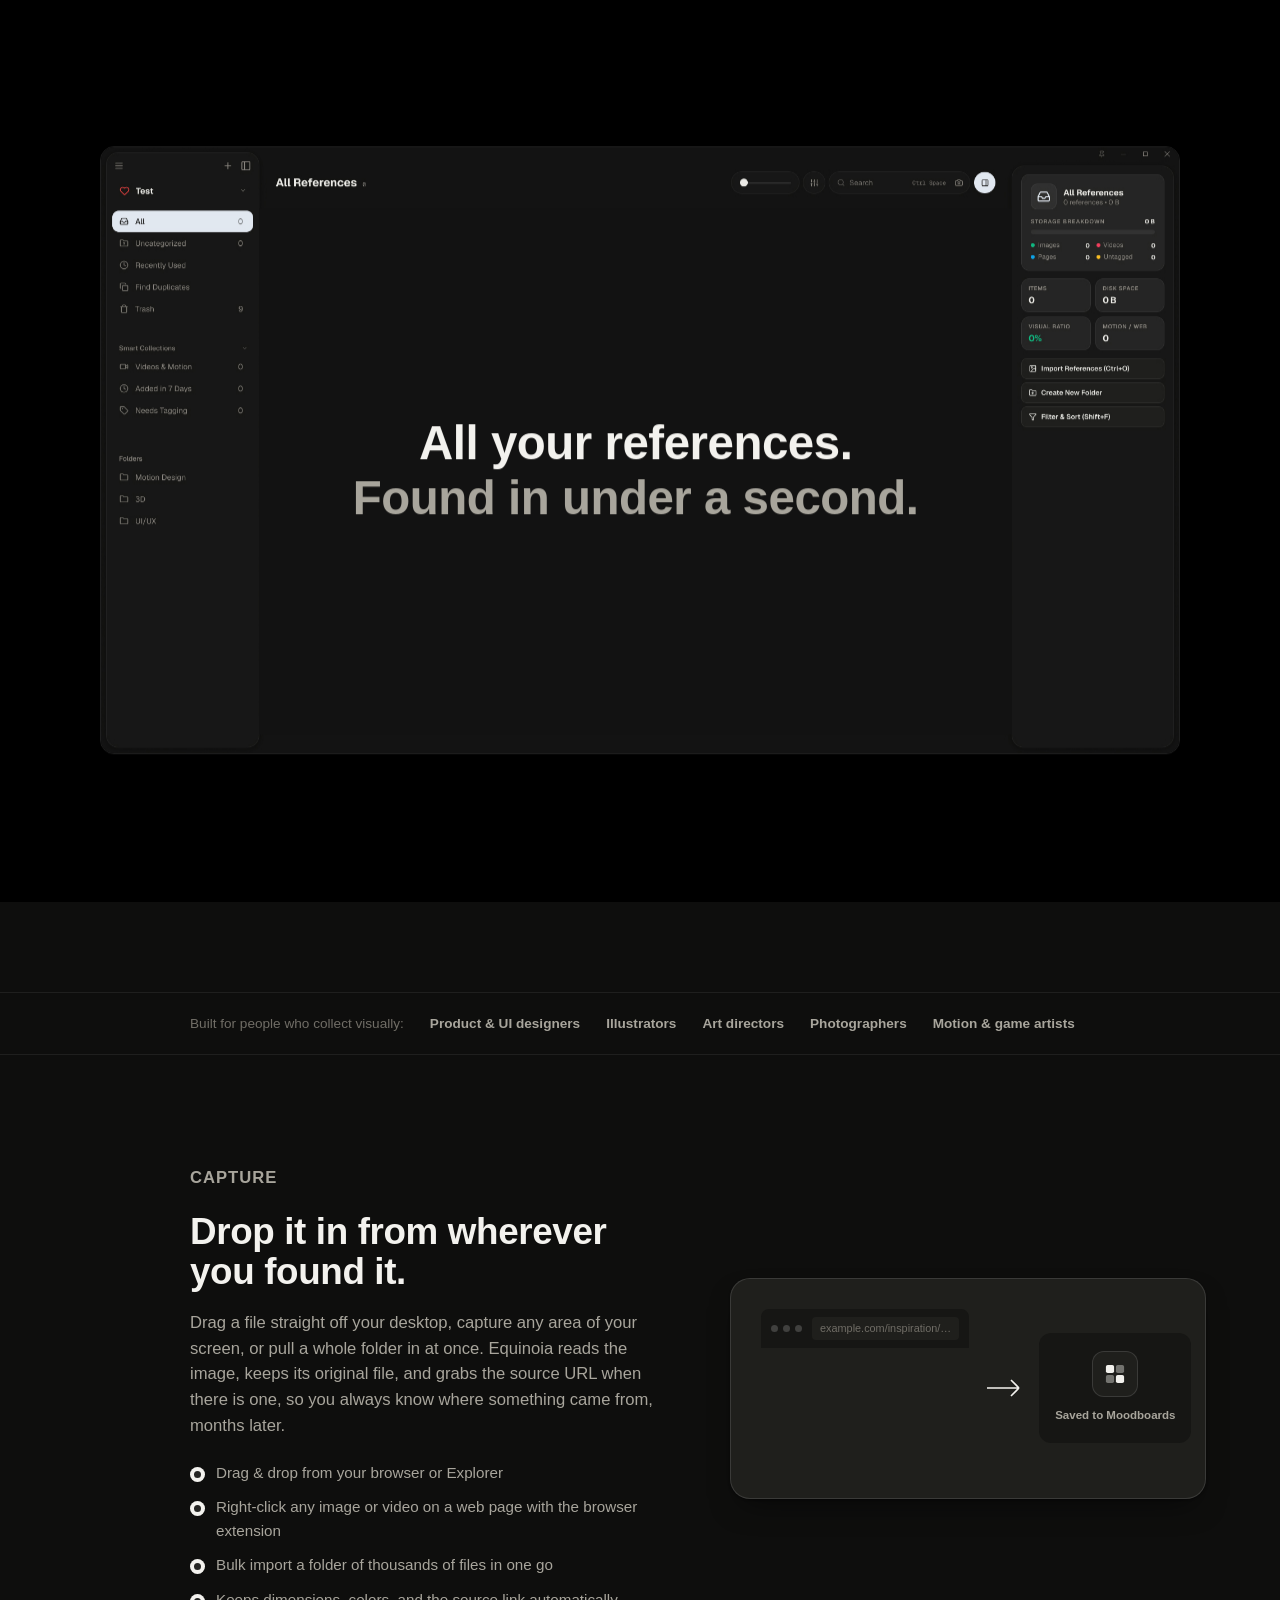
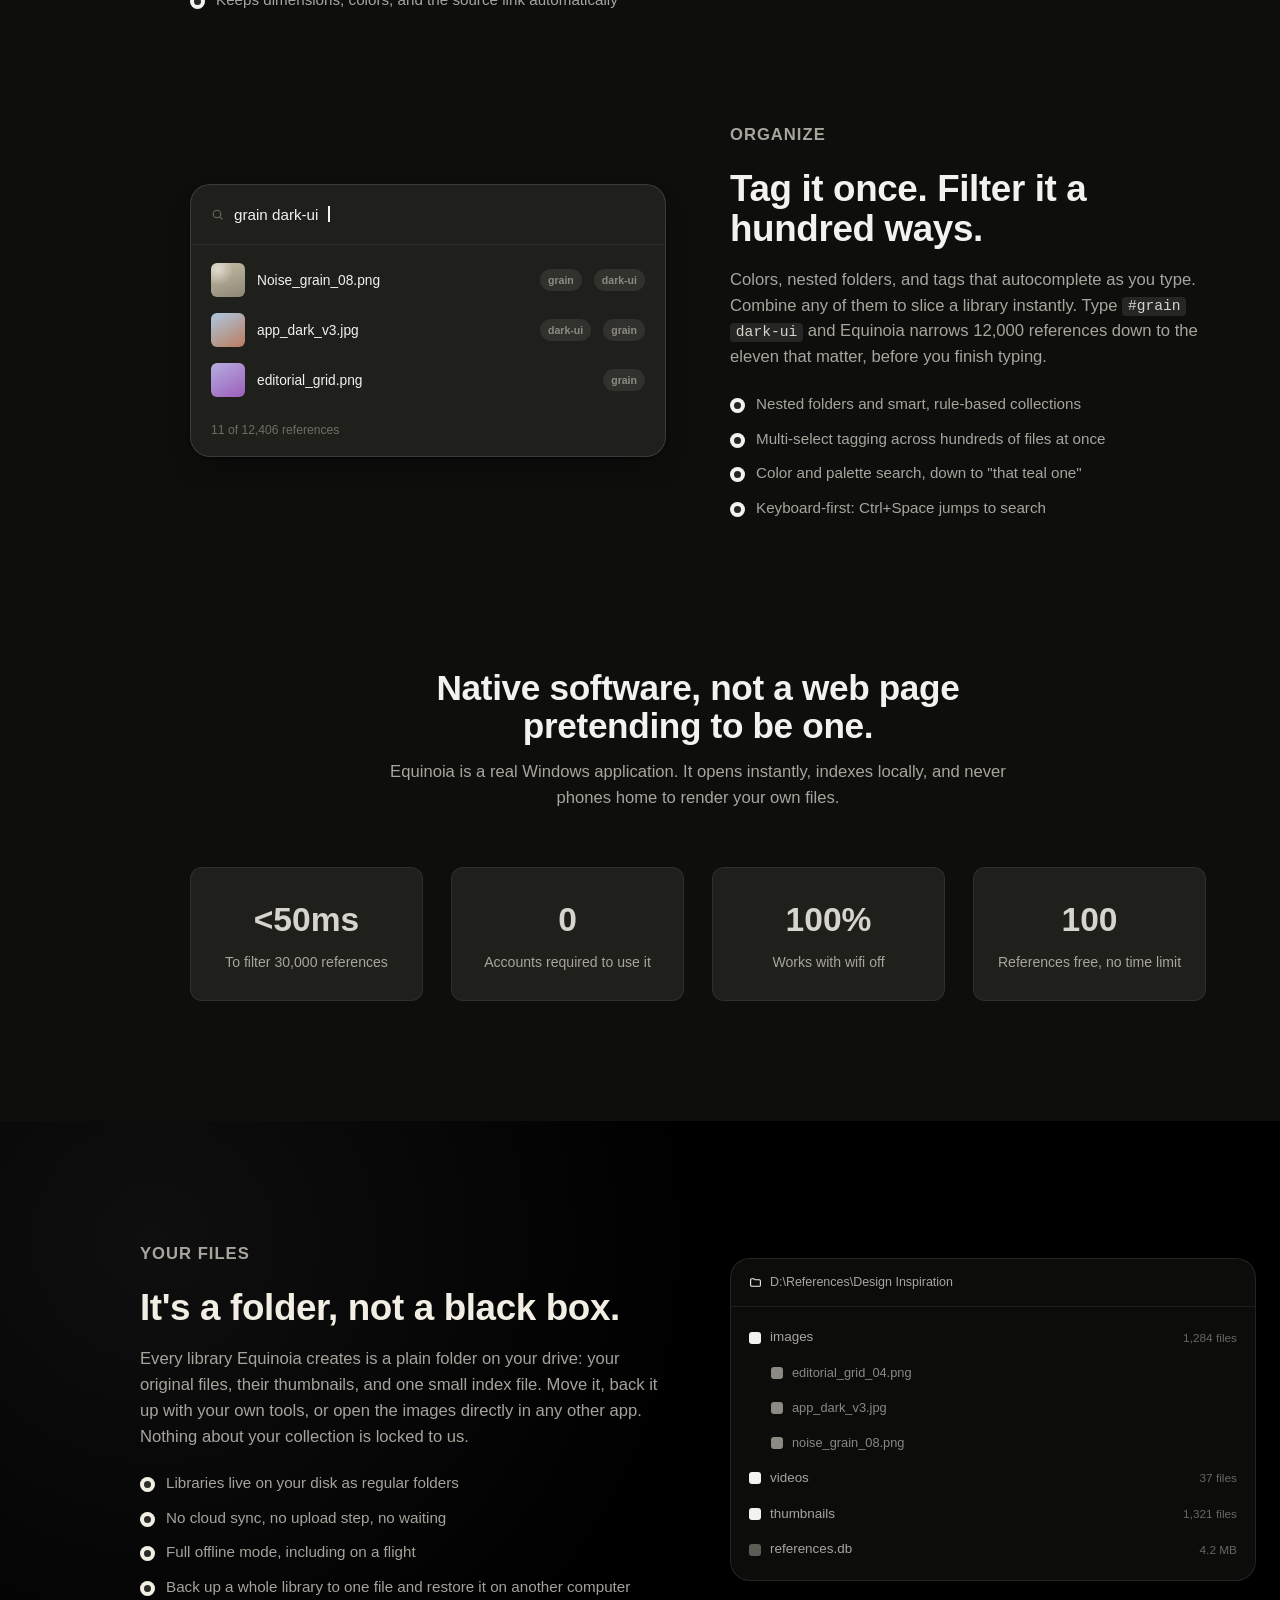
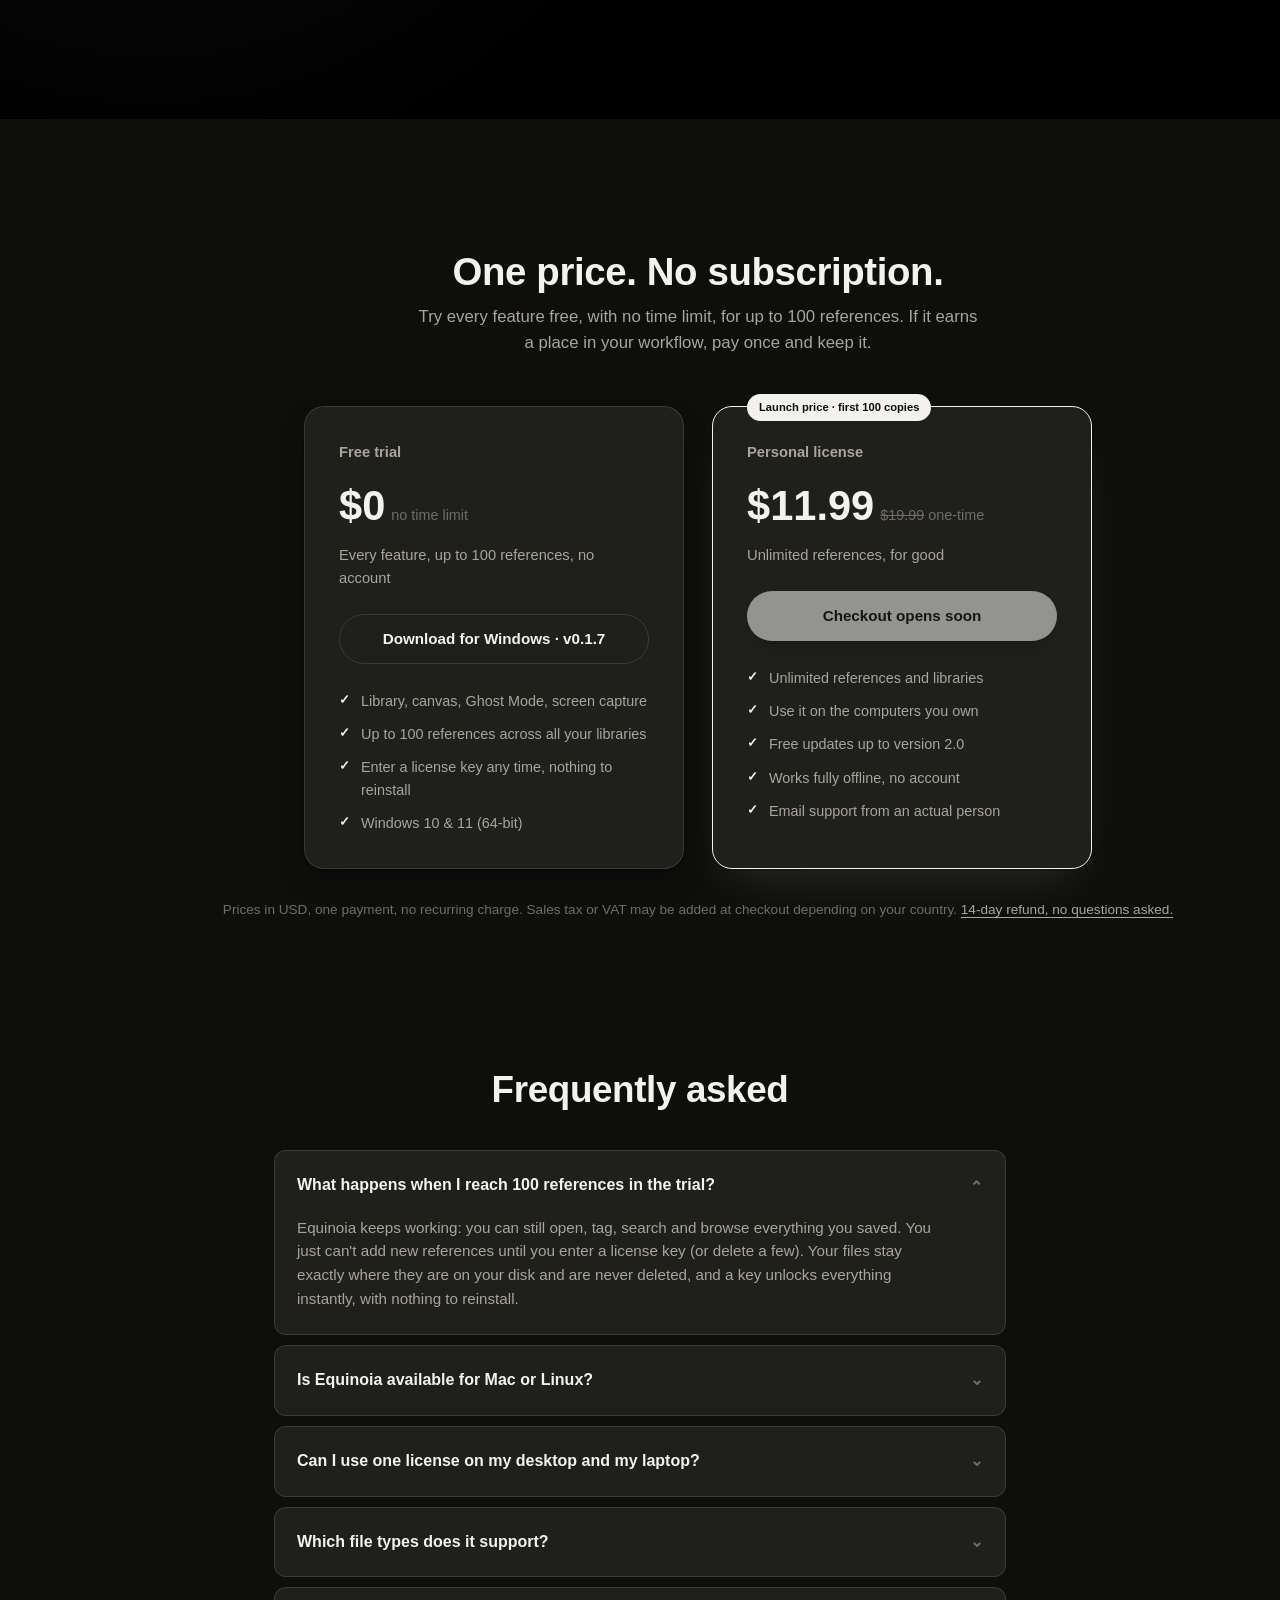
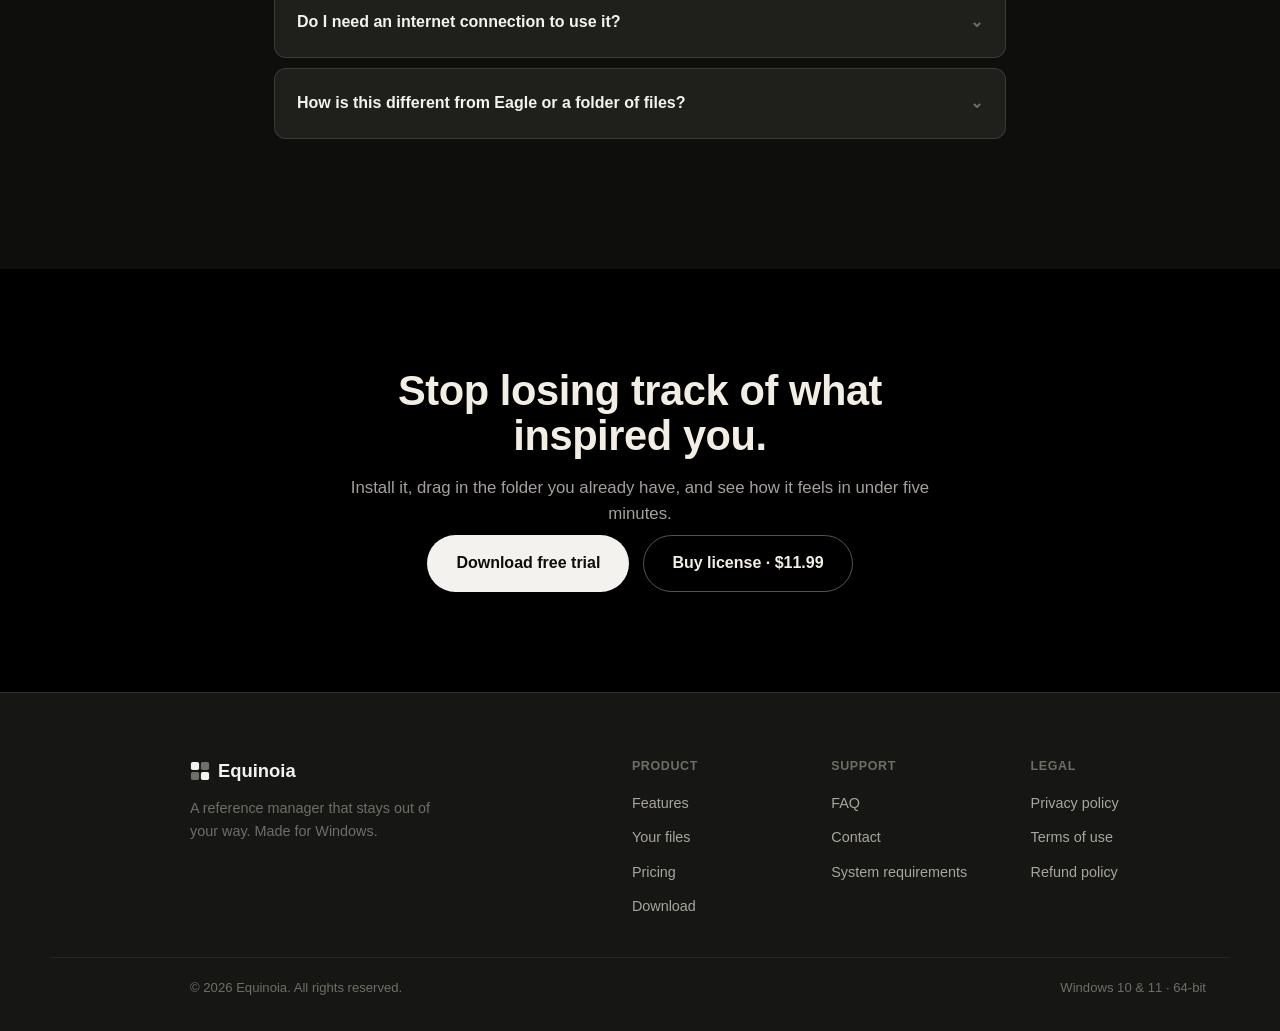
==== commit 08577dd3: "feat(intro): replace glitch intro with hands-touch animation revealing the app window" ====
--- a/index.html
+++ b/index.html
@@ -7,15 +7,12 @@
 <meta name="description" content="Equinoia is a fast, local-first reference manager for Windows. Drag in images and inspiration from anywhere, tag them, and find any one of them in under a second. Free trial with every feature for up to 100 references, then a one-time $19.99 license (launch price $11.99 for the first 100 copies).">
 
 <link rel="icon" href="assets/favicon.svg" type="image/svg+xml">
-<link rel="preconnect" href="https://fonts.googleapis.com">
-<link rel="preconnect" href="https://fonts.gstatic.com" crossorigin>
-<link href="https://fonts.googleapis.com/css2?family=Fraunces:opsz,wght@9..144,500;9..144,600&display=swap" rel="stylesheet">
 <link rel="stylesheet" href="css/styles.css">
 </head>
 <body>
 
 <script>
-  if (sessionStorage.getItem('eq-intro-seen')) {
+  if (sessionStorage.getItem('eq-intro-seen') || matchMedia('(prefers-reduced-motion: reduce)').matches) {
     document.documentElement.classList.add('no-intro');
   } else {
     sessionStorage.setItem('eq-intro-seen', '1');
@@ -23,7 +20,15 @@
 </script>
 
 <div id="intro" aria-hidden="true">
-  <canvas id="intro-canvas"></canvas>
+  <div class="intro-stage">
+    <div class="intro-hand intro-hand-left"></div>
+    <div class="intro-hand intro-hand-right"></div>
+    <div class="intro-impact"></div>
+  </div>
+  <div class="intro-app">
+    <img src="assets/intro-app.jpg" alt="" loading="lazy" width="1920" height="1080">
+    <p class="intro-app-phrase">All your references.<br><span>Found in under a second.</span></p>
+  </div>
 </div>
 
 <a class="skip-link" href="#main">Skip to content</a>
@@ -75,116 +80,10 @@
 
   <!-- HERO -->
   <section class="hero" id="hero">
-    <div class="hero-stage">
-      <canvas id="hero-sphere" class="hero-sphere" aria-hidden="true"></canvas>
-      <div class="hero-content reveal">
-        <p class="hero-tag"><span class="tag-dot" aria-hidden="true"></span>For Windows 10 &amp; 11 · No account needed</p>
-        <h1>All your references.<br>Found in under a second.</h1>
-        <p class="hero-sub">Drag in images and screenshots from anywhere, tag them as you go, and pull up any one of them before you finish typing.</p>
-        <div class="hero-actions">
-          <a href="#download" class="btn btn-primary btn-lg">Download free trial</a>
-          <a href="#pricing" class="btn btn-outline-light btn-lg">Buy license · $11.99</a>
-        </div>
-      </div>
-    </div>
-
-    <div class="hero-shot reveal">
-      <div class="app-window" aria-hidden="true">
-        <div class="win-controls">
-          <span class="wc">–</span>
-          <span class="wc">▢</span>
-          <span class="wc wc-close">×</span>
-        </div>
-        <div class="app-body">
-          <aside class="app-sidebar app-panel">
-            <div class="sb-top">
-              <svg width="14" height="14" viewBox="0 0 24 24" fill="none" stroke="currentColor" stroke-width="2"><line x1="4" y1="7" x2="20" y2="7"/><line x1="4" y1="12" x2="20" y2="12"/><line x1="4" y1="17" x2="20" y2="17"/></svg>
-              <span class="sb-top-right">+</span>
-            </div>
-            <div class="sb-library"><span class="sb-heart">♥</span> Design Inspiration <span class="sb-caret">⌄</span></div>
-            <ul class="sb-list">
-              <li class="active">All <span class="count">1,284</span></li>
-              <li>Uncategorized <span class="count">12</span></li>
-              <li>Recently Used</li>
-              <li>Find Duplicates</li>
-              <li>Trash <span class="count">9</span></li>
-            </ul>
-            <p class="sb-label">Smart Collections</p>
-            <ul class="sb-list">
-              <li>Videos &amp; Motion <span class="count">37</span></li>
-              <li>Added in 7 Days <span class="count">64</span></li>
-              <li>Needs Tagging <span class="count">18</span></li>
-            </ul>
-            <p class="sb-label">Folders</p>
-            <ul class="sb-list">
-              <li>UI/UX <span class="count">412</span></li>
-              <li>Motion Design <span class="count">96</span></li>
-              <li>3D <span class="count">143</span></li>
-            </ul>
-          </aside>
-
-          <div class="app-main">
-            <div class="main-toolbar">
-              <p class="main-title">All References <span>1,284</span></p>
-              <div class="main-tools">
-                <span class="tool-slider"><i></i></span>
-                <span class="tool-search">
-                  <svg width="12" height="12" viewBox="0 0 24 24" fill="none" stroke="currentColor" stroke-width="2"><circle cx="11" cy="11" r="7"/><line x1="21" y1="21" x2="16.6" y2="16.6"/></svg>
-                  Search <kbd>Ctrl Space</kbd>
-                </span>
-                <span class="tool-btn"></span>
-              </div>
-            </div>
-            <div class="ref-grid">
-              <div class="ref-col">
-                <figure class="ref"><div class="thumb th-site s-tall"><span class="badge">JPG</span><b></b><i></i><i class="short"></i><u></u><u></u><u></u></div><figcaption>Pin on Interfaces · Órbita</figcaption></figure>
-                <figure class="ref"><div class="thumb t-shot s-mid" style="--h:24;--h2:200;"><span class="badge">JPG</span></div><figcaption>Golden hour, Lisbon</figcaption></figure>
-                <figure class="ref"><div class="thumb th-video s-short" style="background:linear-gradient(160deg,#5b6b78,#1d2226);"><span class="badge">▶ MP4</span><span class="play"></span></div><figcaption>Camera move, reel 03</figcaption></figure>
-              </div>
-              <div class="ref-col">
-                <figure class="ref"><div class="thumb th-video s-mid"><span class="badge">▶ MP4</span><span class="play"></span></div><figcaption>Pin on DIGITAL</figcaption></figure>
-                <figure class="ref is-selected"><div class="thumb t-palette s-short"><span class="badge">PNG</span><i style="--c:#C1521A"></i><i style="--c:#33534B"></i><i style="--c:#E4C9A8"></i><i style="--c:#1B1A17"></i><i style="--c:#8C7A5B"></i></div><figcaption>Rust &amp; moss palette</figcaption></figure>
-                <figure class="ref"><div class="thumb t-shot s-mid" style="--h:250;--h2:330;"><span class="badge">WEBP</span></div><figcaption>Soft gradient study</figcaption></figure>
-              </div>
-              <div class="ref-col">
-                <figure class="ref"><div class="thumb th-site th-pricing s-short"><span class="badge">JPG</span><b></b><u></u><u></u><u></u></div><figcaption>Expense Summary</figcaption></figure>
-                <figure class="ref"><div class="thumb t-texture s-mid"><span class="badge">PNG</span></div><figcaption>Noise_grain_08</figcaption></figure>
-                <figure class="ref"><div class="thumb t-shot s-short" style="--h:180;--h2:260;"><span class="badge">JPG</span></div><figcaption>Glass UI, blue</figcaption></figure>
-              </div>
-              <div class="ref-col">
-                <figure class="ref"><div class="thumb t-type s-short"><span class="badge">PNG</span>Ag</div><figcaption>Fraunces specimen</figcaption></figure>
-                <figure class="ref"><div class="thumb th-site s-tall"><span class="badge">JPG</span><b></b><i></i><i class="short"></i><u></u><u></u><u></u></div><figcaption>Pin on 作品集排版</figcaption></figure>
-                <figure class="ref"><div class="thumb t-shot s-mid" style="--h:40;--h2:10;"><span class="badge">JPG</span></div><figcaption>Warm interior light</figcaption></figure>
-              </div>
-            </div>
-          </div>
-
-          <aside class="app-inspector">
-            <div class="app-panel insp-card">
-              <p class="insp-title">All References</p>
-              <p class="insp-sub">1,284 references · 2.1 GB</p>
-              <p class="insp-label">Storage breakdown <span>2.1 GB</span></p>
-              <div class="insp-bar"><i style="--w:62%;--c:#22C08A"></i><i style="--w:30%;--c:#F0435A"></i><i style="--w:8%;--c:#3B9CF0"></i></div>
-              <ul class="insp-legend">
-                <li><i style="--c:#22C08A"></i>Images <b>1,198</b></li>
-                <li><i style="--c:#F0435A"></i>Videos <b>37</b></li>
-                <li><i style="--c:#3B9CF0"></i>Pages <b>49</b></li>
-                <li><i style="--c:#F2C230"></i>Untagged <b>18</b></li>
-              </ul>
-            </div>
-            <div class="insp-stats">
-              <div class="app-panel"><p class="insp-label">Items</p><p class="insp-num">1,284</p></div>
-              <div class="app-panel"><p class="insp-label">Disk space</p><p class="insp-num">2.1 GB</p></div>
-              <div class="app-panel"><p class="insp-label">Visual ratio</p><p class="insp-num insp-green">93%</p></div>
-              <div class="app-panel"><p class="insp-label">Motion / web</p><p class="insp-num">86</p></div>
-            </div>
-            <p class="insp-action app-panel">Import References <span>Ctrl+O</span></p>
-            <p class="insp-action app-panel">Create New Folder</p>
-            <p class="insp-action app-panel">Filter &amp; Sort <span>Shift+F</span></p>
-          </aside>
-        </div>
-      </div>
-      <p class="app-window-caption">Every tile is a real file in a plain folder on your disk, not locked inside a database only Equinoia can read.</p>
+    <canvas id="hero-sphere" class="hero-sphere" aria-hidden="true"></canvas>
+    <div class="hero-content reveal">
+      <h1>Next level creativity comes true.</h1>
+      <p class="hero-sub">Drag in images and screenshots from anywhere, tag them as you go, and find any one in under a second.</p>
     </div>
   </section>
 
--- a/css/styles.css
+++ b/css/styles.css
@@ -30,7 +30,7 @@
   --shadow-card: 0 1px 2px rgba(0,0,0,0.4), 0 14px 30px -12px rgba(0,0,0,0.55);
   --shadow-window: 0 30px 80px -20px rgba(0,0,0,0.7), 0 6px 18px -6px rgba(0,0,0,0.5);
 
-  --font-display: "Fraunces", "Iowan Old Style", Georgia, serif;
+  --font-display: -apple-system, BlinkMacSystemFont, "SF Pro Display", "SF Pro Text", "Segoe UI", Roboto, sans-serif;
   --font-body: -apple-system, BlinkMacSystemFont, "SF Pro Text", "Segoe UI", Roboto, sans-serif;
 
   --container: 1180px;
@@ -89,26 +89,140 @@
 }
 
 /* ============================================================
-   Intro decode
-   ============================================================ */
-
+   Intro: hands touch, app window bursts out
+   ============================================================ */
+
+/* Strip y 780–1180 of the 1179×1848 hands photo, split at x 612 into two halves */
 #intro{
   position: fixed;
   inset: 0;
   z-index: 2000;
+  overflow: hidden;
   background: var(--dark-bg);
-  transition: opacity 0.35s ease;
+  transition: opacity 0.5s ease;
 }
 #intro.intro-done{ opacity: 0; pointer-events: none; }
 html.no-intro #intro{ display: none; }
 
-#intro-canvas{
+.intro-stage{
   position: absolute;
-  inset: 0;
-  display: block;
-  width: 100%;
+  left: 50%;
+  top: 50%;
+  width: max(min(118vw, 1400px), 560px);
+  aspect-ratio: 1179 / 400;
+  transform: translate(-50%, -50%);
+  animation: intro-shake 0.32s 2.6s linear both;
+}
+
+.intro-hand{
+  position: absolute;
+  top: 0;
   height: 100%;
-}
+  background: url("../assets/intro-hands.png") no-repeat;
+  mix-blend-mode: lighten;             /* photo is on black; don't let one hand's black cover the other */
+  opacity: 0;
+}
+.intro-hand-left{
+  left: 0;
+  width: 51.91%;                       /* 612 / 1179 */
+  background-size: 192.65% auto;       /* 1179 / 612 */
+  background-position: 0 53.87%;       /* 780 / (1848 - 400) */
+  -webkit-mask-image: linear-gradient(90deg, transparent, #000 32%);
+          mask-image: linear-gradient(90deg, transparent, #000 32%);
+  animation:
+    intro-hand-in 0.9s ease-out both,
+    intro-left 2s 0.6s cubic-bezier(0.55,0,0.25,1) both,
+    intro-hand-out 0.6s 2.7s ease-in forwards;
+}
+.intro-hand-right{
+  right: 0;
+  width: 48.09%;                       /* 567 / 1179 */
+  background-size: 207.94% auto;       /* 1179 / 567 */
+  background-position: 100% 53.87%;
+  -webkit-mask-image: linear-gradient(270deg, transparent, #000 32%);
+          mask-image: linear-gradient(270deg, transparent, #000 32%);
+  animation:
+    intro-hand-in 0.9s ease-out both,
+    intro-right 2s 0.6s cubic-bezier(0.55,0,0.25,1) both,
+    intro-hand-out 0.6s 2.7s ease-in forwards;
+}
+
+/* fingertip meeting point inside the stage */
+.intro-impact{
+  position: absolute;
+  left: 51.3%;
+  top: 51%;
+  width: 14%;
+  aspect-ratio: 1;
+  border-radius: 50%;
+  translate: -50% -50%;
+  background: radial-gradient(circle, rgba(243,242,238,0.9) 0%, rgba(243,242,238,0.25) 30%, transparent 62%);
+  box-shadow: 0 0 0 2px rgba(243,242,238,0.5);
+  opacity: 0;
+  animation: intro-impact 0.8s 2.6s cubic-bezier(0.16,1,0.3,1) forwards;
+}
+
+.intro-app{
+  position: absolute;
+  left: 50%;
+  top: 50%;
+  width: min(92vw, 1080px, 150vh);
+  aspect-ratio: 16 / 9;
+  container-type: inline-size;
+  border-radius: 14px;
+  border: 1px solid var(--line);
+  overflow: hidden;
+  box-shadow: var(--shadow-window);
+  transform: translate(-50%, -50%) scale(0.03);
+  opacity: 0;
+  animation: intro-app-in 0.85s 2.72s cubic-bezier(0.16,1.25,0.3,1) both;
+}
+.intro-app img{ width: 100%; height: 100%; }
+
+/* covers the mockup's empty-state block with the phrase */
+.intro-app-phrase{
+  position: absolute;
+  left: 14.7%;                         /* Main column: x 282–1622 of 1920 */
+  width: 69.8%;
+  top: 10%;
+  bottom: 3%;
+  display: flex;
+  flex-direction: column;
+  align-items: center;
+  justify-content: center;
+  margin: 0;
+  background: #121212;
+  font-family: var(--font-display);
+  font-size: 4.4cqw;
+  font-weight: 600;
+  line-height: 1.15;
+  letter-spacing: -0.01em;
+  text-align: center;
+  color: var(--ink);
+  opacity: 0;
+  animation: intro-fade 0.6s 3.35s ease-out both;
+}
+.intro-app-phrase span{ color: var(--ink-soft); }
+
+@keyframes intro-hand-in{ from{ opacity: 0; filter: blur(6px); } to{ opacity: 1; filter: blur(0); } }
+@keyframes intro-hand-out{ from{ opacity: 1; filter: blur(0); } to{ opacity: 0; filter: blur(8px); } }
+@keyframes intro-left{ from{ transform: translateX(-34%); } to{ transform: translate(9.5%, -2.2%); } }
+@keyframes intro-right{ from{ transform: translateX(36%); } to{ transform: translate(-11.1%, 2.3%); } }
+@keyframes intro-impact{
+  0%  { opacity: 1; transform: scale(0.1); }
+  100%{ opacity: 0; transform: scale(5); }
+}
+@keyframes intro-shake{
+  0%,100%{ translate: 0 0; }
+  25%{ translate: -4px 2px; }
+  50%{ translate: 3px -2px; }
+  75%{ translate: -2px 1px; }
+}
+@keyframes intro-app-in{
+  from{ opacity: 0; transform: translate(-50%, -50%) scale(0.03); }
+  to  { opacity: 1; transform: translate(-50%, -50%) scale(1); }
+}
+@keyframes intro-fade{ from{ opacity: 0; } to{ opacity: 1; } }
 
 .skip-link{
   position:absolute; left:-999px; top:0;
@@ -297,18 +411,13 @@
 
 .hero{
   position: relative;
+  min-height: 92vh;
+  display: flex;
+  align-items: center;
+  justify-content: center;
   overflow: hidden;
   background: var(--dark-bg);
-  padding: 0 24px 40px;
-}
-
-.hero-stage{
-  position: relative;
-  min-height: min(80vh, 800px);
-  display: flex;
-  align-items: center;
-  justify-content: center;
-  padding: 72px 0 130px;
+  padding: 100px 24px;
 }
 
 .hero-sphere{
@@ -322,49 +431,23 @@
 .hero-content{
   position: relative;
   z-index: 1;
-  max-width: 900px;
+  max-width: 640px;
   text-align: center;
   display: flex;
   flex-direction: column;
   align-items: center;
 }
 
-.hero-tag{
-  display: inline-flex;
-  align-items: center;
-  gap: 9px;
-  margin: 0 0 26px;
-  padding: 7px 14px;
-  border: 1px solid var(--line);
-  border-radius: 999px;
-  background: rgba(14,14,13,0.7);
-  backdrop-filter: blur(6px);
-  font-size: 0.8rem;
-  font-weight: 600;
-  letter-spacing: 0.02em;
-  color: var(--ink-soft);
-}
-.tag-dot{
-  width: 6px;
-  height: 6px;
-  border-radius: 50%;
-  background: var(--accent);
-  box-shadow: 0 0 0 4px var(--accent-soft);
-}
-
 .hero h1{
-  font-size: clamp(2.4rem, 5.6vw, 4.2rem);
-  line-height: 1.04;
+  font-size: clamp(2.1rem, 5vw, 3.4rem);
   color: var(--cream);
-  letter-spacing: -0.015em;
+  letter-spacing: -0.02em;
   margin-bottom: 22px;
-  text-shadow: 0 2px 30px rgba(0,0,0,0.85);
 }
 
 .hero .hero-sub{
-  max-width: 540px;
+  max-width: 460px;
   margin-bottom: 34px;
-  text-shadow: 0 1px 16px rgba(0,0,0,0.9);
 }
 
 .hero-sub{
@@ -377,282 +460,6 @@
   gap: 14px;
   justify-content: center;
   flex-wrap: wrap;
-}
-
-/* app window mockup, modeled on the real Equinoia UI: sidebar, reference grid, inspector */
-
-.hero-shot{
-  position: relative;
-  z-index: 1;
-  max-width: 1180px;
-  margin: -110px auto 0;
-}
-
-.app-window{
-  position: relative;
-  border-radius: 14px;
-  overflow: hidden;
-  background: #111110;
-  border: 1px solid var(--line);
-  box-shadow: var(--shadow-window), 0 0 0 8px rgba(243,242,238,0.03);
-  text-align: left;
-  font-size: 0.78rem;
-  color: var(--ink-soft);
-}
-
-.win-controls{
-  position: absolute;
-  top: 2px;
-  right: 4px;
-  display: flex;
-}
-.wc{
-  width: 34px;
-  height: 22px;
-  display: flex;
-  align-items: center;
-  justify-content: center;
-  font-size: 0.7rem;
-  color: var(--ink-faint);
-}
-.wc-close{ font-size: 0.82rem; }
-
-.app-body{
-  display: grid;
-  grid-template-columns: 228px 1fr 240px;
-  gap: 16px;
-  height: 640px;
-  padding: 30px 14px 14px;
-}
-
-.app-panel{
-  background: #171716;
-  border: 1px solid var(--line-soft);
-  border-radius: 10px;
-}
-
-/* sidebar */
-.app-sidebar{
-  padding: 14px 10px;
-  overflow: hidden;
-}
-.sb-top{
-  display: flex;
-  justify-content: space-between;
-  align-items: center;
-  padding: 2px 8px 16px;
-  color: var(--ink-faint);
-}
-.sb-top-right{ font-size: 1rem; line-height: 1; }
-.sb-library{
-  display: flex;
-  align-items: center;
-  gap: 8px;
-  padding: 4px 8px 16px;
-  font-weight: 600;
-  font-size: 0.85rem;
-  color: var(--ink);
-}
-.sb-heart{ color: #F0435A; }
-.sb-caret{ margin-left: auto; color: var(--ink-faint); }
-.sb-list{ display: flex; flex-direction: column; gap: 3px; }
-.sb-list li{
-  display: flex;
-  justify-content: space-between;
-  align-items: center;
-  padding: 8px 10px;
-  border-radius: 8px;
-  font-size: 0.8rem;
-}
-.sb-list li.active{
-  background: var(--accent);
-  color: var(--bg);
-  font-weight: 600;
-}
-.sb-list .count{ color: var(--ink-faint); font-size: 0.7rem; }
-.sb-list li.active .count{ color: var(--bg); opacity: 0.6; }
-.sb-label{
-  margin: 22px 10px 8px;
-  font-size: 0.7rem;
-  color: var(--ink-faint);
-}
-
-/* main grid */
-.app-main{
-  min-width: 0;
-  overflow: hidden;
-  padding: 2px 4px 0;
-  /* the grid runs off the bottom edge like a scrolled library */
-  -webkit-mask-image: linear-gradient(to bottom, #000 80%, transparent);
-          mask-image: linear-gradient(to bottom, #000 80%, transparent);
-}
-.main-toolbar{
-  display: flex;
-  justify-content: space-between;
-  align-items: center;
-  gap: 12px;
-  margin-bottom: 20px;
-}
-.main-title{
-  margin: 0;
-  font-size: 1.1rem;
-  font-weight: 700;
-  color: var(--ink);
-  letter-spacing: -0.01em;
-  white-space: nowrap;
-}
-.main-title span{ font-size: 0.7rem; font-weight: 400; color: var(--ink-faint); }
-.main-tools{ display: flex; align-items: center; gap: 6px; }
-.tool-slider, .tool-search, .tool-btn{
-  height: 26px;
-  border: 1px solid var(--line-soft);
-  border-radius: 999px;
-  display: flex;
-  align-items: center;
-}
-.tool-slider{ width: 70px; padding: 0 8px; }
-.tool-slider i{ width: 9px; height: 9px; border-radius: 50%; background: var(--ink); box-shadow: 30px 0 0 -4px var(--line); }
-.tool-search{ gap: 6px; padding: 0 10px; color: var(--ink-faint); font-size: 0.72rem; }
-.tool-search kbd{ font-family: ui-monospace, "SF Mono", Consolas, monospace; font-size: 0.62rem; margin-left: 14px; }
-.tool-btn{ width: 26px; background: var(--accent); border-color: var(--accent); }
-
-.ref-grid{
-  display: grid;
-  grid-template-columns: repeat(4, 1fr);
-  gap: 16px;
-  align-items: start;
-}
-.ref-col{ display: flex; flex-direction: column; gap: 16px; min-width: 0; }
-.ref{ margin: 0; }
-.ref figcaption{
-  margin-top: 6px;
-  font-size: 0.72rem;
-  font-weight: 600;
-  color: var(--ink);
-  white-space: nowrap;
-  overflow: hidden;
-  text-overflow: ellipsis;
-}
-.thumb{
-  position: relative;
-  border-radius: 8px;
-  overflow: hidden;
-  border: 1px solid var(--line-soft);
-}
-.s-short{ height: 100px; }
-.s-mid{ height: 136px; }
-.s-tall{ height: 196px; }
-.ref.is-selected .thumb{ outline: 2px solid var(--accent); outline-offset: 2px; }
-
-.badge{
-  position: absolute;
-  top: 6px;
-  right: 6px;
-  z-index: 1;
-  padding: 2px 6px;
-  border-radius: 4px;
-  background: rgba(0,0,0,0.6);
-  color: #fff;
-  font-size: 0.56rem;
-  font-weight: 700;
-  letter-spacing: 0.04em;
-}
-
-/* fake dark web-page screenshots, like most real saved references */
-.th-site{
-  background: radial-gradient(ellipse at 50% -10%, #3a3a37, #0b0b0a 60%);
-  padding: 22px 12px 10px;
-  display: flex;
-  flex-direction: column;
-  align-items: center;
-  gap: 6px;
-}
-.th-site b{ width: 64%; height: 9px; border-radius: 3px; background: rgba(255,255,255,0.75); }
-.th-site i{ width: 46%; height: 4px; border-radius: 2px; background: rgba(255,255,255,0.22); }
-.th-site i.short{ width: 30%; }
-.th-site u{ width: 100%; height: 22px; border-radius: 4px; background: rgba(255,255,255,0.06); border: 1px solid rgba(255,255,255,0.06); }
-.th-site u:first-of-type{ margin-top: 6px; }
-.th-pricing{ padding-top: 16px; }
-.th-pricing u{ height: 14px; }
-
-.th-video{
-  background:
-    radial-gradient(circle at 30% 30%, rgba(255,255,255,0.35), transparent 45%),
-    linear-gradient(160deg, #8d8d88, #2a2a28);
-}
-.play{
-  position: absolute;
-  top: 50%; left: 50%;
-  width: 30px; height: 30px;
-  margin: -15px 0 0 -15px;
-  border-radius: 50%;
-  background: rgba(0,0,0,0.65);
-}
-.play::after{
-  content: "";
-  position: absolute;
-  left: 12px; top: 9px;
-  border-left: 9px solid #fff;
-  border-top: 6px solid transparent;
-  border-bottom: 6px solid transparent;
-}
-
-.t-palette{ display: flex; align-items: stretch; }
-.t-palette i{ flex: 1; background: var(--c); }
-.t-type{
-  background: var(--accent);
-  color: var(--bg);
-  display: flex;
-  align-items: center;
-  justify-content: center;
-  font-family: var(--font-display);
-  font-size: 2.2rem;
-  font-weight: 500;
-}
-
-/* inspector */
-.app-inspector{ display: flex; flex-direction: column; gap: 10px; min-width: 0; }
-.insp-card{ padding: 16px; }
-.insp-title{ margin: 0; font-weight: 700; color: var(--ink); font-size: 0.85rem; }
-.insp-sub{ margin: 0 0 12px; font-size: 0.68rem; color: var(--ink-faint); }
-.insp-label{
-  margin: 0 0 6px;
-  display: flex;
-  justify-content: space-between;
-  font-size: 0.6rem;
-  font-weight: 700;
-  letter-spacing: 0.06em;
-  text-transform: uppercase;
-  color: var(--ink-faint);
-}
-.insp-label span{ color: var(--ink); }
-.insp-bar{ display: flex; gap: 2px; height: 5px; margin-bottom: 10px; }
-.insp-bar i{ width: var(--w); background: var(--c); border-radius: 3px; }
-.insp-legend{ display: grid; grid-template-columns: 1fr 1fr; gap: 4px 12px; font-size: 0.66rem; }
-.insp-legend li{ display: flex; align-items: center; gap: 5px; }
-.insp-legend i{ width: 6px; height: 6px; border-radius: 50%; background: var(--c); }
-.insp-legend b{ margin-left: auto; color: var(--ink); font-weight: 600; }
-.insp-stats{ display: grid; grid-template-columns: 1fr 1fr; gap: 10px; }
-.insp-stats .app-panel{ padding: 12px; }
-.insp-num{ margin: 0; font-size: 0.95rem; font-weight: 700; color: var(--ink); }
-.insp-green{ color: #22C08A; }
-.insp-action{
-  margin: 0;
-  padding: 11px 12px;
-  font-size: 0.74rem;
-  font-weight: 600;
-  color: var(--ink);
-  display: flex;
-  justify-content: space-between;
-}
-.insp-action span{ color: var(--ink-faint); font-weight: 400; }
-
-.app-window-caption{
-  text-align: center;
-  font-size: 0.85rem;
-  color: var(--ink-faint);
-  margin: 18px auto 0;
-  max-width: 460px;
 }
 
 /* small color swatches reused inside feature-row visuals (palette search mock) */
@@ -1186,25 +993,13 @@
   .footer-bottom{
     padding-left: 140px;
   }
-  .hero{ padding-inline: 120px; }
-}
-
-@media (max-width: 1060px){
-  .app-body{ grid-template-columns: 210px 1fr; }
-  .app-inspector{ display: none; }
 }
 
 @media (max-width: 760px){
   .nav-actions{ display: none; }
   .nav-toggle{ display: flex; }
   .mobile-menu.open{ display: flex; }
-  .hero-stage{ min-height: auto; padding: 64px 0 120px; }
-  .hero-shot{ margin-top: -80px; }
-  .app-body{ grid-template-columns: 1fr; height: 400px; }
-  .app-sidebar{ display: none; }
-  .ref-grid{ grid-template-columns: repeat(3, 1fr); }
-  .ref-col:nth-child(4){ display: none; }
-  .tool-slider, .tool-search kbd{ display: none; }
+  .hero{ padding: 48px 24px; min-height: 84vh; }
   .import-card{ flex-direction: column; }
   .pricing-grid{ grid-template-columns: 1fr; }
   .footer-cols{ grid-template-columns: 1fr 1fr; }
@@ -1213,8 +1008,6 @@
 
 @media (max-width: 520px){
   .stats-grid{ grid-template-columns: 1fr 1fr; }
-  .ref-grid{ grid-template-columns: repeat(2, 1fr); }
-  .ref-col:nth-child(3){ display: none; }
   .hero-actions{ flex-direction: column; align-items: stretch; }
   .hero-actions .btn{ width: 100%; }
 }
